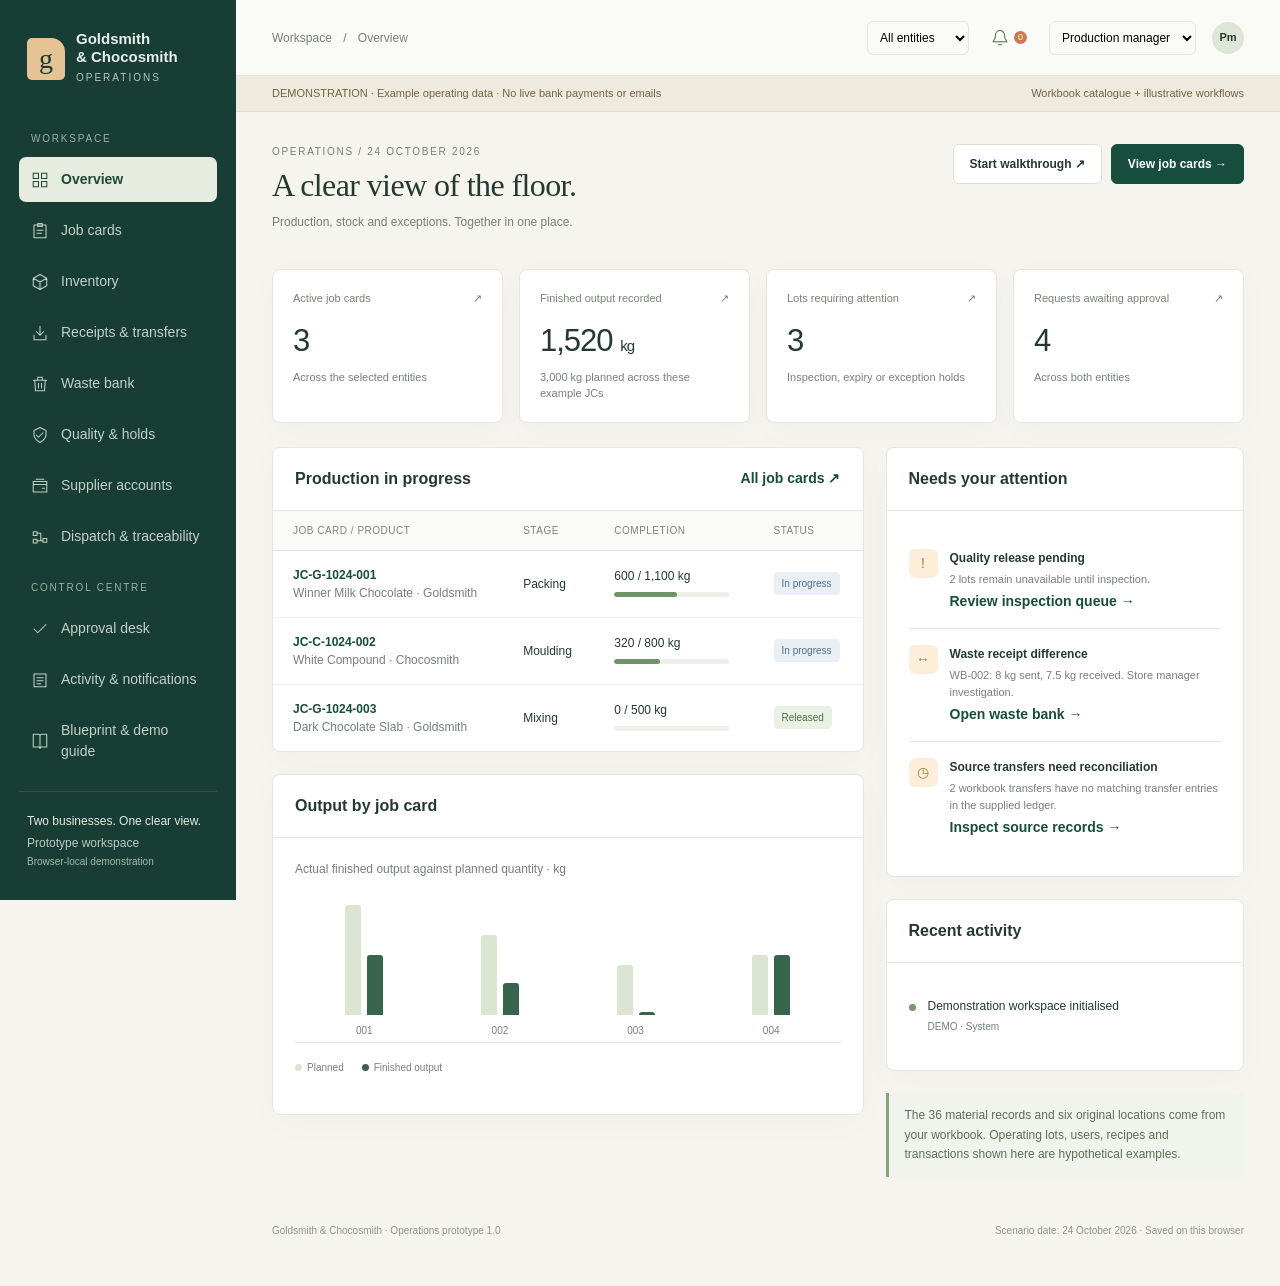
==== Goldsmith_Chocosmith_Prototype.html @ d1af9f98 "Publish Goldsmith and Chocosmith operations prototype Add interactive demonstration, source-derived " ====
<!doctype html>
<html lang="en"><head><meta charset="utf-8"><meta name="viewport" content="width=device-width,initial-scale=1"><meta name="theme-color" content="#163d35"><title>Goldsmith & Chocosmith | Operations</title><style>:root{--bg:#f5f4ef;--paper:#fff;--ink:#253931;--muted:#768078;--line:#e4e7df;--green:#174d3d;--mint:#e7efe6;--amber:#ab6a18;--orange:#db7a42;--red:#ad4943;--shadow:0 8px 35px #20382c06}*{box-sizing:border-box}body{margin:0;background:var(--bg);font:14px/1.5 'Segoe UI',Arial,sans-serif;color:var(--ink)}button,input,select,textarea{font:inherit}button,a,input,select{outline-offset:4px}button{cursor:pointer}a{color:var(--green)}.shell{display:grid;grid-template-columns:236px 1fr;min-height:100vh}.sidebar{background:#173d34;color:#e9efe8;padding:30px 19px;position:fixed;inset:0 auto 0 0;width:236px;display:flex;flex-direction:column;z-index:20}.brand{display:flex;gap:11px;align-items:center;padding:0 8px 26px}.brandmark{background:#e6c394;color:#173d34;width:38px;height:42px;display:grid;place-items:center;font-family:Georgia,serif;font-size:28px;border-radius:5px 14px 5px 5px}.brand strong{font-size:15px;line-height:1.2;display:block}.brand small{font-size:10px;letter-spacing:2px;color:#b9c8b8}.nav-label{font-size:10px;letter-spacing:1.8px;color:#9db1a2;padding:18px 12px 8px}.nav{background:none;color:#c3d1c6;border:0;width:100%;display:flex;gap:12px;text-align:left;align-items:center;padding:12px;border-radius:7px;margin:3px 0}.nav svg{width:18px;height:18px;flex:none}.nav:hover{background:#244b40;color:white}.nav.active{background:#e6ede0;color:#1d4939;font-weight:600}.sidebar-foot{margin-top:auto;border-top:1px solid #ffffff1c;padding:20px 8px 0;color:#bdccbd;font-size:12px}.sidebar-foot b{display:block;color:#e3ecdf;font-weight:500;margin-bottom:4px}.main{grid-column:2;min-width:0}.topbar{height:76px;display:flex;align-items:center;justify-content:space-between;padding:0 36px;border-bottom:1px solid var(--line);background:#fafaf7;gap:15px}.crumb{color:var(--muted);font-size:12px}.top-tools{display:flex;align-items:center;gap:16px}.top-tools select{max-width:250px;background:transparent;border:1px solid var(--line);padding:8px;border-radius:6px;font-size:12px}.avatar{height:32px;width:32px;border-radius:50%;background:#dee6d8;display:grid;place-items:center;font-size:11px;font-weight:700}.notice{padding:9px 36px;background:#eeeadd;color:#736445;font-size:11px;border-bottom:1px solid #e4decf;display:flex;justify-content:space-between;gap:12px}.notice a{color:inherit}.content{padding:32px 36px 48px;max-width:1660px;margin:auto}.eyebrow{text-transform:uppercase;letter-spacing:1.7px;font-size:10px;color:var(--muted);margin-bottom:7px}.page-head{display:flex;justify-content:space-between;align-items:flex-start;gap:20px;margin-bottom:26px}h1{font:normal 32px/1.2 Georgia,'Times New Roman',serif;margin:0 0 9px;letter-spacing:-.6px}h2{font-size:16px;font-weight:600;margin:0}h3{font-size:14px;margin:0 0 12px}p{margin:0 0 12px}.subtle{color:var(--muted);font-size:12px}.actions{display:flex;gap:9px;flex-wrap:wrap}.btn{background:var(--green);border:1px solid var(--green);color:white;border-radius:6px;padding:10px 16px;font-size:12px;font-weight:600;display:inline-flex;gap:7px;align-items:center;text-decoration:none;justify-content:center}.btn:hover{filter:brightness(1.12)}.btn.secondary{background:white;color:var(--ink);border-color:#dbe0d6}.btn.danger{background:#a64f45;border-color:#a64f45}.btn.small{padding:6px 10px;font-size:11px}.btn:disabled{opacity:.38;cursor:not-allowed}.kpis{display:grid;grid-template-columns:repeat(4,1fr);gap:16px;margin-bottom:24px}.kpi{background:white;border:1px solid var(--line);border-radius:8px;padding:20px;box-shadow:var(--shadow)}.kpi-label{font-size:11px;color:#778375;display:flex;justify-content:space-between}.kpi-value{font-size:31px;letter-spacing:-1px;margin:12px 0 4px;font-weight:500}.kpi-note{font-size:11px;color:var(--muted)}.kpi-note.positive{color:#4d7753}.card{background:white;border:1px solid var(--line);border-radius:8px;margin-bottom:22px;box-shadow:var(--shadow);overflow:hidden}.card-head{padding:19px 22px;display:flex;justify-content:space-between;align-items:center;border-bottom:1px solid var(--line);gap:14px}.card-body{padding:22px}.grid-two{display:grid;grid-template-columns:1.65fr 1fr;gap:22px}.grid-equal{display:grid;grid-template-columns:1fr 1fr;gap:22px}.pill{padding:4px 8px;border-radius:4px;font-size:10px;white-space:nowrap;display:inline-block;background:#eff1ec;color:#6b756a}.pill.green{background:#e8f1e4;color:#477143}.pill.amber{background:#fcf1dc;color:#9b6e25}.pill.red{background:#fae9e4;color:#a35345}.pill.blue{background:#e9eff5;color:#4f6f8c}.pill.source{font-size:9px;background:#f4f2e9;color:#948459}.table-wrap{overflow:auto}table{width:100%;border-collapse:collapse;white-space:normal}th{text-align:left;background:#fafbf8;color:#7c8579;font-size:10px;font-weight:500;text-transform:uppercase;letter-spacing:.5px;padding:12px 20px;border-bottom:1px solid var(--line);white-space:nowrap}td{padding:15px 20px;border-bottom:1px solid #eef0ea;font-size:12px;vertical-align:middle}tbody tr:last-child td{border:0}tbody tr:hover{background:#fbfcf8}.number{text-align:right;font-variant-numeric:tabular-nums}.code{font-family:Consolas,monospace;font-size:11px;color:#6b7969}.link{border:0;background:none;color:var(--green);font-weight:600;padding:0;text-align:left;text-decoration:none}.link:hover{text-decoration:underline}.progress{height:5px;background:#edf0e9;border-radius:5px;overflow:hidden;margin:7px 0 3px;width:115px}.progress i{display:block;height:100%;background:#6e9365;border-radius:5px}.progress.orange i{background:#d59a68}.chart{height:165px;display:flex;align-items:flex-end;gap:13px;padding:14px 8px 27px;border-bottom:1px solid var(--line)}.bar-group{flex:1;display:flex;justify-content:center;gap:6px;height:100%;align-items:flex-end;position:relative}.bar{width:16px;background:#37644b;border-radius:3px 3px 0 0}.bar.pale{background:#dce5d4}.bar-group span{position:absolute;bottom:-23px;font-size:10px;color:var(--muted)}.legend{display:flex;gap:18px;font-size:10px;color:var(--muted);margin:17px 0}.dot{height:7px;width:7px;display:inline-block;border-radius:50%;margin-right:5px;background:#37644b}.dot.pale{background:#dce5d4}.alert-row{padding:16px 0;border-bottom:1px solid var(--line);display:flex;gap:12px}.alert-row:last-child{border:0}.alert-icon{width:29px;height:29px;display:grid;place-items:center;flex:none;border-radius:6px;background:#fbefdc;color:#aa793b}.alert-title{font-size:12px;font-weight:600}.alert-desc{font-size:11px;color:var(--muted);margin:4px 0}.tabs{display:flex;gap:20px;margin:0 0 22px;border-bottom:1px solid var(--line);overflow:auto}.tab{border:0;background:none;padding:10px 0;color:var(--muted);font-size:12px;white-space:nowrap}.tab.active{color:var(--green);border-bottom:2px solid var(--green);font-weight:600}.filters{display:flex;align-items:center;justify-content:space-between;gap:12px;margin-bottom:18px}.search{width:300px;max-width:100%;padding:10px 13px;border:1px solid #dce1d6;background:white;border-radius:6px;font-size:12px}.filters select{padding:9px;border:1px solid var(--line);border-radius:6px;background:white}.mini-stat{display:flex;gap:40px;flex-wrap:wrap;padding:20px 22px;background:#fcfcf9;border-bottom:1px solid var(--line)}.mini-stat small{display:block;font-size:10px;color:var(--muted);margin-bottom:4px}.mini-stat b{font-size:18px;font-weight:500}.stage{display:flex;gap:14px;padding:16px 0;border-bottom:1px solid var(--line);align-items:center}.stage:last-child{border:0}.stage-num{width:30px;height:30px;background:#eef2e8;border:1px solid #dce5d4;border-radius:50%;display:grid;place-items:center;flex:none;font-size:11px}.stage-main{flex:1}.stage-main b{font-size:12px}.activity{padding:12px 0;display:flex;gap:12px;border-bottom:1px solid #eff1ea}.activity:last-child{border:0}.activity-dot{height:7px;width:7px;border-radius:50%;background:#77996c;margin-top:7px;flex:none}.activity p{font-size:12px;margin:0}.activity small{font-size:10px;color:var(--muted)}.empty{padding:35px;text-align:center;color:var(--muted);font-size:12px}.info{background:#f1f4ed;border-left:3px solid #8aa079;padding:13px 16px;font-size:12px;line-height:1.6;margin:16px 0;color:#5d6e56}.warning{background:#fcf3e6;border-color:#cda268;color:#89703f}.detail-title{display:flex;gap:10px;align-items:center;flex-wrap:wrap}.back{margin-bottom:17px;display:inline-block}.metric-grid{display:grid;grid-template-columns:repeat(3,1fr);gap:18px}.metric-grid>div{border:1px solid var(--line);border-radius:6px;padding:15px}.metric-grid small{display:block;color:var(--muted);font-size:11px}.metric-grid b{font-size:21px;font-weight:500;display:block;margin-top:5px}.flow{display:flex;gap:10px;align-items:stretch;flex-wrap:wrap;margin:20px 0}.flow-node{flex:1;min-width:150px;padding:17px;border:1px solid var(--line);border-radius:7px}.flow-node b{display:block;font-size:12px}.flow-node small{font-size:11px;color:var(--muted)}.flow-arrow{align-self:center;color:#9aab91}.modal-overlay{position:fixed;inset:0;background:#18332670;z-index:50;display:grid;place-items:center;padding:20px;backdrop-filter:blur(3px)}.modal{background:#fff;border-radius:10px;width:590px;max-width:100%;max-height:90vh;overflow:auto;box-shadow:0 25px 100px #142b3550}.modal header{padding:23px 25px;border-bottom:1px solid var(--line);display:flex;justify-content:space-between;align-items:center}.modal header button{border:0;background:none;font-size:22px;color:var(--muted)}.modal form{padding:24px}.field{margin-bottom:16px}.field label{display:block;font-size:11px;color:#687864;margin-bottom:6px;font-weight:600}.field input,.field select,.field textarea{width:100%;padding:10px 12px;border:1px solid #d8dfd1;border-radius:5px;background:#fff;color:var(--ink)}.field textarea{min-height:75px;resize:vertical}.field-row{display:grid;grid-template-columns:1fr 1fr;gap:16px}.modal footer{display:flex;justify-content:flex-end;gap:10px;margin-top:20px}.error{font-size:12px;color:var(--red);margin:12px 0}#toast{position:fixed;bottom:25px;right:25px;background:#173d34;color:white;padding:13px 20px;border-radius:7px;z-index:100;box-shadow:0 5px 25px #173d3433;max-width:440px;display:none;font-size:12px}.blueprint p,.blueprint li{font-size:13px;line-height:1.8}.blueprint h3{margin-top:22px}.inline-note{font-size:10px;color:var(--muted)}.menu-toggle{display:none;border:0;background:none;color:var(--green);font-size:20px}.mobile-backdrop{display:none}.notification{border-left:3px solid #839f72;padding-left:16px}.count-input{width:100px;padding:7px;border:1px solid var(--line);border-radius:4px}.toolbar-icon{border:0;background:none;color:#56674f;position:relative;display:flex;align-items:center;gap:5px}.toolbar-icon svg{width:18px;height:18px}.count{font-size:9px;background:#cc7950;color:white;border-radius:8px;padding:0 4px}.footer-note{font-size:10px;color:#8e9588;margin-top:30px;display:flex;justify-content:space-between;gap:15px}.badge-row{display:flex;gap:8px;align-items:center;flex-wrap:wrap}input:focus,select:focus,textarea:focus{border-color:#74946b;outline:2px solid #dfe9d8}.mono{font-family:Consolas,monospace}.no-print{}@media(min-width:1600px){.content{padding-top:42px}.grid-two{grid-template-columns:1.8fr 1fr}}@media(max-width:1150px){.sidebar{width:205px;padding:25px 12px}.shell{grid-template-columns:205px 1fr}.content{padding:26px 23px}.topbar{padding:0 23px}.notice{padding:9px 23px}.kpis{gap:10px}.kpi{padding:16px}.grid-two{grid-template-columns:1fr}.grid-equal{grid-template-columns:1fr}.top-tools{gap:8px}.top-tools select{max-width:175px}}@media(max-width:760px){.shell{display:block}.sidebar{transform:translateX(-100%);transition:.2s;width:236px}.sidebar.open{transform:translateX(0)}.main{width:100%}.menu-toggle{display:block}.topbar{height:auto;min-height:70px;padding:12px 16px;flex-wrap:wrap}.crumb{display:none}.notice{padding:8px 16px}.notice span:last-child{display:none}.top-tools{flex:1;justify-content:flex-end}.top-tools select{max-width:170px}.top-tools .avatar{display:none}.content{padding:23px 16px}.kpis{grid-template-columns:1fr 1fr}.kpi-value{font-size:26px}.page-head{flex-wrap:wrap}h1{font-size:28px}.grid-two,.grid-equal{grid-template-columns:1fr}.filters{flex-wrap:wrap}.metric-grid{grid-template-columns:1fr 1fr}td,th{padding:12px}.mobile-backdrop.show{display:block;position:fixed;inset:0;background:#0005;z-index:19}.top-tools .branch{display:none}.footer-note{flex-direction:column}.field-row{grid-template-columns:1fr}.mini-stat{gap:20px}.flow-arrow{display:none}}@media print{.sidebar,.topbar,.notice,.actions,.no-print{display:none!important}.shell{display:block}.content{padding:0}.card{break-inside:avoid}.main{grid-column:auto}body{background:white}}
</style></head><body><div id="app"></div><div id="modal-root"></div><div id="toast" role="status" aria-live="polite"></div><script>const ROLES=['Production operator','Production manager','Stores operator','Store manager','Quality','Accounts operator','Accounts manager','Director'];
const LIMIT=5000000;
const round=n=>Math.round(n*1000)/1000;
function seed(source){return {version:1,role:'Production manager',branch:'All entities',jobs:[
{id:'JC-G-1024-001',product:'Winner Milk Chocolate',item:'FG-WM-01',entity:'Goldsmith',planned:1100,output:600,unit:'kg',stage:'Packing',status:'In progress',due:'2026-10-24',recipe:'RCP-WM-01 · v1.0',issued:1140,consumed:1100,returned:20,waste:15,loss:5,closed:false,entries:[{id:'OUT-001',qty:600,lot:'G-WM-2410-A',stage:'Finished',time:'24 Oct · 10:30',by:'Production operator'}]},
{id:'JC-C-1024-002',product:'White Compound',item:'FG-WC-03',entity:'Chocosmith',planned:800,output:320,unit:'kg',stage:'Moulding',status:'In progress',due:'2026-10-25',recipe:'RCP-WC-02 · v1.0',issued:820,consumed:800,returned:10,waste:8,loss:2,closed:false,entries:[{id:'OUT-002',qty:320,lot:'C-WC-2410-A',stage:'Finished',time:'24 Oct · 09:15',by:'Production operator'}]},
{id:'JC-G-1024-003',product:'Dark Chocolate Slab',item:'FG-DC-02',entity:'Goldsmith',planned:500,output:0,unit:'kg',stage:'Mixing',status:'Released',due:'2026-10-26',recipe:'RCP-DC-03 · v1.0',issued:510,consumed:0,returned:0,waste:0,loss:0,closed:false,entries:[]},
{id:'JC-C-1023-004',product:'White Compound',item:'FG-WC-03',entity:'Chocosmith',planned:600,output:600,unit:'kg',stage:'Complete',status:'Closed',due:'2026-10-23',recipe:'RCP-WC-02 · v1.0',issued:615,consumed:600,returned:5,waste:8,loss:2,closed:true,entries:[{id:'OUT-000',qty:600,lot:'C-WC-2310-A',stage:'Finished',time:'23 Oct · 16:20',by:'Production operator'}]}
],lots:[
{id:'G-WM-2410-A',item:'FG-WM-01',name:'Winner Milk Chocolate',qty:600,unit:'kg',entity:'Goldsmith',location:'G-DFG',job:'JC-G-1024-001',expiry:'2027-04-24',hold:true,quality:'Awaiting inspection',recall:false,inputs:['SUG-2410-A','ALF-2410-A','ZAM-2410-A'],stage:'Finished'},
{id:'C-WC-2410-A',item:'FG-WC-03',name:'White Compound',qty:320,unit:'kg',entity:'Chocosmith',location:'C-DFG',job:'JC-C-1024-002',expiry:'2027-04-24',hold:true,quality:'Awaiting inspection',recall:false,inputs:['SUG-2410-B','FAT-2410-B'],stage:'Finished'},
{id:'C-WC-2310-A',item:'FG-WC-03',name:'White Compound',qty:400,unit:'kg',entity:'Chocosmith',location:'C-DFG',job:'JC-C-1023-004',expiry:'2027-04-23',hold:false,quality:'Released',recall:false,inputs:['SUG-2310-B'],stage:'Finished'},
{id:'G-DC-2210-A',item:'FG-DC-02',name:'Dark Chocolate Slab',qty:260,unit:'kg',entity:'Goldsmith',location:'G-DFG',job:'JC-G-1022-006',expiry:'2026-11-08',hold:false,quality:'Released',recall:false,inputs:['ZAM-2210-A'],stage:'Finished'},
{id:'SUG-2410-A',item:'RM-SUG-01',name:'Sugar M-30',qty:1655.64,unit:'kg',entity:'Goldsmith',location:'G-DRM',job:'',expiry:'2027-10-20',hold:false,quality:'Released',recall:false,inputs:[],stage:'Raw material'},
{id:'ALF-2410-A',item:'RM-ALF-03',name:'Choco Champ Alfa',qty:158.28,unit:'kg',entity:'Goldsmith',location:'G-DRM',job:'',expiry:'2027-03-01',hold:false,quality:'Released',recall:false,inputs:[],stage:'Raw material'},
{id:'ZAM-2410-A',item:'RM-ZAM-06',name:'Zama Alkalized Cocoa 450',qty:98,unit:'kg',entity:'Goldsmith',location:'G-DRM',job:'',expiry:'2026-10-31',hold:false,quality:'Released',recall:false,inputs:[],stage:'Raw material'},
{id:'SMP-2409-A',item:'RM-SMP-08',name:'Skimmed Milk Powder',qty:50,unit:'kg',entity:'Goldsmith',location:'G-DRM',job:'',expiry:'2026-10-20',hold:true,quality:'Expired',recall:false,inputs:[],stage:'Raw material'}
],requests:[{id:'EXTRA-001',type:'Extra material',job:'JC-G-1024-003',item:'RM-SUG-01',qty:5,issued:0,amount:210,reason:'Mixing loss replacement; retain original plan',by:'Production operator',status:'Pending',approver:'Production manager'},
{id:'ADJ-001',type:'Stock adjustment',job:'',item:'RM-ZAM-06',qty:2,amount:620,reason:'Independent recount: 98 kg recorded, 96 kg confirmed. Demonstration only.',by:'Accounts operator',status:'Pending',approver:'Store manager',lot:'ZAM-2410-A'}],
waste:[{id:'WB-001',job:'JC-G-1024-001',material:'Chocolate process residue',declared:15,received:15,remaining:15,unit:'kg',state:'Held for assessment',reason:'Line clean-down',route:'Unassigned',by:'Production operator',receiver:'Stores operator'},
{id:'WB-002',job:'JC-C-1024-002',material:'White compound offcuts',declared:8,received:7.5,remaining:7.5,unit:'kg',state:'Receipt discrepancy',reason:'Mould trimming',route:'Unassigned',by:'Production operator',receiver:'Stores operator'}],
payments:[{id:'PAY-001',supplier:'Meridian Ingredients · example',invoice:'DEMO-INV-101',amount:80000,invoiceTotal:100000,advance:20000,by:'Accounts operator',status:'Pending approval',bank:'Verified beneficiary · ••4821',bankRef:'',evidence:'',approvedBy:'',entity:'Goldsmith'},
{id:'PAY-002',supplier:'Western Packaging · example',invoice:'DEMO-INV-102',amount:5200000,invoiceTotal:5200000,advance:0,by:'Accounts operator',status:'Pending approval',bank:'Verified beneficiary · ••7194',bankRef:'',evidence:'',approvedBy:'',entity:'Chocosmith'}],
receipts:[{id:'GRN-001',supplier:'Meridian Ingredients · example',po:'PO-DEMO-041',material:'Sugar M-30',ordered:500,received:510,excess:10,status:'Excess held',entity:'Goldsmith'}],
dispatches:[{id:'DSP-001',customer:'BakeMasters · demonstration',batch:'G-DC-2210-A',qty:40,date:'23 Oct 2026',incident:'',returned:0,owner:'Sales team'}],
counts:[],notifications:[],audit:[{id:'EVT-000',time:'24 Oct 2026, 08:00',role:'System',action:'Demonstration workspace initialised',ref:'DEMO',detail:'36 source material records; all operating lots and scenarios are hypothetical.'}],sourceSummary:{materials:source.Material_Master.length,locations:source.Location_Master.length,transactions:source.Transaction_Ledger.length,transfers:source.Internal_Transfers.length},seq:100};}
const ensure=(test,msg)=>{if(!test)throw new Error(msg)};
const role=(s,roles)=>ensure(roles.includes(s.role),'Switch to '+roles.join(' or ')+' to perform this action.');
const num=v=>{const n=Number(v);ensure(Number.isFinite(n)&&n>0,'Enter a quantity or amount greater than zero.');return n};
function log(s,action,ref,detail){s.seq++;s.audit.unshift({id:'EVT-'+s.seq,time:new Date().toLocaleString('en-IN'),role:s.role,action,ref,detail});}
function notify(s,title,to,ref){s.notifications.unshift({id:'N-'+s.seq,title,to,ref,time:new Date().toLocaleString('en-IN'),read:false,channels:'In-system + email simulated'});}
function transact(s,action,p={}){
if(action==='output'){role(s,['Production operator']);const j=s.jobs.find(x=>x.id===p.job);ensure(j&&!j.closed,'Select an open job card.');const q=num(p.qty);ensure(['Finished','Semi-finished'].includes(p.stage),'Choose an output stage.');ensure(p.expiry&&p.expiry>'2026-10-24','Enter a future expiry for this example.');const id='B-'+j.entity[0]+'-1024-'+(s.seq+1);j.entries.push({id:'OUT-'+(s.seq+1),qty:q,lot:id,stage:p.stage,time:new Date().toLocaleString('en-IN'),by:s.role});if(p.stage==='Finished')j.output=round(j.output+q);j.status='In progress';j.stage=p.stage==='Finished'?'Packing':'Processing';s.lots.push({id,item:j.item,name:j.product,qty:q,unit:'kg',entity:j.entity,location:j.entity==='Goldsmith'?'G-DFG':'C-DFG',job:j.id,expiry:p.expiry,hold:true,quality:'Awaiting inspection',productionVerified:false,recall:false,inputs:[],stage:p.stage});log(s,'Output recorded; inspection hold applied',j.id,q+' kg '+p.stage+' · '+id);if(j.output>j.planned)notify(s,'Overproduction review required',['Production manager'],j.id);return id;}
if(action==='requestExtra'){role(s,['Production operator']);const j=s.jobs.find(x=>x.id===p.job);ensure(j&&!j.closed,'Choose an open job card.');const q=num(p.qty);ensure(p.reason?.trim(),'Enter a reason.');const id='EXTRA-'+(s.seq+1);s.requests.push({id,type:'Extra material',job:j.id,item:p.item,qty:q,issued:0,amount:q*Number(p.cost||0),reason:p.reason,by:s.role,status:'Pending',approver:'Production manager'});log(s,'Additional material requested',id,q+' kg · '+j.id);return id;}
if(action==='approveRequest'){const r=s.requests.find(x=>x.id===p.id);ensure(r&&r.status==='Pending','This request is no longer pending.');role(s,[r.approver]);ensure(s.role!==r.by,'Self-approval is not permitted.');if(r.type==='Stock adjustment'){const l=s.lots.find(x=>x.id===r.lot);ensure(l&&l.qty>=r.qty,'Insufficient stock for the adjustment.');l.qty=round(l.qty-r.qty);r.status='Posted';log(s,'Approved stock adjustment posted',r.id,'−'+r.qty+' kg · '+l.id);notify(s,'Stock adjustment posted',['Director','Store manager'],r.id);}else{r.status='Approved';log(s,'Additional material approved',r.id,r.qty+' kg authorised; not yet issued');}return;}
if(action==='issueExtra'){role(s,['Stores operator']);const r=s.requests.find(x=>x.id===p.id);ensure(r&&['Approved','Part issued'].includes(r.status),'Request must be approved before issue.');const q=num(p.qty);ensure(q<=round(r.qty-r.issued),'Quantity exceeds the remaining approval.');const lots=s.lots.filter(l=>l.item===r.item&&!l.hold&&!l.countHold&&!l.recall&&l.quality==='Released'&&l.expiry>'2026-10-24'&&l.entity===s.jobs.find(j=>j.id===r.job).entity).sort((a,b)=>a.expiry.localeCompare(b.expiry));ensure(lots.reduce((n,l)=>n+l.qty,0)>=q,'Not enough eligible released stock in this entity.');let rem=q;for(const l of lots){const take=Math.min(l.qty,rem);l.qty=round(l.qty-take);rem=round(rem-take);if(!rem)break;}r.issued=round(r.issued+q);r.status=r.issued===r.qty?'Issued':'Part issued';const j=s.jobs.find(x=>x.id===r.job);j.issued=round(j.issued+q);log(s,'Additional material issued using FEFO',r.id,q+' kg · '+r.job);return;}
if(action==='waste'){role(s,['Production operator']);ensure(s.jobs.some(j=>j.id===p.job&&!j.closed),'Select an open job card.');const q=num(p.qty);ensure(p.reason?.trim(),'Record a waste reason.');const id='WB-'+(s.seq+1);s.waste.push({id,job:p.job,material:p.material||'Collected production residue',declared:q,received:null,remaining:0,unit:'kg',state:'Awaiting receipt',reason:p.reason,route:'Unassigned',by:s.role});log(s,'Collected waste declared',id,q+' kg · custody receipt pending');return id;}
if(action==='receiveWaste'){role(s,['Stores operator']);const w=s.waste.find(x=>x.id===p.id);ensure(w&&w.received===null,'Waste already received.');const q=num(p.qty);w.received=q;w.remaining=q;w.receiver=s.role;w.state=q===w.declared?'Held for assessment':'Receipt discrepancy';log(s,'Waste physically received and held',w.id,q+' kg weighed; '+w.declared+' kg declared');if(q!==w.declared)notify(s,'Waste receipt difference for investigation',['Store manager'],w.id);return;}
if(action==='verifyOutput'){role(s,['Production manager']);const l=s.lots.find(x=>x.id===p.id);ensure(l&&l.productionVerified===false,'Output is not awaiting production verification.');l.productionVerified=true;log(s,'Production output verified',l.id,'Quantity verified; quality hold remains');return;}
if(action==='quality'){role(s,['Quality']);const l=s.lots.find(x=>x.id===p.id);ensure(l&&l.qty>0,'Lot not found or empty.');ensure(p.evidence?.trim(),'Enter the inspection evidence reference.');ensure(['Release','Reject'].includes(p.decision),'Choose a decision.');if(p.decision==='Release'){ensure(l.expiry>'2026-10-24','Expired or missing-expiry stock cannot be released.');ensure(l.productionVerified!==false,'Production manager must verify output first.');ensure(l.quality!=='Receipt exception','Receipt exception must be resolved before release.');ensure(!l.recall,'Resolve the incident hold through its separate process.');ensure(p.checklist==='Passed','Record a passed inspection checklist before release.');l.hold=false;l.quality='Released';}else{l.hold=true;l.quality='Rejected';}log(s,'Quality '+p.decision.toLowerCase(),l.id,p.evidence);return;}
if(action==='paymentApprove'){const pmt=s.payments.find(x=>x.id===p.id);ensure(pmt&&pmt.status==='Pending approval','Payment is not awaiting approval.');role(s,[pmt.amount>LIMIT?'Director':'Accounts manager']);ensure(s.role!==pmt.by,'Self-approval is not permitted.');pmt.status='Approved';pmt.approvedBy=s.role;log(s,'Payment approved',pmt.id,'₹'+pmt.amount+' · '+s.role);return;}
if(action==='paymentExecute'){role(s,['Accounts manager']);const x=s.payments.find(x=>x.id===p.id);ensure(x&&x.status==='Approved','Valid approval is required first.');x.status='Submitted to bank';log(s,'Simulated bank submission',x.id,'No money moved; completion evidence required');return;}
if(action==='paymentProof'){role(s,['Accounts operator']);const x=s.payments.find(x=>x.id===p.id);ensure(x&&x.status==='Submitted to bank','Payment must be submitted first.');ensure(p.ref?.trim()&&p.evidence?.trim(),'Bank reference and evidence reference are required.');ensure(!s.payments.some(y=>y.id!==x.id&&y.bankRef===p.ref),'Bank reference already recorded.');x.bankRef=p.ref;x.evidence=p.evidence;x.status='Proof awaiting verification';log(s,'Bank evidence recorded',x.id,p.ref+' · '+p.evidence);return;}
if(action==='paymentVerify'){role(s,['Accounts manager']);const x=s.payments.find(x=>x.id===p.id);ensure(x&&x.status==='Proof awaiting verification','Bank proof is required first.');x.status='Completed';log(s,'Bank proof verified; payment completed',x.id,x.bankRef);notify(s,'Payment completed',['Director','Accounts manager'],x.id);return;}
if(action==='dispatch'){role(s,['Stores operator']);const l=s.lots.find(x=>x.id===p.lot);ensure(l,'Select an output batch.');const q=num(p.qty);ensure(['Finished'].includes(l.stage),'Only finished output can be dispatched here.');ensure(!l.hold&&!l.countHold&&!l.recall&&l.quality==='Released','Batch is held or not quality released.');ensure(l.expiry>'2026-10-24','Expired stock cannot be dispatched.');ensure(q<=l.qty,'Quantity exceeds available batch stock.');ensure(p.customer?.trim(),'Enter the customer.');l.qty=round(l.qty-q);const id='DSP-'+(s.seq+1);s.dispatches.push({id,customer:p.customer,batch:l.id,qty:q,date:'24 Oct 2026',incident:'',returned:0,owner:'Sales team'});log(s,'Finished goods dispatched',id,q+' kg · '+l.id+' · '+p.customer);return;}
if(action==='hold'){role(s,['Quality']);const l=s.lots.find(x=>x.id===p.id);ensure(l&&!l.recall,'Select a batch without an active incident hold.');ensure(p.reason?.trim(),'Record the quality concern.');l.hold=true;l.recall=true;l.quality='Incident hold';l.incident='INC-'+(s.seq+1);l.incidentReason=p.reason;for(const d of s.dispatches.filter(x=>x.batch===l.id))d.incident=l.incident;log(s,'Immediate post-release quality hold',l.id,p.reason);notify(s,'Quality incident: further use and dispatch blocked',['Director','Production manager','Store manager'],l.incident);return;}
if(action==='count'){role(s,['Stores operator']);const l=s.lots.find(x=>x.id===p.lot);ensure(l,'Choose a stock lot.');ensure(!s.counts.some(c=>c.lot===l.id&&c.status!=='Resolved'),'An open count already exists for this lot.');const q=Number(p.qty);ensure(Number.isFinite(q)&&q>=0,'Enter a non-negative count.');const id='CNT-'+(s.seq+1);s.counts.push({id,lot:l.id,expected:l.qty,actual:q,variance:round(q-l.qty),status:q===l.qty?'Resolved':'Recount required',by:s.role});if(q!==l.qty)l.countHold=true;log(s,'Blind count submitted',id,'Expected revealed after submission; '+(q-l.qty)+' kg difference');return;}
if(action==='receipt'){role(s,['Stores operator']);const q=num(p.qty);const ordered=num(p.ordered);ensure(p.supplier?.trim()&&p.po?.trim(),'Supplier and approved PO reference are required in this path.');const id='GRN-'+(s.seq+1);const item=p.item;ensure(item,'Select a material.');const lot='RCV-'+(s.seq+1);const master=p.master;ensure(master,'Material record required.');s.receipts.push({id,supplier:p.supplier,po:p.po,material:master.Material_Name,ordered,received:q,excess:Math.max(0,q-ordered),status:q>ordered?'Excess held':'Inspection hold',entity:p.entity});s.lots.push({id:lot,item,name:master.Material_Name,qty:q,unit:'kg',entity:p.entity,location:p.entity==='Goldsmith'?'G-DRM':'C-DRM',job:'',expiry:p.expiry||'',hold:true,quality:q>ordered?'Receipt exception':'Awaiting inspection',recall:false,inputs:[],stage:'Raw material'});log(s,'Supplier goods received into hold',id,q+' kg · '+p.po+' · '+lot);return;}
throw new Error('Unsupported action.');}





const source={"Material_Master": [{"Material_ID": "RM-SUG-01", "Material_Name": "Sugar M-30", "Legacy_Name": "SUGAR BAG - 50 KG", "Category": "Raw Material", "State_Type": "Dry", "Base_Unit": "KG", "Pack_Type": "BAG", "Pack_Size_KG": 50.0, "Unit_Cost_INR": 42.0, "Reorder_Level_KG": 1000.0, "Status": "Active"}, {"Material_ID": "RM-CHM-02", "Material_Name": "Champ (Cobust) Compound", "Legacy_Name": "CHAMP ( COBUST )- 15 KG", "Category": "Raw Material", "State_Type": "Dry", "Base_Unit": "KG", "Pack_Type": "BOX", "Pack_Size_KG": 15.0, "Unit_Cost_INR": 185.0, "Reorder_Level_KG": 100.0, "Status": "Active"}, {"Material_ID": "RM-ALF-03", "Material_Name": "Choco Champ Alfa", "Legacy_Name": "CHOCO CHAMP ( alfa )-20 KG", "Category": "Raw Material", "State_Type": "Dry", "Base_Unit": "KG", "Pack_Type": "BOX", "Pack_Size_KG": 20.0, "Unit_Cost_INR": 195.0, "Reorder_Level_KG": 200.0, "Status": "Active"}, {"Material_ID": "RM-WAF-04", "Material_Name": "Waffcoate Plus Slab", "Legacy_Name": "WAFFCOATE PLUS - 15 KG", "Category": "Raw Material", "State_Type": "Dry", "Base_Unit": "KG", "Pack_Type": "BOX", "Pack_Size_KG": 15.0, "Unit_Cost_INR": 210.0, "Reorder_Level_KG": 150.0, "Status": "Active"}, {"Material_ID": "RM-JIN-05", "Material_Name": "Jindal Cocoa 301", "Legacy_Name": "JINDAL COCOA - 301 ( 25 KG )", "Category": "Raw Material", "State_Type": "Dry", "Base_Unit": "KG", "Pack_Type": "BAG", "Pack_Size_KG": 25.0, "Unit_Cost_INR": 280.0, "Reorder_Level_KG": 100.0, "Status": "Active"}, {"Material_ID": "RM-ZAM-06", "Material_Name": "Zama Alkalized Cocoa 450", "Legacy_Name": "ZAMA ALK -450 ( 25 KG )", "Category": "Raw Material", "State_Type": "Dry", "Base_Unit": "KG", "Pack_Type": "BAG", "Pack_Size_KG": 25.0, "Unit_Cost_INR": 310.0, "Reorder_Level_KG": 150.0, "Status": "Active"}, {"Material_ID": "RM-JIN-07", "Material_Name": "Jindal Cocoa 401", "Legacy_Name": "JINDAL ( 401 )( 25 KG )", "Category": "Raw Material", "State_Type": "Dry", "Base_Unit": "KG", "Pack_Type": "BAG", "Pack_Size_KG": 25.0, "Unit_Cost_INR": 290.0, "Reorder_Level_KG": 50.0, "Status": "Active"}, {"Material_ID": "RM-SMP-08", "Material_Name": "Skimmed Milk Powder (SMP)", "Legacy_Name": "SMP BAG( 25 KG )", "Category": "Raw Material", "State_Type": "Dry", "Base_Unit": "KG", "Pack_Type": "BAG", "Pack_Size_KG": 25.0, "Unit_Cost_INR": 340.0, "Reorder_Level_KG": 200.0, "Status": "Active"}, {"Material_ID": "RM-MD-09", "Material_Name": "Maltodextrin (MD)", "Legacy_Name": "MD BAG( 25 KG )", "Category": "Raw Material", "State_Type": "Dry", "Base_Unit": "KG", "Pack_Type": "BAG", "Pack_Size_KG": 25.0, "Unit_Cost_INR": 65.0, "Reorder_Level_KG": 200.0, "Status": "Active"}, {"Material_ID": "RM-WHY-10", "Material_Name": "Whey Powder (Prabhat)", "Legacy_Name": "WHEY POWDER ( PRABHAT )( 25 KG )", "Category": "Raw Material", "State_Type": "Dry", "Base_Unit": "KG", "Pack_Type": "BAG", "Pack_Size_KG": 25.0, "Unit_Cost_INR": 120.0, "Reorder_Level_KG": 150.0, "Status": "Active"}, {"Material_ID": "RM-ANK-11", "Material_Name": "Aneka Cocoa 135", "Legacy_Name": "ANEKA COCOA -135( 25 KG )", "Category": "Raw Material", "State_Type": "Dry", "Base_Unit": "KG", "Pack_Type": "BAG", "Pack_Size_KG": 25.0, "Unit_Cost_INR": 275.0, "Reorder_Level_KG": 100.0, "Status": "Active"}, {"Material_ID": "RM-JUB-12", "Material_Name": "Jubilee Fat", "Legacy_Name": "JUBILEE ( 15 KG )", "Category": "Raw Material", "State_Type": "Liquid/Fat", "Base_Unit": "KG", "Pack_Type": "TIN", "Pack_Size_KG": 15.0, "Unit_Cost_INR": 145.0, "Reorder_Level_KG": 100.0, "Status": "Active"}, {"Material_ID": "RM-JIN-13", "Material_Name": "Jindal Cocoa 101", "Legacy_Name": "JINDAL ( 101 )( 25 KG )", "Category": "Raw Material", "State_Type": "Dry", "Base_Unit": "KG", "Pack_Type": "BAG", "Pack_Size_KG": 25.0, "Unit_Cost_INR": 270.0, "Reorder_Level_KG": 50.0, "Status": "Active"}, {"Material_ID": "RM-LEC-14", "Material_Name": "Soya Lecithin Emulsifier", "Legacy_Name": "LECITHIN", "Category": "Raw Material", "State_Type": "Liquid", "Base_Unit": "KG", "Pack_Type": "DRUM", "Pack_Size_KG": 50.0, "Unit_Cost_INR": 160.0, "Reorder_Level_KG": 50.0, "Status": "Active"}, {"Material_ID": "RM-PGP-15", "Material_Name": "PGPR Emulsifier", "Legacy_Name": "PGPR", "Category": "Raw Material", "State_Type": "Liquid", "Base_Unit": "KG", "Pack_Type": "CAN", "Pack_Size_KG": 25.0, "Unit_Cost_INR": 450.0, "Reorder_Level_KG": 30.0, "Status": "Active"}, {"Material_ID": "RM-EV-16", "Material_Name": "Ethyl Vanillin Flavor", "Legacy_Name": "E.V.", "Category": "Raw Material", "State_Type": "Dry", "Base_Unit": "KG", "Pack_Type": "BOX", "Pack_Size_KG": 25.0, "Unit_Cost_INR": 1200.0, "Reorder_Level_KG": 20.0, "Status": "Active"}, {"Material_ID": "RM-SLT-17", "Material_Name": "Refined Salt", "Legacy_Name": "SALT", "Category": "Raw Material", "State_Type": "Dry", "Base_Unit": "KG", "Pack_Type": "BAG", "Pack_Size_KG": 25.0, "Unit_Cost_INR": 12.0, "Reorder_Level_KG": 100.0, "Status": "Active"}, {"Material_ID": "RM-PKO-18", "Material_Name": "Palm Kernel Oil (PKO)", "Legacy_Name": "PKO OIL", "Category": "Raw Material", "State_Type": "Liquid", "Base_Unit": "KG", "Pack_Type": "DRUM", "Pack_Size_KG": 200.0, "Unit_Cost_INR": 135.0, "Reorder_Level_KG": 100.0, "Status": "Active"}, {"Material_ID": "RM-STS-19", "Material_Name": "Sorbitan Tristearate (STS)", "Legacy_Name": "STS", "Category": "Raw Material", "State_Type": "Dry", "Base_Unit": "KG", "Pack_Type": "BAG", "Pack_Size_KG": 25.0, "Unit_Cost_INR": 240.0, "Reorder_Level_KG": 50.0, "Status": "Active"}, {"Material_ID": "RM-CRG-20", "Material_Name": "Cargill Cocoa Regular", "Legacy_Name": "CARGIL COCOA ( 25 KG )", "Category": "Raw Material", "State_Type": "Dry", "Base_Unit": "KG", "Pack_Type": "BAG", "Pack_Size_KG": 25.0, "Unit_Cost_INR": 320.0, "Reorder_Level_KG": 50.0, "Status": "Active"}, {"Material_ID": "RM-AAK-21", "Material_Name": "AAK Food Light Oil", "Legacy_Name": "AAK FOOD LIGHT ( 15 KG )", "Category": "Raw Material", "State_Type": "Liquid", "Base_Unit": "KG", "Pack_Type": "TIN", "Pack_Size_KG": 15.0, "Unit_Cost_INR": 160.0, "Reorder_Level_KG": 50.0, "Status": "Active"}, {"Material_ID": "RM-TIN-22", "Material_Name": "DFR-IVF Specialty Fat", "Legacy_Name": "TIN - DFR-IVF ( CAN -15 KG )", "Category": "Raw Material", "State_Type": "Liquid/Fat", "Base_Unit": "KG", "Pack_Type": "CAN", "Pack_Size_KG": 15.0, "Unit_Cost_INR": 175.0, "Reorder_Level_KG": 50.0, "Status": "Active"}, {"Material_ID": "RM-JIN-23", "Material_Name": "Jindal Cocoa 800 R", "Legacy_Name": "JINDAL COCOA - 800 R( 25 KG )", "Category": "Raw Material", "State_Type": "Dry", "Base_Unit": "KG", "Pack_Type": "BAG", "Pack_Size_KG": 25.0, "Unit_Cost_INR": 310.0, "Reorder_Level_KG": 50.0, "Status": "Active"}, {"Material_ID": "RM-JIN-24", "Material_Name": "Jindal Cocoa 900 R", "Legacy_Name": "JINDAL COCOA - 900 R( 25 KG )", "Category": "Raw Material", "State_Type": "Dry", "Base_Unit": "KG", "Pack_Type": "BAG", "Pack_Size_KG": 25.0, "Unit_Cost_INR": 330.0, "Reorder_Level_KG": 50.0, "Status": "Active"}, {"Material_ID": "RM-KAM-25", "Material_Name": "H1 D AAK Kamani Fat", "Legacy_Name": "H1 D ( AAK KAMANI FAT )( 20 KG )", "Category": "Raw Material", "State_Type": "Dry/Fat", "Base_Unit": "KG", "Pack_Type": "BOX", "Pack_Size_KG": 20.0, "Unit_Cost_INR": 190.0, "Reorder_Level_KG": 300.0, "Status": "Active"}, {"Material_ID": "RM-FLV-26", "Material_Name": "Liquid Flavor FL-13", "Legacy_Name": "FL - 13", "Category": "Raw Material", "State_Type": "Liquid", "Base_Unit": "KG", "Pack_Type": "CAN", "Pack_Size_KG": 5.0, "Unit_Cost_INR": 850.0, "Reorder_Level_KG": 10.0, "Status": "Active"}, {"Material_ID": "RM-KOA-27", "Material_Name": "Kamani Koatina Specialty Fat", "Legacy_Name": "KAMANI KOATINA ( 20 KG )", "Category": "Raw Material", "State_Type": "Dry/Fat", "Base_Unit": "KG", "Pack_Type": "BOX", "Pack_Size_KG": 20.0, "Unit_Cost_INR": 205.0, "Reorder_Level_KG": 400.0, "Status": "Active"}, {"Material_ID": "RM-FRY-28", "Material_Name": "Alfa Frylite Oil", "Legacy_Name": "ALFA FRYLITE ( 15 KG )", "Category": "Raw Material", "State_Type": "Liquid", "Base_Unit": "KG", "Pack_Type": "BOX", "Pack_Size_KG": 15.0, "Unit_Cost_INR": 150.0, "Reorder_Level_KG": 30.0, "Status": "Active"}, {"Material_ID": "RM-OIL-29", "Material_Name": "Alfa Frying Oil", "Legacy_Name": "ALFA FRYING OIL ( 15 KG )", "Category": "Raw Material", "State_Type": "Liquid", "Base_Unit": "KG", "Pack_Type": "TIN", "Pack_Size_KG": 15.0, "Unit_Cost_INR": 140.0, "Reorder_Level_KG": 50.0, "Status": "Active"}, {"Material_ID": "RM-EQ-30", "Material_Name": "Cocoa EQ 1000", "Legacy_Name": "COCOA - EQ 1000( 25 KG )", "Category": "Raw Material", "State_Type": "Dry", "Base_Unit": "KG", "Pack_Type": "BAG", "Pack_Size_KG": 25.0, "Unit_Cost_INR": 300.0, "Reorder_Level_KG": 100.0, "Status": "Active"}, {"Material_ID": "RM-CRG-31", "Material_Name": "Cargill Cocoa NF", "Legacy_Name": "CARGIL COCOA ( NF )( 25 KG )", "Category": "Raw Material", "State_Type": "Dry", "Base_Unit": "KG", "Pack_Type": "BAG", "Pack_Size_KG": 25.0, "Unit_Cost_INR": 335.0, "Reorder_Level_KG": 50.0, "Status": "Active"}, {"Material_ID": "RM-FAV-32", "Material_Name": "Favorich Cocoa AP390 Dark", "Legacy_Name": "FAVORICH COCOA AP390 ( ONLY DARK )", "Category": "Raw Material", "State_Type": "Dry", "Base_Unit": "KG", "Pack_Type": "BAG", "Pack_Size_KG": 25.0, "Unit_Cost_INR": 345.0, "Reorder_Level_KG": 100.0, "Status": "Active"}, {"Material_ID": "RM-FAV-33", "Material_Name": "Favorich Cocoa AP100", "Legacy_Name": "FAVORICH COCOA AP100", "Category": "Raw Material", "State_Type": "Dry", "Base_Unit": "KG", "Pack_Type": "BAG", "Pack_Size_KG": 25.0, "Unit_Cost_INR": 325.0, "Reorder_Level_KG": 100.0, "Status": "Active"}, {"Material_ID": "FG-WM-01", "Material_Name": "Winner Milk Chocolate 1100kg", "Legacy_Name": "WINNER MILK - 1100 KG", "Category": "Finished Goods", "State_Type": "Dry", "Base_Unit": "KG", "Pack_Type": "BOX", "Pack_Size_KG": 10.0, "Unit_Cost_INR": 240.0, "Reorder_Level_KG": 500.0, "Status": "Active"}, {"Material_ID": "FG-DC-02", "Material_Name": "Goldsmith Dark Chocolate Slab", "Legacy_Name": "GOLD DARK SLAB 500G", "Category": "Finished Goods", "State_Type": "Dry", "Base_Unit": "KG", "Pack_Type": "BOX", "Pack_Size_KG": 10.0, "Unit_Cost_INR": 260.0, "Reorder_Level_KG": 300.0, "Status": "Active"}, {"Material_ID": "FG-WC-03", "Material_Name": "Chocosmith White Compound", "Legacy_Name": "CHOCO WHITE SLAB", "Category": "Finished Goods", "State_Type": "Dry", "Base_Unit": "KG", "Pack_Type": "BOX", "Pack_Size_KG": 10.0, "Unit_Cost_INR": 250.0, "Reorder_Level_KG": 300.0, "Status": "Active"}], "Location_Master": [{"Location_ID": "G-DRM", "Branch_Entity": "Goldsmith Food Products", "Store_Name": "Goldsmith Dry RM Store", "Store_Type": "Raw Material", "State_Type": "Dry Room", "Active": "Yes"}, {"Location_ID": "G-LRM", "Branch_Entity": "Goldsmith Food Products", "Store_Name": "Goldsmith Liquid & Fat Store", "Store_Type": "Raw Material", "State_Type": "Liquid / Ambient", "Active": "Yes"}, {"Location_ID": "G-DFG", "Branch_Entity": "Goldsmith Food Products", "Store_Name": "Goldsmith Finished Goods Store", "Store_Type": "Finished Goods", "State_Type": "Air Conditioned", "Active": "Yes"}, {"Location_ID": "C-DRM", "Branch_Entity": "Chocosmith Food Products", "Store_Name": "Chocosmith Dry RM Store", "Store_Type": "Raw Material", "State_Type": "Dry Room", "Active": "Yes"}, {"Location_ID": "C-LRM", "Branch_Entity": "Chocosmith Food Products", "Store_Name": "Chocosmith Liquid RM Store", "Store_Type": "Raw Material", "State_Type": "Liquid / Ambient", "Active": "Yes"}, {"Location_ID": "C-DFG", "Branch_Entity": "Chocosmith Food Products", "Store_Name": "Chocosmith Finished Goods Store", "Store_Type": "Finished Goods", "State_Type": "Air Conditioned", "Active": "Yes"}], "Transaction_Ledger": [{"Tx_ID": "TX-001", "Date": "2026-09-24 00:00:00", "Tx_Type": "OPENING_STOCK", "Location_ID": "G-DRM", "Material_ID": "RM-SUG-01", "Qty_Base": 2172.64, "Multiplier": 1.0, "Net_Qty": 2172.64, "Transfer_ID": null, "Ref_Doc_No": "OP-2026-09-24", "Batch_Recipe": null, "Logged_By": "System", "Remarks": "Initial Opening Stock"}, {"Tx_ID": "TX-002", "Date": "2026-09-24 00:00:00", "Tx_Type": "OUT_PRODUCTION", "Location_ID": "G-DRM", "Material_ID": "RM-SUG-01", "Qty_Base": 517.0, "Multiplier": -1.0, "Net_Qty": -517.0, "Transfer_ID": null, "Ref_Doc_No": "BATCH-WM-01", "Batch_Recipe": "WINNER MILK - 1100 KG", "Logged_By": "Ramesh", "Remarks": "Batch Mixing"}, {"Tx_ID": "TX-003", "Date": "2026-09-24 00:00:00", "Tx_Type": "OPENING_STOCK", "Location_ID": "G-DRM", "Material_ID": "RM-ALF-03", "Qty_Base": 381.14, "Multiplier": 1.0, "Net_Qty": 381.14, "Transfer_ID": null, "Ref_Doc_No": "OP-2026-09-24", "Batch_Recipe": null, "Logged_By": "System", "Remarks": "Initial Opening Stock"}, {"Tx_ID": "TX-004", "Date": "2026-09-24 00:00:00", "Tx_Type": "OUT_PRODUCTION", "Location_ID": "G-DRM", "Material_ID": "RM-ALF-03", "Qty_Base": 222.86, "Multiplier": -1.0, "Net_Qty": -222.86, "Transfer_ID": null, "Ref_Doc_No": "BATCH-WM-01", "Batch_Recipe": "WINNER MILK - 1100 KG", "Logged_By": "Ramesh", "Remarks": "Batch Mixing"}, {"Tx_ID": "TX-005", "Date": "2026-09-24 00:00:00", "Tx_Type": "OPENING_STOCK", "Location_ID": "G-DRM", "Material_ID": "RM-WAF-04", "Qty_Base": 315.0, "Multiplier": 1.0, "Net_Qty": 315.0, "Transfer_ID": null, "Ref_Doc_No": "OP-2026-09-24", "Batch_Recipe": null, "Logged_By": "System", "Remarks": "Initial Opening Stock"}, {"Tx_ID": "TX-006", "Date": "2026-09-24 00:00:00", "Tx_Type": "OPENING_STOCK", "Location_ID": "G-DRM", "Material_ID": "RM-ZAM-06", "Qty_Base": 114.5, "Multiplier": 1.0, "Net_Qty": 114.5, "Transfer_ID": null, "Ref_Doc_No": "OP-2026-09-24", "Batch_Recipe": null, "Logged_By": "System", "Remarks": "Initial Opening Stock"}, {"Tx_ID": "TX-007", "Date": "2026-09-24 00:00:00", "Tx_Type": "OUT_PRODUCTION", "Location_ID": "G-DRM", "Material_ID": "RM-ZAM-06", "Qty_Base": 16.5, "Multiplier": -1.0, "Net_Qty": -16.5, "Transfer_ID": null, "Ref_Doc_No": "BATCH-WM-01", "Batch_Recipe": "WINNER MILK - 1100 KG", "Logged_By": "Ramesh", "Remarks": "Batch Mixing"}, {"Tx_ID": "TX-008", "Date": "2026-09-24 00:00:00", "Tx_Type": "OPENING_STOCK", "Location_ID": "G-DRM", "Material_ID": "RM-SMP-08", "Qty_Base": 253.48, "Multiplier": 1.0, "Net_Qty": 253.48, "Transfer_ID": null, "Ref_Doc_No": "OP-2026-09-24", "Batch_Recipe": null, "Logged_By": "System", "Remarks": "Initial Opening Stock"}, {"Tx_ID": "TX-009", "Date": "2026-09-24 00:00:00", "Tx_Type": "OUT_PRODUCTION", "Location_ID": "G-DRM", "Material_ID": "RM-SMP-08", "Qty_Base": 18.26, "Multiplier": -1.0, "Net_Qty": -18.26, "Transfer_ID": null, "Ref_Doc_No": "BATCH-WM-01", "Batch_Recipe": "WINNER MILK - 1100 KG", "Logged_By": "Ramesh", "Remarks": "Batch Mixing"}, {"Tx_ID": "TX-582727", "Date": "2026-09-24 00:00:00", "Tx_Type": "OUT_PRODUCTION", "Location_ID": "G-DRM", "Material_ID": "RM-SLT-17", "Qty_Base": 30.0, "Multiplier": -1.0, "Net_Qty": -30.0, "Transfer_ID": null, "Ref_Doc_No": null, "Batch_Recipe": "CADBURY", "Logged_By": "Pats", "Remarks": "Test 2"}], "Internal_Transfers": [{"Transfer_ID": "TR-2026-001", "Date": "2026-09-24 00:00:00", "Material_ID": "RM-ZAM-06", "Material_Name": "Zama Alkalized Cocoa 450", "From_Location": "C-DRM", "To_Location": "G-DRM", "Quantity_KG": 50.0, "Requested_By": "Ramesh", "Status": "Completed", "Dispatched_Date": "2026-09-24 00:00:00", "Received_Date": "2026-09-24 00:00:00", "Remarks": "Emergency stock for chocolate batch"}, {"Transfer_ID": "TR-2026-002", "Date": "2026-09-23 00:00:00", "Material_ID": "RM-SUG-01", "Material_Name": "Sugar M-30", "From_Location": "G-DRM", "To_Location": "C-DRM", "Quantity_KG": 300.0, "Requested_By": "Suresh", "Status": "Completed", "Dispatched_Date": "2026-09-23 00:00:00", "Received_Date": "2026-09-23 00:00:00", "Remarks": "Routine weekly balancing"}], "Sales_Orders": [{"SO_Number": "SO-2026-101", "Date": "2026-09-24 00:00:00", "Customer_Name": "BakeMasters India Pvt Ltd", "Item_ID": "FG-WM-01", "Target_Branch": "Goldsmith Food Products", "Ordered_Qty": 500.0, "Due_Date": "2026-09-28 00:00:00", "Status": "Reserved", "Reserved_Qty": 500.0, "Shortage_Flag": "Available", "Remarks": "High priority festive order"}]};
const KEY='gc-operations-prototype-v1';
let state;try{state=JSON.parse(localStorage.getItem(KEY));if(state?.version!==1)state=null;}catch{}state=state||seed(source);
let page='overview',jobId='',inventoryTab='stock',query='',filter='All',menu=false;
const $=s=>document.querySelector(s);
const esc=v=>String(v??'').replace(/[&<>"']/g,c=>({'&':'&amp;','<':'&lt;','>':'&gt;','"':'&quot;',"'":'&#39;'}[c]));
const n=v=>Number(v||0).toLocaleString('en-IN',{maximumFractionDigits:3});
const money=v=>'₹'+Number(v||0).toLocaleString('en-IN',{maximumFractionDigits:0});
const icon=(name)=>{const d={overview:'M3 3h7v7H3z M14 3h7v7h-7z M3 14h7v7H3z M14 14h7v7h-7z',jobs:'M8 4h12v17H4V4h4 M9 2h6v4H9z M8 11h8 M8 15h6',stock:'m3 7 9-5 9 5v10l-9 5-9-5z M3 7l9 5 9-5 M12 12v10',receiving:'M12 3v12 m-5-5 5 5 5-5 M4 15v6h16v-6',waste:'M5 7h14l-1 14H6z M3 7h18 M9 7V3h6v4 M10 11v6 M14 11v6',quality:'m12 2 8 4v6c0 5-8 10-8 10S4 17 4 12V6z m-5 10 3 3 6-6',finance:'M3 6h18v14H3z M3 10h18 M15 15h3 M7 3h10',trace:'M3 5h5v5H3z M16 14h5v5h-5z M3 15h5v5H3z M8 7h5v10h3 M8 17h5',approvals:'m4 12 5 5L20 6',audit:'M4 4h16v17H4z M8 9h8 M8 13h8 M8 17h5',blueprint:'M3 3h7c2 0 2 2 2 2s0-2 2-2h7v17h-7c-2 0-2 2-2 2s0-2-2-2H3z M12 5v17',bell:'M18 8a6 6 0 0 0-12 0c0 7-3 7-3 9h18c0-2-3-2-3-9 M10 21h4'};return `<svg viewBox="0 0 24 24" fill="none" stroke="currentColor" stroke-width="1.4" stroke-linecap="round" stroke-linejoin="round" aria-hidden="true"><path d="${d[name]||d.stock}"/></svg>`};
const pill=(t,c)=>`<span class="pill ${c||(/Released|Completed|Closed|Posted|Approved|Resolved/.test(t)?'green':/Rejected|Expired|discrepancy|Incident/.test(t)?'red':/hold|Hold|Pending|Awaiting|Recount/.test(t)?'amber':'blue')}">${esc(t)}</span>`;
const btn=(label,action,id='',secondary=false)=>`<button class="btn ${secondary?'secondary ':''}small" data-action="${action}" data-id="${esc(id)}">${label}</button>`;
const heading=(eyebrow,title,desc,actions='')=>`<div class="page-head"><div><div class="eyebrow">${eyebrow}</div><h1>${title}</h1><p class="subtle">${desc}</p></div><div class="actions">${actions}</div></div>`;
const card=(title,body,right='')=>`<section class="card"><div class="card-head"><h2>${title}</h2>${right}</div>${body}</section>`;
const table=(heads,rows)=>`<div class="table-wrap"><table><thead><tr>${heads.map(h=>`<th>${h}</th>`).join('')}</tr></thead><tbody>${rows.join('')||`<tr><td colspan="${heads.length}" class="empty">No records in this view.</td></tr>`}</tbody></table></div>`;
const kpi=(label,value,note)=>`<div class="kpi"><div class="kpi-label">${label}<span>↗</span></div><div class="kpi-value">${value}</div><div class="kpi-note">${note}</div></div>`;
const byEntity=xs=>state.branch==='All entities'?xs:xs.filter(x=>x.entity===state.branch);
const material=id=>source.Material_Master.find(x=>x.Material_ID===id);
const stockStatus=l=>l.countHold?'Count discrepancy hold':l.recall?'Incident hold':l.expiry&&l.expiry<='2026-10-24'?'Expired':!l.expiry?'Missing expiry':l.hold?l.quality:'Released';
function save(){try{localStorage.setItem(KEY,JSON.stringify(state));}catch{toast('Browser storage unavailable; export your review before closing.');}}
function toast(message){$('#toast').textContent=message;$('#toast').style.display='block';clearTimeout(window.toastTimer);window.toastTimer=setTimeout(()=>$('#toast').style.display='none',4500);}
function navigate(p,id=''){page=p;jobId=id;query='';filter='All';menu=false;render();window.scrollTo(0,0);}
function run(action,p={}){try{const next=structuredClone(state);transact(next,action,p);state=next;save();closeModal();render();toast('Saved in this demonstration workspace.');return true;}catch(e){const err=$('#form-error');if(err)err.textContent=e.message;else toast(e.message);return false;}}
function shell(body){const items=[['overview','Overview'],['jobs','Job cards'],['stock','Inventory'],['receiving','Receipts & transfers'],['waste','Waste bank'],['quality','Quality & holds'],['finance','Supplier accounts'],['trace','Dispatch & traceability'],['approvals','Approval desk'],['audit','Activity & notifications'],['blueprint','Blueprint & demo guide']];return `<div class="shell"><div class="mobile-backdrop ${menu?'show':''}" data-action="menu"></div><aside class="sidebar ${menu?'open':''}"><div class="brand"><div class="brandmark">g</div><div><strong>Goldsmith<br>& Chocosmith</strong><small>OPERATIONS</small></div></div><div class="nav-label">WORKSPACE</div>${items.slice(0,8).map(([p,t])=>`<button class="nav ${page===p?'active':''}" data-page="${p}">${icon(p)}${t}</button>`).join('')}<div class="nav-label">CONTROL CENTRE</div>${items.slice(8).map(([p,t])=>`<button class="nav ${page===p?'active':''}" data-page="${p}">${icon(p)}${t}</button>`).join('')}<div class="sidebar-foot"><b>Two businesses. One clear view.</b>Prototype workspace<br><span class="inline-note" style="color:#a8bba8">Browser-local demonstration</span></div></aside><main class="main"><header class="topbar"><button class="menu-toggle" data-action="menu" aria-label="Toggle navigation">☰</button><div class="crumb">Workspace <span style="padding:0 8px">/</span> ${items.find(x=>x[0]===page)?.[1]||'Overview'}</div><div class="top-tools"><select id="branch" class="branch" aria-label="Entity filter">${['All entities','Goldsmith','Chocosmith'].map(r=>`<option ${state.branch===r?'selected':''}>${r}</option>`).join('')}</select><button class="toolbar-icon" data-page="audit" aria-label="Open notifications">${icon('bell')}<span class="count">${state.notifications.length}</span></button><select id="role" aria-label="Demonstration role">${ROLES.map(r=>`<option ${state.role===r?'selected':''}>${r}</option>`).join('')}</select><div class="avatar">${state.role.split(' ').map(x=>x[0]).join('')}</div></div></header><div class="notice"><span>DEMONSTRATION · Example operating data · No live bank payments or emails</span><span>Workbook catalogue + illustrative workflows</span></div><div class="content">${body}<div class="footer-note"><span>Goldsmith & Chocosmith · Operations prototype 1.0</span><span>Scenario date: 24 October 2026 · Saved on this browser</span></div></div></main></div>`;}
function overview(){const jobs=byEntity(state.jobs),lots=byEntity(state.lots),open=jobs.filter(x=>!x.closed);const out=jobs.reduce((a,j)=>a+j.output,0),plan=jobs.reduce((a,j)=>a+j.planned,0);return heading('OPERATIONS / 24 OCTOBER 2026','A clear view of the floor.','Production, stock and exceptions. Together in one place.',`<button class="btn secondary" data-action="walkthrough">Start walkthrough ↗</button><button class="btn" data-page="jobs">View job cards →</button>`)+`<div class="kpis">${kpi('Active job cards',open.length,'Across the selected entities')}${kpi('Finished output recorded',n(out)+' <span style="font-size:15px">kg</span>',n(plan)+' kg planned across these example JCs')}${kpi('Lots requiring attention',lots.filter(l=>stockStatus(l)!=='Released').length,'Inspection, expiry or exception holds')}${kpi('Requests awaiting approval',state.requests.filter(r=>r.status==='Pending').length+state.payments.filter(p=>p.status==='Pending approval').length,'Across both entities')}</div><div class="grid-two"><div>${card('Production in progress',table(['Job card / product','Stage','Completion','Status'],open.map(j=>`<tr><td><button class="link" data-job="${j.id}">${j.id}</button><br><span class="subtle">${j.product} · ${j.entity}</span></td><td>${j.stage}</td><td>${n(j.output)} / ${n(j.planned)} kg<div class="progress"><i style="width:${Math.min(100,j.output/j.planned*100)}%"></i></div></td><td>${pill(j.status)}</td></tr>`)),`<button class="link" data-page="jobs">All job cards ↗</button>`)}${card('Output by job card',`<div class="card-body"><div class="subtle">Actual finished output against planned quantity · kg</div><div class="chart">${jobs.map(j=>`<div class="bar-group" title="${j.id}: ${j.output} of ${j.planned} kg"><div class="bar pale" style="height:${Math.max(4,j.planned/1200*120)}px"></div><div class="bar" style="height:${Math.max(3,j.output/1200*120)}px"></div><span>${j.id.slice(-3)}</span></div>`).join('')}</div><div class="legend"><span><i class="dot pale"></i>Planned</span><span><i class="dot"></i>Finished output</span></div></div>`)}</div><div>${card('Needs your attention',`<div class="card-body"><div class="alert-row"><div class="alert-icon">!</div><div><div class="alert-title">Quality release pending</div><p class="alert-desc">${lots.filter(l=>l.quality==='Awaiting inspection').length} lots remain unavailable until inspection.</p><button class="link" data-page="quality">Review inspection queue →</button></div></div><div class="alert-row"><div class="alert-icon">↔</div><div><div class="alert-title">Waste receipt difference</div><p class="alert-desc">WB-002: 8 kg sent, 7.5 kg received. Store manager investigation.</p><button class="link" data-page="waste">Open waste bank →</button></div></div><div class="alert-row"><div class="alert-icon">◷</div><div><div class="alert-title">Source transfers need reconciliation</div><p class="alert-desc">2 workbook transfers have no matching transfer entries in the supplied ledger.</p><button class="link" data-action="sourceTransfers">Inspect source records →</button></div></div></div>`)}${card('Recent activity',`<div class="card-body">${state.audit.slice(0,4).map(a=>`<div class="activity"><div class="activity-dot"></div><div><p>${esc(a.action)}</p><small>${esc(a.ref)} · ${esc(a.role)}</small></div></div>`).join('')}</div>`)}<div class="info">The 36 material records and six original locations come from your workbook. Operating lots, users, recipes and transactions shown here are hypothetical examples.</div></div></div>`;}
function jobsPage(){if(jobId)return jobDetail(state.jobs.find(j=>j.id===jobId));const jobs=byEntity(state.jobs).filter(j=>(filter==='All'||j.status===filter)&&(!query||(j.id+' '+j.product).toLowerCase().includes(query.toLowerCase())));return heading('PRODUCTION','Every job. Every stage.','Partial output, material movement and exceptions stay with the respective job card.',`<button class="btn" data-action="output">+ Record output</button>`)+`<div class="filters"><input class="search" id="query" placeholder="Search job card or product" value="${esc(query)}" aria-label="Search job cards"><select id="filter" aria-label="Filter job status">${['All','In progress','Released','Closed'].map(x=>`<option ${x===filter?'selected':''}>${x}</option>`).join('')}</select></div>`+card('Job card register',table(['Job card','Product / entity','Planned','Actual finished','Remaining','Stage','Status'],jobs.map(j=>`<tr><td><button class="link" data-job="${j.id}">${j.id}</button><div class="inline-note">Due ${j.due}</div></td><td>${j.product}<div class="subtle">${j.entity}</div></td><td>${n(j.planned)} kg</td><td>${n(j.output)} kg</td><td>${n(Math.max(0,j.planned-j.output))} kg${j.output>j.planned?'<div class="pill amber">Overproduction</div>':''}</td><td>${j.stage}</td><td>${pill(j.status)}</td></tr>`)));}
function jobDetail(j){if(!j)return '<p>Job card not found.</p>';const extra=state.requests.filter(r=>r.job===j.id);const accounted=j.consumed+j.returned+j.waste+j.loss;return `<button class="link back" data-page="jobs">← All job cards</button>`+heading('JOB CARD / '+j.entity.toUpperCase(),j.id,j.product+' · '+j.recipe,`${pill(j.status)}<button class="btn secondary" data-action="extra" data-id="${j.id}">Request extra material</button><button class="btn" data-action="output" data-id="${j.id}">+ Record output</button>`)+`<div class="kpis">${kpi('Planned finished output',n(j.planned)+' kg','Original approved target')}${kpi('Actual finished output',n(j.output)+' kg',n(Math.max(0,j.planned-j.output))+' kg remaining')}${kpi('Total material issued',n(j.issued)+' kg','Issues are not the same as consumption')}${kpi('Input quantity explained',n(accounted)+' kg',n(round(j.issued-accounted))+' kg still in production / unresolved')}</div><div class="grid-two"><div>${card('Stage-wise production',`<div class="card-body">${['Weighing & issue','Mixing / processing','Moulding','Packing','Quality release'].map((s,i)=>`<div class="stage"><div class="stage-num">${i+1}</div><div class="stage-main"><b>${s}</b><div class="subtle">${i===0?n(j.issued)+' kg issued':i===3?n(j.output)+' kg finished output recorded':i===4?'Quality decision remains separate from JC closure':'Actual stage transactions retained on this JC'}</div></div>${pill(i<2&&j.output?'Recorded':i===3&&j.output?'Partial':'Stage review',i<2&&j.output?'green':'')}</div>`).join('')}</div>`)}${card('Output entries',table(['Reference','Stage / batch','Quantity','Stock state'],j.entries.map(e=>{const l=state.lots.find(x=>x.id===e.lot);return `<tr><td>${e.id}<div class="inline-note">${e.time}</div></td><td>${e.stage}<br><span class="code">${e.lot}</span></td><td>${n(e.qty)} kg</td><td>${l?pill(stockStatus(l)):pill('Historical')}</td></tr>`})),`<button class="link" data-page="quality">Quality queue ↗</button>`)}${card('Additional material requests',table(['Request / material','Requested','Issued','Status','Action'],extra.map(r=>`<tr><td>${r.id}<div class="inline-note">${r.item}</div></td><td>${n(r.qty)} kg</td><td>${n(r.issued)} kg</td><td>${pill(r.status)}</td><td>${['Approved','Part issued'].includes(r.status)?btn('Issue','issueExtra',r.id):r.status==='Pending'?'<span class="subtle">Production manager approval</span>':'—'}</td></tr>`)))}</div><div>${card('Material accountability',`<div class="card-body">${[['Actual consumption',j.consumed],['Unused returns',j.returned],['Collected waste',j.waste],['Unrecoverable loss',j.loss],['Still in production / unresolved',round(j.issued-accounted)]].map(([l,v])=>`<div class="stage"><div class="stage-main">${l}</div><b>${n(v)} kg</b></div>`).join('')}<div class="info">Physical input accounting is separate from finished output. Do not add consumed material to output as another stock balance.</div></div>`)}${card('Recipe & version',`<div class="card-body"><b>${esc(j.recipe)}</b><p class="subtle" style="margin-top:8px">Illustrative production specification. Not an approved manufacturing recipe.</p><button class="link" data-action="recipe" data-id="${j.id}">View example recipe →</button></div>`)}${card('Closure checklist',`<div class="card-body"><p class="subtle">Production manager reviews output, consumption, returns, waste and authorised exceptions. Quantity completion alone cannot close a JC.</p><div class="info warning">Closure and reopening are specified in the blueprint; this prototype focuses on partial outputs and approvals.</div></div>`)}</div></div>`;}
function stockPage(){const tabs=`<div class="tabs">${[['stock','Demo stock & lots'],['catalogue','Workbook material master'],['counts','Blind count demonstration']].map(([id,t])=>`<button class="tab ${inventoryTab===id?'active':''}" data-tab="${id}">${t}</button>`).join('')}</div>`;let body='';if(inventoryTab==='catalogue'){const mats=source.Material_Master.filter(m=>(m.Material_ID+' '+m.Material_Name).toLowerCase().includes(query.toLowerCase()));body=`<div class="filters"><input id="query" class="search" aria-label="Search materials" placeholder="Search code or material" value="${esc(query)}"><span class="pill source">Workbook source · ${mats.length} records</span></div>`+card('Material master',table(['Material / code','Category','Stock unit','Pack','Cost / kg','Reorder level'],mats.map(m=>`<tr><td>${esc(m.Material_Name)}<div class="code">${m.Material_ID}</div></td><td>${m.Category}</td><td>${m.Base_Unit}</td><td>${m.Pack_Type} · ${n(m.Pack_Size_KG)} kg</td><td>${money(m.Unit_Cost_INR)}</td><td>${n(m.Reorder_Level_KG)} kg</td></tr>`)))+`<div class="info">Source master values are retained for review. Prices, reorder levels and pack conversions are not certified live settings.</div>`;}else if(inventoryTab==='counts'){body=`<div class="info">Switch to Stores operator to submit a blind count. The expected balance is hidden in the count form and revealed after submission. Recount and adjustment controls are described in the blueprint.</div>`+card('Submitted counts',table(['Reference','Batch','Physical count','System at count','Variance','Status'],state.counts.map(c=>`<tr><td>${c.id}</td><td>${c.lot}</td><td>${n(c.actual)} kg</td><td>${n(c.expected)} kg</td><td>${n(c.variance)} kg</td><td>${pill(c.status)}</td></tr>`)),`<button class="btn small" data-action="count">+ Blind count</button>`);}else{const lots=byEntity(state.lots).filter(l=>(l.id+' '+l.name).toLowerCase().includes(query.toLowerCase()));body=`<div class="filters"><input id="query" class="search" aria-label="Search stock" placeholder="Search batch or material" value="${esc(query)}"><span class="subtle">Demonstration quantities · not reconciled opening stock</span></div>`+card('Stock by batch and location',table(['Material / batch','Entity / location','Physical qty','Expiry','Status'],lots.map(l=>`<tr><td>${esc(l.name)}<div class="code">${l.id}</div></td><td>${l.entity}<div class="inline-note">${l.location}</div></td><td>${n(l.qty)} kg</td><td>${l.expiry||'Missing'}</td><td>${pill(stockStatus(l))}</td></tr>`)));}return heading('INVENTORY','Stock with a clear identity.','Material codes, lot custody and restrictions remain visible.')+tabs+body;}
function receivingPage(){return heading('INBOUND','Receive what actually arrived.','Capture custody separately from acceptance, over-delivery and release.',`<button class="btn" data-action="receipt">+ Receive goods</button>`)+card('Example supplier receipts',table(['GRN / PO','Supplier / material','Ordered','Received','Excess','Status'],state.receipts.map(r=>`<tr><td>${r.id}<div class="code">${r.po}</div></td><td>${esc(r.supplier)}<div class="subtle">${esc(r.material)}</div></td><td>${n(r.ordered)} kg</td><td>${n(r.received)} kg</td><td>${n(r.excess)} kg</td><td>${pill(r.status)}</td></tr>`)))+card('Original locations',table(['Code','Entity','Store','Storage condition'],source.Location_Master.map(l=>`<tr><td class="code">${l.Location_ID}</td><td>${l.Branch_Entity}</td><td>${l.Store_Name}</td><td>${l.State_Type}</td></tr>`)),pill('Workbook source','source'))+card('Original internal transfers',table(['Transfer','Material','Route','Quantity','Source status'],source.Internal_Transfers.map(t=>`<tr><td>${t.Transfer_ID}</td><td>${t.Material_Name}</td><td>${t.From_Location} → ${t.To_Location}</td><td>${n(t.Quantity_KG)} kg</td><td>${pill('Unreconciled','amber')}<div class="inline-note">Workbook says ${t.Status}</div></td></tr>`)))+`<div class="info warning">The supplied ledger has no transfer events matching these records. The prototype preserves this gap; it does not invent balancing postings.</div>`;}
function wastePage(){const w=state.waste;return heading('WASTE BANK','Collect. Weigh. Account for it.','Operators handle routine receipts. Managers investigate exceptions.',`<button class="btn" data-action="waste">+ Declare collected waste</button>`)+`<div class="kpis">${kpi('Collected waste on hand',n(w.reduce((a,x)=>a+x.remaining,0))+' kg','Physically received, held for assessment')}${kpi('Awaiting stores receipt',w.filter(x=>x.received===null).length,'Declared waste is not yet bank stock')}${kpi('Receipt differences',w.filter(x=>x.state==='Receipt discrepancy').length,'Store manager investigation')}${kpi('Route capabilities','4','Rework · recycle sale · return · disposal')}</div>`+card('Waste bank register',table(['Receipt / JC','Material / reason','Declared','Received','On hand','State','Action'],w.map(x=>`<tr><td>${x.id}<div class="code">${x.job}</div></td><td>${esc(x.material)}<div class="subtle">${esc(x.reason)}</div></td><td>${n(x.declared)} kg</td><td>${x.received===null?'Pending':n(x.received)+' kg'}</td><td>${n(x.remaining)} kg</td><td>${pill(x.state)}</td><td>${x.received===null?btn('Weigh & receive','receiveWaste',x.id):btn('Route provisions','routes',x.id,true)}</td></tr>`)))+card('Routes stay controlled',`<div class="card-body"><div class="flow">${[['Rework / reuse','Suitability + linked rework JC'],['Recycler sale','Approved buyer + actual dispatch'],['Supplier return','Agreement + dispatch reference'],['Disposal','Evidence + accounts verification']].map(([a,b])=>`<div class="flow-node"><b>${a}</b><small>${b}</small><p style="margin:10px 0 0">${pill('Eligibility not configured','amber')}</p></div>`).join('')}</div><p class="subtle">All four routes are included in the blueprint. None grants permission to reuse or dispose of a material. Unrecoverable spillage is a loss record, not fictitious waste stock.</p></div>`);}
function qualityPage(){const lots=byEntity(state.lots).filter(l=>l.qty>0);return heading('QUALITY','Release is a quality decision.','Inspection, expiry and incident holds stay separate from production progress.')+card('Inspection & hold register',table(['Batch / material','Quantity','Current status','Origin','Action'],lots.map(l=>`<tr><td><span class="code">${l.id}</span><br>${esc(l.name)}</td><td>${n(l.qty)} kg</td><td>${pill(stockStatus(l))}${l.productionVerified===false?'<div class="inline-note">Production verification pending</div>':''}</td><td>${l.job||'Supplier receipt / opening example'}</td><td><div class="actions">${l.productionVerified===false?btn('Verify output','verifyOutput',l.id):''}${!l.recall?btn('Inspect','quality',l.id,true):btn('Incident details','incidentInfo',l.id,true)}${!l.recall&&l.quality==='Released'?btn('Place hold','hold',l.id,true):''}</div></td></tr>`)))+`<div class="info">Only the Quality role can release or reject output. A missing or expired date blocks release. Incident holds cannot be cleared through the normal inspection form.</div>`;}
function financePage(){return heading('SUPPLIER ACCOUNTS','From invoice to confirmed payment.','Illustrative invoices and suppliers · Actual workbook costs stay in the material master.')+`<div class="kpis">${kpi('Example invoices',state.payments.length,'One consolidated invoice view each')}${kpi('Pending approval',state.payments.filter(p=>p.status==='Pending approval').length,'Independent manager / Director review')}${kpi('Confirmed payments',money(state.payments.filter(p=>p.status==='Completed').reduce((a,p)=>a+p.amount,0)),'Only after proof verification')}${kpi('Manager approval limit','₹50 lakh','Per transaction; Director above limit')}</div>`+card('Supplier payment register',table(['Payment / invoice','Supplier','Request amount','Approval route','Status','Next action'],state.payments.map(p=>`<tr><td><button class="link" data-action="invoice" data-id="${p.id}">${p.id}</button><div class="code">${p.invoice}</div></td><td>${esc(p.supplier)}<div class="inline-note">${p.bank}</div></td><td>${money(p.amount)}</td><td>${p.amount>LIMIT?'Director':'Accounts manager'}</td><td>${pill(p.status)}</td><td>${p.status==='Pending approval'?btn('Review approval','paymentApprove',p.id):p.status==='Approved'?btn('Submit to bank','paymentExecute',p.id):p.status==='Submitted to bank'?btn('Record proof','paymentProof',p.id):p.status==='Proof awaiting verification'?btn('Verify & complete','paymentVerify',p.id):pill('Bank confirmed','green')}</td></tr>`)))+`<div class="grid-equal">${card('Advance & invoice reconciliation',`<div class="card-body"><h3>DEMO-INV-101</h3><div class="metric-grid"><div><small>Invoice total</small><b>₹1,00,000</b></div><div><small>Verified advance</small><b>₹20,000</b></div><div><small>Remaining payable</small><b>${money(state.payments[0].status==='Completed'?0:80000)}</b></div></div><p class="subtle" style="margin-top:14px">Pending payment: ${money(state.payments[0].status==='Completed'?0:80000)}. Pending amounts are shown separately, not treated as confirmed payments.</p>${btn('View invoice history','invoice','PAY-001',true)}</div>`)}${card('Payment controls',`<div class="card-body"><div class="activity"><div class="activity-dot"></div><p>Operator prepares; authorised independent role approves.</p></div><div class="activity"><div class="activity-dot"></div><p>Accounts manager executes. Operator enters bank proof.</p></div><div class="activity"><div class="activity-dot"></div><p>Accounts manager verifies completion. Director and accounts manager are notified.</p></div><div class="info warning">Bank submission and email delivery are simulated. No external connection or money movement.</div></div>`)}</div>`;}
function tracePage(){return heading('DISPATCH & TRACEABILITY','Know where every batch went.','Trace inputs to output, then output to customers.',`<button class="btn" data-action="dispatch">+ Record dispatch</button>`)+card('Batch genealogy',`<div class="card-body"><div class="subtle">Demonstration chain · Source inputs → job card → output → dispatch</div><div class="flow"><div class="flow-node"><b>ZAM-2210-A</b><small>Cocoa input lot</small></div><span class="flow-arrow">→</span><div class="flow-node"><b>JC-G-1022-006</b><small>Historical example production</small></div><span class="flow-arrow">→</span><div class="flow-node"><b>G-DC-2210-A</b><small>Dark Chocolate Slab</small></div><span class="flow-arrow">→</span><div class="flow-node"><b>BakeMasters</b><small>40 kg dispatched · DSP-001</small></div></div><p class="inline-note">Genealogy links are illustrative, not inferred from the historical workbook. Historical JC-006 is not part of the active job-card register.</p></div>`)+card('Customer dispatch register',table(['Dispatch','Customer','Output batch','Quantity','Incident'],state.dispatches.map(d=>`<tr><td>${d.id}<div class="inline-note">${d.date}</div></td><td>${esc(d.customer)}</td><td>${d.batch}</td><td>${n(d.qty)} kg</td><td>${d.incident?pill(d.incident,'red'):pill('No active incident','green')}</td></tr>`)))+card('Recall monitoring',table(['Incident / batch','Affected customer','Dispatched','Returned','Unresolved','Owner'],state.dispatches.filter(d=>d.incident).map(d=>`<tr><td>${d.incident}<div class="code">${d.batch}</div></td><td>${esc(d.customer)}</td><td>${n(d.qty)} kg</td><td>${n(d.returned)} kg</td><td>${n(d.qty-d.returned)} kg</td><td>${d.owner}</td></tr>`)),`<button class="link" data-page="quality">Place a quality hold ↗</button>`)+`<div class="info">Quality may contain immediately. Director authorises customer communication or recall; sales contacts customers. This prototype does not send customer messages.</div>`;}
function approvalsPage(){return heading('CONTROL CENTRE','The right decision, by the right role.','Role switching is a demonstration tool, not secure authentication.')+card('Inventory & production requests',table(['Request','Detail','Prepared by','Approver','Status','Action'],state.requests.map(r=>`<tr><td>${r.id}</td><td>${r.type}<div class="subtle">${esc(r.reason)}</div><div class="code">${r.job||r.item} · ${money(r.amount)}</div></td><td>${r.by}</td><td>${r.approver}</td><td>${pill(r.status)}</td><td>${r.status==='Pending'?btn('Approve','approveRequest',r.id):['Approved','Part issued'].includes(r.status)?btn('Issue approved extra','issueExtra',r.id,true):'—'}</td></tr>`)))+card('Current approval matrix',table(['Domain','Manager authority','Director authority'],[['Inventory adjustments','Store manager ≤ ₹50 lakh','Above ₹50 lakh'],['Supplier payments','Accounts manager ≤ ₹50 lakh','Above ₹50 lakh'],['Customer credits','Accounts manager ≤ ₹50 lakh','Above ₹50 lakh'],['Production JC / recipe','Production manager · operational approval','Exceptions as separately defined'],['Quality hold / release','Quality · no monetary bypass','Cannot substitute for quality release']].map(r=>`<tr>${r.map(x=>`<td>${x}</td>`).join('')}</tr>`)))+`<div class="info">No self-approval or artificial splitting. Requests remain pending if an independent authorised approver is unavailable. Waste routes, non-monetary configuration and some purchasing exceptions still need a validated approval mapping.</div>`;}
function auditPage(){return heading('ACTIVITY','A record of what changed.','Every prototype action retains its role, reference and effect.',`<button class="btn secondary" data-action="export">Export review data</button>`)+`<div class="grid-two"><div>${card('Audit trail',table(['Time / actor','Event','Reference / detail'],state.audit.map(a=>`<tr><td>${esc(a.time)}<div class="inline-note">${esc(a.role)}</div></td><td>${esc(a.action)}</td><td><span class="code">${esc(a.ref)}</span><div class="subtle">${esc(a.detail)}</div></td></tr>`)))}</div><div>${card('Notification centre',`<div class="card-body">${state.notifications.length?state.notifications.map(x=>`<div class="activity notification"><div><p><b>${esc(x.title)}</b></p><small>${esc(x.ref)} · ${esc(x.time)}</small><p class="subtle" style="margin-top:6px">To: ${esc(x.to.join(', '))}</p>${pill(x.channels,'blue')}</div></div>`).join(''):'<div class="empty">Workflow actions will create simulated notifications here.</div>'}</div>`)}</div></div>`;}
function blueprintPage(){return heading('BUILD BLUEPRINT','A real workflow. A clear next build.','The prototype makes the decisions tangible. The blueprint defines the production system.',`<a class="btn secondary" href="#" data-action="downloadBlueprint">Download blueprint ↓</a><button class="btn" data-action="walkthrough">Guided walkthrough</button>`)+`<div class="grid-two"><div>${card('What works in this prototype',`<div class="card-body blueprint"><p>Search the imported material catalogue, follow partial job-card output, request and issue extra material, independently receive waste, inspect and hold batches, approve and complete example payments, dispatch eligible batches and trace affected customers.</p><h3>Source data</h3><p>36 materials, six locations, ten ledger transactions, two transfers and one sales order from your workbook. Source stock is not certified or silently merged into the operating demonstration.</p><h3>Illustrative operating scenario</h3><p>Four job cards, controlled operating lots, two payment requests, example receipts and a waste bank. All names, recipes, test evidence and operating transactions beyond the workbook are hypothetical.</p><h3>Before real production</h3><p>Implement secure sign-in, server-enforced roles and separation, a transactional database, durable audit and evidence storage, notification delivery, concurrent posting controls, financial mappings and tested migration.</p><h3>Not a manufacturing instruction</h3><p>Example recipes and inspection forms illustrate record structure. They must be replaced by validated recipes, test methods, acceptance criteria and appropriate technical review.</p></div>`)}${card('Build stages',table(['Stage','Scope','Completion evidence'],[['01 · Foundation','Identity, entities, material master, units, lots, ledger','Role and balanced posting checks'],['02 · Factory flow','PO/GRN/GIN/MRN, JC, waste, quality, traceability','End-to-end and exception scenarios'],['03 · Finance & control','Matching, advances, credits, bank evidence, recall','Balances, reversals and authority checks'],['04 · Pilot','Verified data, training, reconciliation, backups','Process-owner sign-off and recovery test']].map(r=>`<tr>${r.map(c=>`<td>${c}</td>`).join('')}</tr>`)))}</div><div>${card('Demonstration roles',`<div class="card-body">${ROLES.map(r=>`<div class="stage"><div class="stage-main"><b>${r}</b></div><button class="link" data-role="${r}">Try role →</button></div>`).join('')}</div>`)}${card('Workspace tools',`<div class="card-body"><p class="subtle">Changes remain in this browser. Export review data to retain your walkthrough results.</p><div class="actions"><button class="btn secondary" data-action="export">Export JSON</button><button class="btn secondary" data-action="reset">Reset examples</button></div></div>`)}</div></div>`;}
function render(){const pages={overview,jobs:jobsPage,stock:stockPage,receiving:receivingPage,waste:wastePage,quality:qualityPage,finance:financePage,trace:tracePage,approvals:approvalsPage,audit:auditPage,blueprint:blueprintPage};$('#app').innerHTML=shell((pages[page]||overview)());}
function closeModal(){$('#modal-root').innerHTML='';document.body.style.overflow='';}
const input=(name,label,type='text',value='',extra='')=>`<div class="field"><label for="f-${name}">${label}</label><input id="f-${name}" name="${name}" type="${type}" value="${esc(value)}" ${extra}></div>`;
const select=(name,label,items,value='')=>`<div class="field"><label for="f-${name}">${label}</label><select name="${name}" id="f-${name}">${items.map(x=>{const [v,t]=Array.isArray(x)?x:[x,x];return `<option value="${esc(v)}" ${v===value?'selected':''}>${esc(t)}</option>`}).join('')}</select></div>`;
const reason=(label='Reason')=>`<div class="field"><label for="f-reason">${label}</label><textarea id="f-reason" name="reason" required></textarea></div>`;
const openJobs=()=>state.jobs.filter(j=>!j.closed).map(j=>[j.id,j.id+' · '+j.product]);
function formModal(title,body,submit,onSubmit){$('#modal-root').innerHTML=`<div class="modal-overlay"><section class="modal" role="dialog" aria-modal="true" aria-label="${esc(title)}"><header><h2>${title}</h2><button data-action="close" aria-label="Close dialog">×</button></header><form id="dialog-form">${body}<div id="form-error" class="error" role="alert"></div><footer><button type="button" class="btn secondary" data-action="close">Cancel</button>${submit?`<button class="btn" type="submit">${submit}</button>`:''}</footer></form></section></div>`;document.body.style.overflow='hidden';$('#dialog-form').onsubmit=e=>{e.preventDefault();onSubmit(Object.fromEntries(new FormData(e.target)));};const el=$('#dialog-form input, #dialog-form select, #dialog-form textarea');if(el)el.focus();}
function infoModal(title,body){formModal(title,body,'',()=>{});}
function action(a,id){if(a==='downloadBlueprint'){const b=new Blob(["# Goldsmith and Chocosmith system build blueprint\n\nVersion 1.0 | 24 October 2026 | Prototype and implementation specification\n\n## Purpose and current delivery\n\nBuild one operations system for Goldsmith and Chocosmith covering inventory, production job cards, waste custody, quality, supplier finance, dispatch and traceability. This release is a working browser-local prototype with realistic hypothetical transactions and a source-derived material catalogue. It is suitable for walkthroughs and workflow review, not live stock control or banking.\n\nThe user-confirmed project design decisions and subsequent revisions govern this blueprint. They are not evidence of formal client policy sign-off. Later revisions supersede historical selections: notably the current manager limit is 50 lakh per transaction, not the earlier 10 lakh or blanket Director-only rule. The complete v0.9 baseline remains unavailable; original decision ID completeness cannot be certified.\n\n## Data provenance and migration readiness\n\nThe supplied Goldsmith & Chocosmith Inventory Master.xlsx has 36 material records, six locations across two entities, ten stock ledger events, two internal transfers, one sales order and five settings. Currency INR is present in the source workbook; adopt INR for this prototype. Do not infer that prices, quantities or customers are validated live operational facts merely because they appear in the workbook.\n\nSource material IDs, names, categories, units, pack sizes, costs and reorder levels are preserved for inspection. Location IDs and names are retained. The workbook settings email is deliberately excluded from the hosted data; it is not authority to send messages. Dates in source transactions are 24 September 2026. Two transfers marked Completed have no transfer events in the supplied ten-event ledger, which contains only opening stock and production issues. Do not infer missing entries or treat source balances as certified opening stock.\n\nThe prototype uses a separate hypothetical operating scenario dated 24 October 2026. All lot expiries, job cards, quality evidence, recipe quantities, suppliers, bank references, payments and users beyond the source catalogue are demonstration data. Source prices are displayed as source values, not approved accounting costs. Before migration, reconcile opening quantities by entity, location, material, lot and status; verify dates, units, ownership and transfer pairs; identify source corrections explicitly; obtain process-owner sign-off.\n\n## Main operating example\n\nJC-G-1024-001 plans 1,100 kg of Winner Milk Chocolate. Its sample input accounting is 1,140 kg issued: 1,100 kg consumed, 20 kg unused returns, 15 kg collected waste and 5 kg unrecoverable loss. The first finished-output entry is 600 kg, with further partial output permitted. Input consumption is not another stock balance to add to the output. This is illustrative mass accounting, not a manufacturing formulation or validated yield model.\n\nA recipe example uses catalogue material names and a 1,100 kg input basis. It must never be used as a food production instruction. Real recipes, process losses, shelf life, sample plans, test methods and acceptance criteria require technical validation. Two more active job cards and a closed historical job card show stage and entity differences. Actual inputs, stock movements and stage transformations must be linked explicitly in the production system rather than inferred from recipe proportions.\n\n## Roles and approval matrix\n\n| Role | Intended responsibilities |\n|---|---|\n| Production operator | Prepare recipes and JCs where authorised; record output, waste and extra-material requests |\n| Production manager | Approve recipes after specialist review where needed; release and revise JCs; verify output; approve substitutions and extra material; investigate excessive waste; close and reopen JCs |\n| Stores operator | Record actual custody, issues, receipts, waste-bank weighing, dispatch and returns |\n| Store manager | Inventory oversight, investigation, count pause, approved operational hold clearance and manager-tier inventory approvals subject to independence |\n| Quality | Output inspection and release, rework suitability, immediate post-release hold, evidence-based quality hold removal and recall assessment |\n| Accounts operator | Invoice and bank-detail entry, payment proof, advance allocation, refunds and reversal requests |\n| Accounts manager | Verification, payment execution, manager-tier financial approvals subject to independence and monthly balance review |\n| Director | Above-limit decisions, limit changes, recall response authorisation and incident closure |\n| Sales or customer service | Credit requests, authorised customer communication and recall follow-up |\n\nInventory: store manager up to and including INR 5,000,000 per transaction; supplier payments and customer credits: accounts manager up to and including INR 5,000,000. Above these amounts requires Director approval. No artificial splitting or manager self-approval. Requests stay pending if the required independent approver is unavailable. Changes to limits require Director approval; preserve the version and effective date. Aggregate the full transaction, not each line. Define gross versus net inventory adjustment values, taxes, charges, related-request scope and foreign currency rules before live routing.\n\nProduction operational and quality decisions are not overridden by monetary limits. Purchasing exceptions, waste-route authorities and non-monetary configuration changes still need an explicit approval mapping; do not give managers assumed rights in unmapped domains. An investigator preparing a request must not self-approve it. Secure named identities and alternate roles are required in production; the prototype role selector is only a simulator.\n\n## Receiving issues and material returns\n\nNormal supplier receipt links an approved PO and records actual quantity. Without a PO, record controlled custody and hold pending the authorised exception decision; original Director selections are subject to the later tiered model and its unresolved domain mapping. Separate over-delivered quantity and hold it. Leave undelivered PO balance outstanding until receipt or authorised short closure; closure does not create stock. Invoice payment eligibility follows accepted receipt, not merely physical custody.\n\nMaterial issue uses eligible lots, FEFO where expiry applies and FIFO otherwise. Hold and expiry checks apply at transaction time, across every channel. An approved extra-material request does not issue stock. Stores posts actual GIN quantity, including partial issues, against the respective JC; preserve original requirement and show extra requests, approvals, issues and variance.\n\nUnused production material uses a separate MRN linked to original GIN line and lot. Store manager checks and approves under the selected return workflow. States distinguish expected return, physical receipt into quarantine, inspection, acceptance pending release, rejection pending disposition and completed action. Split quantities where outcomes differ. Never treat a submitted or missing return as received stock. Partial returns leave balances outstanding; unknown lots and unsupported quantities remain identifiable on hold. Preserve original lot and expiry; no shelf-life reset.\n\n## Ledger invariants and holds\n\nThe production ledger is append-only. Each event records entity, location, material, lot, status, quantity, unit, custody source and destination, source document and line, actor, timestamp, reason and reversal link. Transfers and status changes balance quantities; true losses and gains use separately authorised events. Decide whether issued material remains WIP inventory or is expensed with accounts before financial postings are implemented.\n\nPosting must be atomic and idempotent. Use unique business-event keys, database constraints and locked balance checks. Never allow negative available quantities or double stock creation from retries. Preserve original entered units and conversion versions. Maintain holds as separate records rather than one overwritable status: missing expiry, quality, discrepancy, count pause and incident holds may coexist. Removing one hold cannot remove another. Reserved or picked stock is still checked before issue or dispatch.\n\nMissing required expiry: hold and segregate. Store manager verifies documented supplier or manufacturer evidence and may clear only that hold after valid date and required checks. Expired stock is automatically blocked even after prior release. Store manager receives expiry alerts 30, 15 and 7 days in advance, adjustable by material, through system and email. Exact date boundary, shelf-life criteria and configuration authority need validation.\n\n## Counting and reconciliation\n\nFull monthly count plus weekly counts for high-value or frequently discrepant materials. Store manager proposes list, accounts verifies values and list approval follows the applicable agreed authority. Store manager starts and ends a scoped movement pause. Initial counts are blind; another store team member performs a blind recount. If results differ, a store team member performs a verification count supervised by store manager and both sign. Preserve every result.\n\nStore manager investigates; accounts verifies value and prepares a correction; the independent authorised tier approves; system posts once and notifies Director and store team through system and email. Affected stock stays held while unresolved. Store manager clears the discrepancy hold only after successful posting and resolved investigation. Counter shortages must not be disguised as MRNs, consumption or waste. A corrected source transaction and a separate loss adjustment must not both deduct the same difference.\n\n## Production and job cards\n\nOperator or planner prepares the JC, production manager approves release and all revisions preserve prior versions and actuals. Each JC links an approved recipe version: operator prepares, specialist reviews where required, production manager gives final approval. Substitution requires production manager approval and required specialist review before use. Actual used material and lot remain recorded.\n\nEvery JC supports multiple dated partial finished and semi-finished outputs by stage, unit and batch. Never sum kilograms of semi-finished material with finished boxes or double-count a stage transfer. Production manager verifies output, stores records physical receipt and quality controls inspection release. In-process transfer without stores custody requires its own explicit design rather than fictitious receipt. Batch boundaries, consumption allocation and variable conversions require real process data.\n\nOverproduction preserves original plan and actual quantities and requires manager review. Underproduction may close with manager approval, documented shortfall and reconciled materials, returns and waste. Output completion alone does not close a JC. Production manager closes after reconciliation and appropriately authorised exceptions, or reopens with approval, reason and history. Closure is separate from quality release and financial correction.\n\n## Waste bank\n\nProduction declares collected waste; stores independently weighs and receives. Store manager monitors and investigates dispatch-versus-receipt differences. Production manager investigates excessive process waste. Product or process-specific limits derive from actual data; while undefined show quantities and trends. Threshold breaches notify production manager through system and email. Routine receipts do not require manager approval every time.\n\nWaste bank opening plus actual receipts minus executed authorised outflows equals closing stock. Declared but unreceived waste is not bank stock. Unrecoverable loss creates no fictitious stock. Preserve waste class, original JC, source traceability, actual weight, location, reason and hold status. Financial value requires an accounting decision rather than an assumed zero.\n\nProvide all four routes: rework or reuse, recycler sale, supplier return and disposal. Initially keep them unavailable by waste type until eligibility, technical checks, approvers and evidence requirements are configured. Route capability is not permission. Rework uses quality suitability and a linked manager-approved JC, followed by fresh quality release. Disposal approval alone does not reduce stock: stores executes under manager supervision with dual signatures, accounts verifies completion evidence and actual disposed quantity posts once. Partial completion leaves a held remainder. Notify Director and store team after disposal posting through both channels.\n\n## Quality traceability and recalls\n\nSystem-generated finished and semi-finished batches link JC, stage and actual input genealogy. Quality release is required before use or dispatch. Failed output remains physically segregated and digitally held. Post-release quality can immediately hold affected batches, blocking further use and dispatch without waiting for acknowledgement or monetary approval. Alert Director, production manager and store manager immediately through system and email.\n\nDispatch retains actual batch and quantity by customer. Trace remaining stock and affected customer deliveries. Quality assesses and recommends response, Director authorises customer communication or recall, sales contacts customers, quality provides instructions and stores receives returns into quarantine. Dashboard tracks dispatched, returned and unresolved amounts with a customer follow-up owner. Quality reviews outcome and Director approves incident closure. Only quality clears the post-release quality hold after checks; incident closure does not release stock. Product-specific urgent response and external requirements need validation before live use.\n\n## Supplier and customer finance\n\nOperator enters supplier invoices and documents; accounts manager verifies. Accounts matches approved PO and actual accepted receipt, holding mismatch for investigation. Exception approval follows the applicable defined authority; payment approval remains separate. Detect duplicate invoice entry by supplier and entity, while allowing repeated invoice references in reconciliation, advance applications and partial payments. Pending payments alone do not create a hard block: show pending exposure separately and control actual confirmed settlement.\n\nSupplier advance stays unallocated under supplier until linked to an invoice number. Operator allocates; accounts manager verifies. Retain unused balance, prevent double allocation, review monthly, and record refunds with bank proof and manager verification before reducing the balance. Correct wrong allocations through linked verified reversal, not deletion. Supplier credits settle outstanding invoice amounts; excess stays separately available or is refunded where future purchases are unlikely. Preserve invoice histories and confirmed versus pending amounts.\n\nOperator enters supplier bank details, accounts manager independently verifies with trusted contact before use. Director receives system and email information only, not an approval request. Accounts manager executes approved payments. Operator enters bank reference and proof; accounts manager verifies before completion. Notify Director and accounts manager through both channels. Bank submission is not successful payment. Bank mandates and evidence validation need confirmation.\n\nOrdinary customer returns link original invoice or dispatch, batch, quantity and reason and remain quarantined for quality assessment. Sales requests customer credit, accounts verifies, accounts manager approves up to 50 lakh and Director above. Credit stays available against invoices; cash refund is separate. Suggested extension of operator entry and manager verification to customer-credit allocations and refunds is a consulting default, not a separately confirmed monetary authority for cash refunds.\n\n## Production architecture proposal\n\nUse a browser application with a server API and a relational transactional database. Select the actual hosting provider in implementation; none is required to review the current static prototype. Separate identity, permission evaluation, workflow transitions, quantity posting, evidence storage and notification delivery. Server validates every transition and authority; hiding a button is insufficient. Use durable object storage for signed evidence, an outbox for email delivery after commit, and job processing for expiry review and report refresh. No payment API is enabled by default.\n\nCore records: entity, site, location, user, role assignment, approval policy version, material, unit conversion version, recipe version, JC version, stage, issue, return, batch and genealogy edge, stock event, hold, inspection, count session and result, discrepancy, waste receipt and route action, PO and receipt, supplier invoice, advance, credit, allocation, payment, bank evidence, dispatch, customer return, recall incident, audit event and notification outbox. Use stable internal IDs alongside source business numbers and source provenance.\n\nEvents commit stock, workflow and audit together, then delivery workers send notifications. Retry notifications independently from stock or payment posting. Store monetary amounts as exact decimal or minor currency units and quantities as approved precision decimals. Preserve financial and stock status separately. Implement entity-scoped access, secure sessions, evidence access logs, backup recovery and named-user separation before live pilot.\n\n## Implemented prototype boundary\n\nInteractive: source catalogue search; entity views; JC drill-down; partial output; production verification; extra requests, approval and FEFO issue; waste declaration and independent receipt; quality decisions and incident holds; supplier receipts into hold; payment threshold approval, simulated submission, proof and completion; invoice history; dispatch and recall trace; blind initial count; activity and simulated notifications; browser persistence, reset and JSON export.\n\nSpecified but not fully implemented: authenticated multi-user access, durable shared database, full double-entry stock and finance ledger, actual email, attachments, automated reconciliation, complete PO/MRN and transfer workflows, count pause and independent recount sessions, JC preparation/revision/closure execution, technical waste-route activation, customer-credit/refund execution and full recall closure. The prototype is intentionally explicit about these boundaries. Do not use local browser state as the accounting or stock system of record.\n\n## Demonstration acceptance scenarios\n\n1. Production operator records partial output; production manager verifies; Quality releases; Stores dispatches only available eligible quantity.\n2. Try dispatch before release, after expiry or after a quality incident: block without changing quantity.\n3. Place a quality hold after dispatch and show affected customer plus remaining stock and simulated alerts.\n4. Declare 5 kg collected waste and receive 4.8 kg: preserve both numbers, hold actual 4.8 kg and flag investigation.\n5. Approve extra 5 kg, issue 3 kg and show 2 kg remaining; block issue above remaining allowance and held lots.\n6. Accounts manager approves PAY-001 of 80,000; cannot approve PAY-002 of 52 lakh. Director can approve PAY-002.\n7. Payment cannot complete before submission, operator evidence and accounts manager verification; repeated completion cannot post again.\n8. A blind count mismatch must not directly change stock and must block subsequent affected issue or dispatch.\n9. Receipt with missing expiry or excess remains held and cannot use normal release to bypass the exception.\n10. Reload and retain browser walkthrough state; reset restores only examples, leaving source workbook unchanged.\n\n## Remaining validation and next build\n\nReview this prototype with actual users by running the walkthrough, not another long questionnaire. Record differences as one consolidated change list. Recover v0.9 if available; reconcile IDs and source records. Replace examples with actual recipe and quality specifications, named permissions, batch boundaries and approved opening balances. Validate all authority gaps, amount basis, accounting mappings and external requirements. Build server-backed workflows, execute acceptance scenarios with independent users, test concurrent posting and recovery, then pilot in one store and production line before wider rollout.\n"],{type:'text/markdown'});const u=URL.createObjectURL(b);const link=document.createElement('a');link.href=u;link.download='Goldsmith_Chocosmith_Build_Blueprint_v1.0.md';link.click();URL.revokeObjectURL(u);return;}if(a==='close')return closeModal();if(a==='menu'){menu=!menu;return render();}if(a==='sourceTransfers'){page='receiving';return render();}if(a==='output')return formModal('Record job-card output',`<p class="subtle">Production operator records; production manager verifies; quality releases. Example expiry, not a shelf-life specification.</p>${select('job','Job card',openJobs(),id)}<div class="field-row">${select('stage','Output stage',['Finished','Semi-finished'])}${input('qty','Actual output · kg','number','', 'min="0.001" step="0.001" required')}</div>${input('expiry','Expiry date · example only','date','2027-04-24','required')}<div class="info">A new batch is created and placed on hold. No automatic quality release.</div>`,'Record output',p=>run('output',p));
if(a==='extra')return formModal('Request additional material',select('job','Job card',openJobs(),id)+select('item','Material',source.Material_Master.filter(m=>m.Category==='Raw Material').map(m=>[m.Material_ID,m.Material_ID+' · '+m.Material_Name]))+input('qty','Extra quantity · kg','number','','min="0.001" step="0.001" required')+reason()+'<div class="info">Production manager approval is required before stores issue.</div>','Submit request',p=>run('requestExtra',{...p,cost:material(p.item)?.Unit_Cost_INR}));
if(a==='issueExtra'){const r=state.requests.find(x=>x.id===id);return formModal('Issue approved extra material',`<p>${esc(r.job)} · ${esc(r.item)}</p><p class="subtle">${n(r.qty-r.issued)} kg remaining under this approval. Eligible lots are allocated by FEFO.</p>`+input('qty','Actual issue · kg','number',r.qty-r.issued,'min="0.001" step="0.001" required'),'Issue material',p=>run('issueExtra',{...p,id}));}
if(a==='approveRequest')return formModal('Review request',(()=>{const r=state.requests.find(x=>x.id===id);return `<p><b>${r.id} · ${r.type}</b></p><p>${esc(r.reason)}</p><p class="subtle">Prepared by ${r.by} · Required approver: ${r.approver}</p><div class="info">${r.type==='Stock adjustment'?'Approval immediately posts the demonstrated correction once.':'Approval does not issue stock. Stores records actual issue separately.'}</div>`;})(),'Approve',()=>run('approveRequest',{id}));
if(a==='waste')return formModal('Declare collected waste',select('job','Source job card',openJobs())+input('material','Waste description','text','Chocolate process residue','required')+input('qty','Physically collected · kg','number','','min="0.001" step="0.001" required')+reason()+'<div class="info">Unrecoverable spillage belongs in a loss record. Only collected material goes to the waste bank.</div>','Declare waste',p=>run('waste',p));
if(a==='receiveWaste'){const w=state.waste.find(x=>x.id===id);return formModal('Weigh and receive waste',`<p>${w.id} · ${esc(w.material)}</p><p class="subtle">Production declared ${n(w.declared)} kg. Retain actual receiving weight separately.</p>`+input('qty','Actual measured receipt · kg','number','','min="0.001" step="0.001" required'),'Receive into hold',p=>run('receiveWaste',{...p,id}));}
if(a==='routes')return infoModal('Waste route provisions',`<p>Rework or reuse, recycler sale, supplier return and disposal are supported in the design.</p><div class="info warning">The eligible waste classes, technical checks and route authorities are not configured. This receipt stays held; no action is silently approved.</div><p class="subtle">The blueprint describes each route and its ledger and evidence requirements.</p><a href="#" data-action="downloadBlueprint">Download blueprint</a>`);
if(a==='verifyOutput')return run('verifyOutput',{id});
if(a==='quality')return formModal('Record quality decision',`<p><b>${esc(id)}</b></p><p class="subtle">Use a hypothetical evidence reference such as DEMO-QC-024. This form does not define a real food-quality test.</p>`+'<div class="info">Example checklist: batch and job-card identity match; packaging and visual condition checked; expiry and label checked; required specialist tests reviewed. These are illustrative record prompts, not validated acceptance criteria.</div>'+select('checklist','Recorded inspection checklist result',['Passed','Failed'])+select('decision','Decision',['Release','Reject'])+input('evidence','Inspection / evidence reference','text','','required')+'<div class="info">Only Quality can decide. Production verification, expiry and active incident restrictions are checked.</div>','Save quality decision',p=>run('quality',{...p,id}));
if(a==='hold')return formModal('Place immediate quality hold',`<p><b>${esc(id)}</b></p>`+reason('Quality concern / hold reason')+'<div class="info warning">Further dispatch stops immediately. Director, production manager and store manager receive simulated system and email alerts.</div>','Apply hold',p=>run('hold',{...p,id}));
if(a==='incidentInfo'){const l=state.lots.find(x=>x.id===id);return infoModal('Active quality incident',`<p><b>${esc(l.incident)}</b> · ${esc(l.id)}</p><p>${esc(l.incidentReason)}</p><div class="info warning">Release requires a separate quality investigation and evidence. Recall closure is not stock release. This prototype does not provide a shortcut to clear the incident.</div><button type="button" class="btn secondary" data-action="closeTrace">Open dispatch trace →</button>`);}
if(a==='closeTrace'){closeModal();return navigate('trace');}
if(a==='paymentApprove'){const p=state.payments.find(x=>x.id===id);return formModal('Approve supplier payment',`<p><b>${p.id} · ${esc(p.supplier)}</b></p><p>${money(p.amount)} · ${p.invoice}</p><p class="subtle">Prepared by ${p.by}. Required role: ${p.amount>LIMIT?'Director':'Accounts manager'}.</p><div class="info">This records business approval only. No bank transfer occurs.</div>`,'Approve payment',()=>run('paymentApprove',{id}));}
if(a==='paymentExecute')return formModal('Simulate bank submission','<p>The accounts manager submits the approved payment in this demonstration.</p><div class="info warning">No bank connection or money movement. Operator proof entry and manager verification are required next.</div>','Simulate submission',()=>run('paymentExecute',{id}));
if(a==='paymentProof')return formModal('Record bank confirmation proof',input('ref','Example bank reference','text','DEMO-UTR-'+id,'required')+input('evidence','Evidence document reference','text','DEMO-BANK-CONFIRMATION.pdf','required')+'<p class="subtle">Reference-only demonstration. No document is uploaded or bank status verified externally.</p>','Submit proof reference',p=>run('paymentProof',{...p,id}));
if(a==='paymentVerify')return formModal('Verify bank proof',(()=>{const p=state.payments.find(x=>x.id===id);return `<p><b>${esc(p.bankRef)}</b></p><p>${esc(p.evidence)}</p><p class="subtle">Confirm the illustrated proof matches the approved amount and supplier before marking complete.</p>`;})(),'Verify and complete',()=>run('paymentVerify',{id}));
if(a==='invoice'){const p=state.payments.find(x=>x.id===id);return infoModal('Invoice reconciliation · '+p.invoice,table(['Entry','Reference','Amount','Status'],[`<tr><td>Invoice</td><td>${p.invoice}</td><td>${money(p.invoiceTotal)}</td><td>Example verified invoice</td></tr>`,...(p.advance?[`<tr><td>Advance allocation</td><td>ADV-DEMO-001</td><td>${money(p.advance)}</td><td>Verified allocation</td></tr>`]:[]),`<tr><td>Payment</td><td>${p.id}</td><td>${money(p.amount)}</td><td>${p.status}</td></tr>`,`<tr><td><b>Remaining payable</b></td><td>Excludes pending payments</td><td><b>${money(p.invoiceTotal-p.advance-(p.status==='Completed'?p.amount:0))}</b></td><td>Confirmed balance</td></tr>`])+`<div class="info">One invoice record, multiple linked entries. A pending payment alone does not prevent a further legitimate request.</div>`);}
if(a==='dispatch')return formModal('Record finished-goods dispatch',select('lot','Output batch',state.lots.filter(l=>l.stage==='Finished').map(l=>[l.id,l.id+' · '+stockStatus(l)]))+input('customer','Customer','text','BakeMasters · demonstration','required')+input('qty','Actual dispatch · kg','number','','min="0.001" step="0.001" required')+'<div class="info">Held, unreleased, expired and count-discrepant batches cannot be dispatched.</div>','Record dispatch',p=>run('dispatch',p));
if(a==='count')return formModal('Blind stock count',select('lot','Material / batch',state.lots.filter(l=>l.qty>0).map(l=>[l.id,l.id+' · '+l.name]))+input('qty','Physical quantity · kg','number','','min="0" step="0.001" required')+'<div class="info">Expected quantity is not displayed in this form. A difference applies a discrepancy issue block; this form does not post an adjustment. In live use, the manager-controlled count pause precedes counting.</div>','Submit blind count',p=>run('count',p));
if(a==='receipt')return formModal('Receive supplier goods',input('supplier','Supplier · example','text','Meridian Ingredients · example','required')+input('po','Approved PO reference','text','PO-DEMO-042','required')+select('item','Material',source.Material_Master.filter(m=>m.Category==='Raw Material').map(m=>[m.Material_ID,m.Material_Name]))+select('entity','Receiving entity',['Goldsmith','Chocosmith'])+`<div class="field-row">${input('ordered','Outstanding PO quantity · kg','number','100','min="0.001" step="0.001" required')}${input('qty','Actual received · kg','number','100','min="0.001" step="0.001" required')}</div>`+input('expiry','Recorded expiry · leave blank if missing','date','')+'<div class="info">All new receipts are held. Over-delivery creates a receipt exception and cannot use normal release as a bypass.</div>','Record actual receipt',p=>run('receipt',{...p,master:material(p.item)}));
if(a==='recipe')return infoModal('Illustrative recipe · not for manufacturing',`<div class="info warning">Hypothetical example to demonstrate structure. Not a verified formulation or product instruction.</div>`+table(['Material','Example requirement'],[['Sugar M-30','517 kg'],['Choco Champ Alfa','222.86 kg'],['Zama Alkalized Cocoa 450','16.5 kg'],['Skimmed milk powder','110 kg'],['Specialty fat','233.64 kg']].map(r=>`<tr><td>${r[0]}</td><td>${r[1]}</td></tr>`))+'<p class="subtle" style="margin-top:15px">Illustrative 1,100 kg input basis. Operator prepares; specialist reviews when needed; production manager approves. Replace with validated process data.</p>');
if(a==='walkthrough')return infoModal('A 10-minute factory walkthrough',`<ol style="padding-left:20px;line-height:1.9;font-size:13px"><li><b>Production operator:</b> open JC-001 and record 100 kg finished output.</li><li><b>Production manager:</b> verify that new output in Quality & holds.</li><li><b>Quality:</b> release the batch with an example evidence reference.</li><li><b>Stores operator:</b> dispatch a small quantity from the released batch.</li><li><b>Quality:</b> place a hold on that batch. Open Dispatch & traceability to see the affected customer.</li><li><b>Production operator:</b> declare collected waste. Switch to Stores operator to weigh and receive it.</li><li><b>Accounts manager:</b> approve PAY-001 and simulate bank submission.</li><li><b>Accounts operator:</b> record proof. Switch back to Accounts manager to verify completion.</li><li>Try PAY-002: its ₹52 lakh value requires <b>Director</b> approval.</li><li>Review Activity & notifications and export the review data.</li></ol><div class="info">Use the role selector at the top. This is a workflow simulator, not actual sign-in.</div>`);
if(a==='export'){const blob=new Blob([JSON.stringify({label:'Hypothetical prototype review export',exportedAt:new Date().toISOString(),state},null,2)],{type:'application/json'});const u=URL.createObjectURL(blob);const link=document.createElement('a');link.href=u;link.download='goldsmith-prototype-review.json';link.click();URL.revokeObjectURL(u);return toast('Review data exported.');}
if(a==='reset')return formModal('Reset demonstration workspace','<p>This clears your browser-local walkthrough changes and restores the original examples. Your source workbook is untouched.</p>','Reset examples',()=>{state=seed(source);save();closeModal();render();toast('Demonstration examples restored.');});
}
document.addEventListener('click',e=>{const el=e.target.closest('[data-page],[data-job],[data-action],[data-tab],[data-role]');if(!el)return;if(el.dataset.page)return navigate(el.dataset.page);if(el.dataset.job)return navigate('jobs',el.dataset.job);if(el.dataset.role){state.role=el.dataset.role;save();render();return;}if(el.dataset.tab){inventoryTab=el.dataset.tab;query='';return render();}if(el.dataset.action)action(el.dataset.action,el.dataset.id||'');});
document.addEventListener('change',e=>{if(e.target.id==='role'){state.role=e.target.value;save();render();}if(e.target.id==='branch'){state.branch=e.target.value;save();render();}if(e.target.id==='filter'){filter=e.target.value;render();}});
document.addEventListener('input',e=>{if(e.target.id==='query'){const pos=e.target.selectionStart;query=e.target.value;render();$('#query')?.focus();$('#query')?.setSelectionRange(pos,pos);}});
document.addEventListener('keydown',e=>{if(e.key==='Escape')closeModal();if(e.key==='Tab'&&$('#modal-root .modal')){const nodes=[...$('#modal-root .modal').querySelectorAll('button,input,select,textarea,a[href]')].filter(x=>!x.disabled);const first=nodes[0],last=nodes.at(-1);if(e.shiftKey&&document.activeElement===first){e.preventDefault();last?.focus();}else if(!e.shiftKey&&document.activeElement===last){e.preventDefault();first?.focus();}}});
render();


</script></body></html>
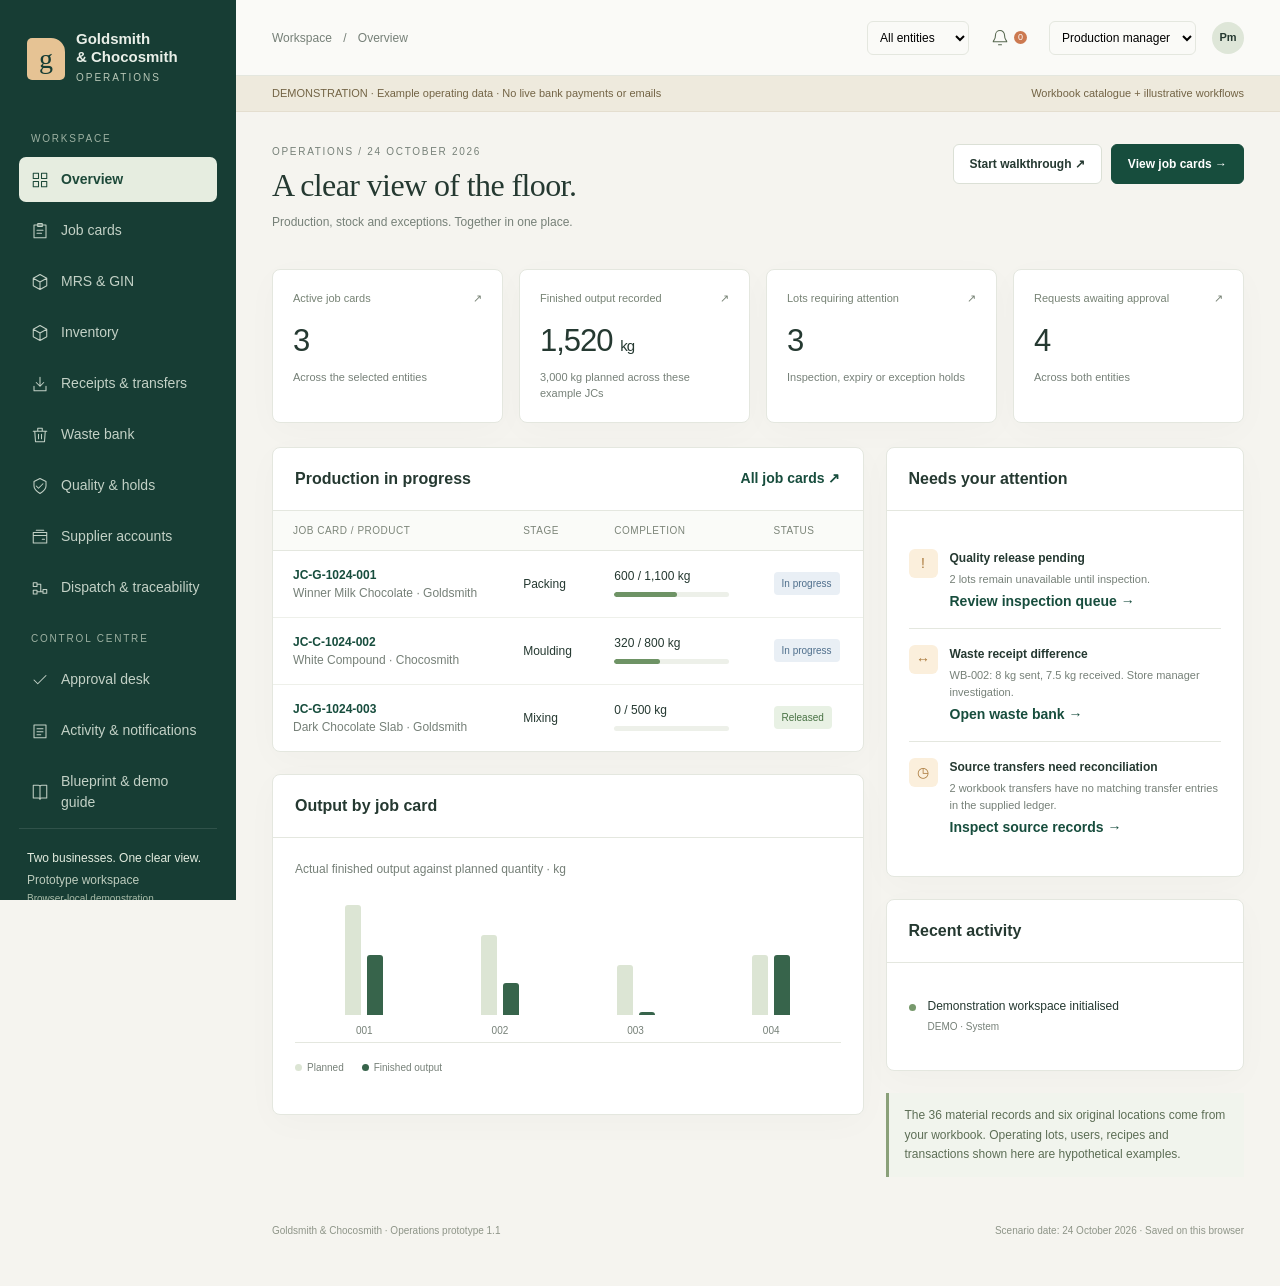
==== commit 8b8c5c25: "Add job-linked MRS and numbered production GIN Add material requisition approval, partial goods issu" ====
--- a/Goldsmith_Chocosmith_Prototype.html
+++ b/Goldsmith_Chocosmith_Prototype.html
@@ -1,9 +1,75 @@
 <!doctype html>
 <html lang="en"><head><meta charset="utf-8"><meta name="viewport" content="width=device-width,initial-scale=1"><meta name="theme-color" content="#163d35"><title>Goldsmith & Chocosmith | Operations</title><style>:root{--bg:#f5f4ef;--paper:#fff;--ink:#253931;--muted:#768078;--line:#e4e7df;--green:#174d3d;--mint:#e7efe6;--amber:#ab6a18;--orange:#db7a42;--red:#ad4943;--shadow:0 8px 35px #20382c06}*{box-sizing:border-box}body{margin:0;background:var(--bg);font:14px/1.5 'Segoe UI',Arial,sans-serif;color:var(--ink)}button,input,select,textarea{font:inherit}button,a,input,select{outline-offset:4px}button{cursor:pointer}a{color:var(--green)}.shell{display:grid;grid-template-columns:236px 1fr;min-height:100vh}.sidebar{background:#173d34;color:#e9efe8;padding:30px 19px;position:fixed;inset:0 auto 0 0;width:236px;display:flex;flex-direction:column;z-index:20}.brand{display:flex;gap:11px;align-items:center;padding:0 8px 26px}.brandmark{background:#e6c394;color:#173d34;width:38px;height:42px;display:grid;place-items:center;font-family:Georgia,serif;font-size:28px;border-radius:5px 14px 5px 5px}.brand strong{font-size:15px;line-height:1.2;display:block}.brand small{font-size:10px;letter-spacing:2px;color:#b9c8b8}.nav-label{font-size:10px;letter-spacing:1.8px;color:#9db1a2;padding:18px 12px 8px}.nav{background:none;color:#c3d1c6;border:0;width:100%;display:flex;gap:12px;text-align:left;align-items:center;padding:12px;border-radius:7px;margin:3px 0}.nav svg{width:18px;height:18px;flex:none}.nav:hover{background:#244b40;color:white}.nav.active{background:#e6ede0;color:#1d4939;font-weight:600}.sidebar-foot{margin-top:auto;border-top:1px solid #ffffff1c;padding:20px 8px 0;color:#bdccbd;font-size:12px}.sidebar-foot b{display:block;color:#e3ecdf;font-weight:500;margin-bottom:4px}.main{grid-column:2;min-width:0}.topbar{height:76px;display:flex;align-items:center;justify-content:space-between;padding:0 36px;border-bottom:1px solid var(--line);background:#fafaf7;gap:15px}.crumb{color:var(--muted);font-size:12px}.top-tools{display:flex;align-items:center;gap:16px}.top-tools select{max-width:250px;background:transparent;border:1px solid var(--line);padding:8px;border-radius:6px;font-size:12px}.avatar{height:32px;width:32px;border-radius:50%;background:#dee6d8;display:grid;place-items:center;font-size:11px;font-weight:700}.notice{padding:9px 36px;background:#eeeadd;color:#736445;font-size:11px;border-bottom:1px solid #e4decf;display:flex;justify-content:space-between;gap:12px}.notice a{color:inherit}.content{padding:32px 36px 48px;max-width:1660px;margin:auto}.eyebrow{text-transform:uppercase;letter-spacing:1.7px;font-size:10px;color:var(--muted);margin-bottom:7px}.page-head{display:flex;justify-content:space-between;align-items:flex-start;gap:20px;margin-bottom:26px}h1{font:normal 32px/1.2 Georgia,'Times New Roman',serif;margin:0 0 9px;letter-spacing:-.6px}h2{font-size:16px;font-weight:600;margin:0}h3{font-size:14px;margin:0 0 12px}p{margin:0 0 12px}.subtle{color:var(--muted);font-size:12px}.actions{display:flex;gap:9px;flex-wrap:wrap}.btn{background:var(--green);border:1px solid var(--green);color:white;border-radius:6px;padding:10px 16px;font-size:12px;font-weight:600;display:inline-flex;gap:7px;align-items:center;text-decoration:none;justify-content:center}.btn:hover{filter:brightness(1.12)}.btn.secondary{background:white;color:var(--ink);border-color:#dbe0d6}.btn.danger{background:#a64f45;border-color:#a64f45}.btn.small{padding:6px 10px;font-size:11px}.btn:disabled{opacity:.38;cursor:not-allowed}.kpis{display:grid;grid-template-columns:repeat(4,1fr);gap:16px;margin-bottom:24px}.kpi{background:white;border:1px solid var(--line);border-radius:8px;padding:20px;box-shadow:var(--shadow)}.kpi-label{font-size:11px;color:#778375;display:flex;justify-content:space-between}.kpi-value{font-size:31px;letter-spacing:-1px;margin:12px 0 4px;font-weight:500}.kpi-note{font-size:11px;color:var(--muted)}.kpi-note.positive{color:#4d7753}.card{background:white;border:1px solid var(--line);border-radius:8px;margin-bottom:22px;box-shadow:var(--shadow);overflow:hidden}.card-head{padding:19px 22px;display:flex;justify-content:space-between;align-items:center;border-bottom:1px solid var(--line);gap:14px}.card-body{padding:22px}.grid-two{display:grid;grid-template-columns:1.65fr 1fr;gap:22px}.grid-equal{display:grid;grid-template-columns:1fr 1fr;gap:22px}.pill{padding:4px 8px;border-radius:4px;font-size:10px;white-space:nowrap;display:inline-block;background:#eff1ec;color:#6b756a}.pill.green{background:#e8f1e4;color:#477143}.pill.amber{background:#fcf1dc;color:#9b6e25}.pill.red{background:#fae9e4;color:#a35345}.pill.blue{background:#e9eff5;color:#4f6f8c}.pill.source{font-size:9px;background:#f4f2e9;color:#948459}.table-wrap{overflow:auto}table{width:100%;border-collapse:collapse;white-space:normal}th{text-align:left;background:#fafbf8;color:#7c8579;font-size:10px;font-weight:500;text-transform:uppercase;letter-spacing:.5px;padding:12px 20px;border-bottom:1px solid var(--line);white-space:nowrap}td{padding:15px 20px;border-bottom:1px solid #eef0ea;font-size:12px;vertical-align:middle}tbody tr:last-child td{border:0}tbody tr:hover{background:#fbfcf8}.number{text-align:right;font-variant-numeric:tabular-nums}.code{font-family:Consolas,monospace;font-size:11px;color:#6b7969}.link{border:0;background:none;color:var(--green);font-weight:600;padding:0;text-align:left;text-decoration:none}.link:hover{text-decoration:underline}.progress{height:5px;background:#edf0e9;border-radius:5px;overflow:hidden;margin:7px 0 3px;width:115px}.progress i{display:block;height:100%;background:#6e9365;border-radius:5px}.progress.orange i{background:#d59a68}.chart{height:165px;display:flex;align-items:flex-end;gap:13px;padding:14px 8px 27px;border-bottom:1px solid var(--line)}.bar-group{flex:1;display:flex;justify-content:center;gap:6px;height:100%;align-items:flex-end;position:relative}.bar{width:16px;background:#37644b;border-radius:3px 3px 0 0}.bar.pale{background:#dce5d4}.bar-group span{position:absolute;bottom:-23px;font-size:10px;color:var(--muted)}.legend{display:flex;gap:18px;font-size:10px;color:var(--muted);margin:17px 0}.dot{height:7px;width:7px;display:inline-block;border-radius:50%;margin-right:5px;background:#37644b}.dot.pale{background:#dce5d4}.alert-row{padding:16px 0;border-bottom:1px solid var(--line);display:flex;gap:12px}.alert-row:last-child{border:0}.alert-icon{width:29px;height:29px;display:grid;place-items:center;flex:none;border-radius:6px;background:#fbefdc;color:#aa793b}.alert-title{font-size:12px;font-weight:600}.alert-desc{font-size:11px;color:var(--muted);margin:4px 0}.tabs{display:flex;gap:20px;margin:0 0 22px;border-bottom:1px solid var(--line);overflow:auto}.tab{border:0;background:none;padding:10px 0;color:var(--muted);font-size:12px;white-space:nowrap}.tab.active{color:var(--green);border-bottom:2px solid var(--green);font-weight:600}.filters{display:flex;align-items:center;justify-content:space-between;gap:12px;margin-bottom:18px}.search{width:300px;max-width:100%;padding:10px 13px;border:1px solid #dce1d6;background:white;border-radius:6px;font-size:12px}.filters select{padding:9px;border:1px solid var(--line);border-radius:6px;background:white}.mini-stat{display:flex;gap:40px;flex-wrap:wrap;padding:20px 22px;background:#fcfcf9;border-bottom:1px solid var(--line)}.mini-stat small{display:block;font-size:10px;color:var(--muted);margin-bottom:4px}.mini-stat b{font-size:18px;font-weight:500}.stage{display:flex;gap:14px;padding:16px 0;border-bottom:1px solid var(--line);align-items:center}.stage:last-child{border:0}.stage-num{width:30px;height:30px;background:#eef2e8;border:1px solid #dce5d4;border-radius:50%;display:grid;place-items:center;flex:none;font-size:11px}.stage-main{flex:1}.stage-main b{font-size:12px}.activity{padding:12px 0;display:flex;gap:12px;border-bottom:1px solid #eff1ea}.activity:last-child{border:0}.activity-dot{height:7px;width:7px;border-radius:50%;background:#77996c;margin-top:7px;flex:none}.activity p{font-size:12px;margin:0}.activity small{font-size:10px;color:var(--muted)}.empty{padding:35px;text-align:center;color:var(--muted);font-size:12px}.info{background:#f1f4ed;border-left:3px solid #8aa079;padding:13px 16px;font-size:12px;line-height:1.6;margin:16px 0;color:#5d6e56}.warning{background:#fcf3e6;border-color:#cda268;color:#89703f}.detail-title{display:flex;gap:10px;align-items:center;flex-wrap:wrap}.back{margin-bottom:17px;display:inline-block}.metric-grid{display:grid;grid-template-columns:repeat(3,1fr);gap:18px}.metric-grid>div{border:1px solid var(--line);border-radius:6px;padding:15px}.metric-grid small{display:block;color:var(--muted);font-size:11px}.metric-grid b{font-size:21px;font-weight:500;display:block;margin-top:5px}.flow{display:flex;gap:10px;align-items:stretch;flex-wrap:wrap;margin:20px 0}.flow-node{flex:1;min-width:150px;padding:17px;border:1px solid var(--line);border-radius:7px}.flow-node b{display:block;font-size:12px}.flow-node small{font-size:11px;color:var(--muted)}.flow-arrow{align-self:center;color:#9aab91}.modal-overlay{position:fixed;inset:0;background:#18332670;z-index:50;display:grid;place-items:center;padding:20px;backdrop-filter:blur(3px)}.modal{background:#fff;border-radius:10px;width:590px;max-width:100%;max-height:90vh;overflow:auto;box-shadow:0 25px 100px #142b3550}.modal header{padding:23px 25px;border-bottom:1px solid var(--line);display:flex;justify-content:space-between;align-items:center}.modal header button{border:0;background:none;font-size:22px;color:var(--muted)}.modal form{padding:24px}.field{margin-bottom:16px}.field label{display:block;font-size:11px;color:#687864;margin-bottom:6px;font-weight:600}.field input,.field select,.field textarea{width:100%;padding:10px 12px;border:1px solid #d8dfd1;border-radius:5px;background:#fff;color:var(--ink)}.field textarea{min-height:75px;resize:vertical}.field-row{display:grid;grid-template-columns:1fr 1fr;gap:16px}.modal footer{display:flex;justify-content:flex-end;gap:10px;margin-top:20px}.error{font-size:12px;color:var(--red);margin:12px 0}#toast{position:fixed;bottom:25px;right:25px;background:#173d34;color:white;padding:13px 20px;border-radius:7px;z-index:100;box-shadow:0 5px 25px #173d3433;max-width:440px;display:none;font-size:12px}.blueprint p,.blueprint li{font-size:13px;line-height:1.8}.blueprint h3{margin-top:22px}.inline-note{font-size:10px;color:var(--muted)}.menu-toggle{display:none;border:0;background:none;color:var(--green);font-size:20px}.mobile-backdrop{display:none}.notification{border-left:3px solid #839f72;padding-left:16px}.count-input{width:100px;padding:7px;border:1px solid var(--line);border-radius:4px}.toolbar-icon{border:0;background:none;color:#56674f;position:relative;display:flex;align-items:center;gap:5px}.toolbar-icon svg{width:18px;height:18px}.count{font-size:9px;background:#cc7950;color:white;border-radius:8px;padding:0 4px}.footer-note{font-size:10px;color:#8e9588;margin-top:30px;display:flex;justify-content:space-between;gap:15px}.badge-row{display:flex;gap:8px;align-items:center;flex-wrap:wrap}input:focus,select:focus,textarea:focus{border-color:#74946b;outline:2px solid #dfe9d8}.mono{font-family:Consolas,monospace}.no-print{}@media(min-width:1600px){.content{padding-top:42px}.grid-two{grid-template-columns:1.8fr 1fr}}@media(max-width:1150px){.sidebar{width:205px;padding:25px 12px}.shell{grid-template-columns:205px 1fr}.content{padding:26px 23px}.topbar{padding:0 23px}.notice{padding:9px 23px}.kpis{gap:10px}.kpi{padding:16px}.grid-two{grid-template-columns:1fr}.grid-equal{grid-template-columns:1fr}.top-tools{gap:8px}.top-tools select{max-width:175px}}@media(max-width:760px){.shell{display:block}.sidebar{transform:translateX(-100%);transition:.2s;width:236px}.sidebar.open{transform:translateX(0)}.main{width:100%}.menu-toggle{display:block}.topbar{height:auto;min-height:70px;padding:12px 16px;flex-wrap:wrap}.crumb{display:none}.notice{padding:8px 16px}.notice span:last-child{display:none}.top-tools{flex:1;justify-content:flex-end}.top-tools select{max-width:170px}.top-tools .avatar{display:none}.content{padding:23px 16px}.kpis{grid-template-columns:1fr 1fr}.kpi-value{font-size:26px}.page-head{flex-wrap:wrap}h1{font-size:28px}.grid-two,.grid-equal{grid-template-columns:1fr}.filters{flex-wrap:wrap}.metric-grid{grid-template-columns:1fr 1fr}td,th{padding:12px}.mobile-backdrop.show{display:block;position:fixed;inset:0;background:#0005;z-index:19}.top-tools .branch{display:none}.footer-note{flex-direction:column}.field-row{grid-template-columns:1fr}.mini-stat{gap:20px}.flow-arrow{display:none}}@media print{.sidebar,.topbar,.notice,.actions,.no-print{display:none!important}.shell{display:block}.content{padding:0}.card{break-inside:avoid}.main{grid-column:auto}body{background:white}}
-</style></head><body><div id="app"></div><div id="modal-root"></div><div id="toast" role="status" aria-live="polite"></div><script>const ROLES=['Production operator','Production manager','Stores operator','Store manager','Quality','Accounts operator','Accounts manager','Director'];
+
+.sidebar{overflow-y:auto}.mrs-line{border-bottom:1px solid var(--line);padding:8px 0}.gin-document p{line-height:1.8}@media print{body.printing-gin #app{display:none!important}body.printing-gin .modal-overlay{position:static;display:block;background:white;padding:0;backdrop-filter:none}body.printing-gin .modal{box-shadow:none;max-height:none;width:100%;overflow:visible}body.printing-gin .modal header,body.printing-gin .modal footer,body.printing-gin .no-print{display:none!important}body.printing-gin .modal form{padding:0}}
+</style></head><body><div id="app"></div><div id="modal-root"></div><div id="toast" role="status" aria-live="polite"></div><script>// Production requisitions and numbered goods issues. All operations are browser-local demo transactions.
+const qty=v=>Math.round(Number(v)*1000)/1000;
+const must=(yes,msg)=>{if(!yes)throw new Error(msg)};
+const now=()=>new Date().toISOString();
+function initialiseIssues(s){
+  if(!Array.isArray(s.requisitions))s.requisitions=[{id:'MRS-DEMO-001',job:'JC-G-1024-003',entity:'Goldsmith',stage:'Mixing',purpose:'Planned production',reason:'Example initial sugar requirement for the linked job',needed:'2026-10-26',requestedBy:'Production operator',status:'Pending approval',created:'2026-10-26T08:00:00.000Z',lines:[{id:'M1',item:'RM-SUG-01',name:'Sugar M-30',unit:'kg',requested:25,approved:0,issued:0}]}];
+  s.gins??=[];s.productionCustody??=[];s.issueLedger??=[];s.issueTokens??=[];s.issueSchema=1;return s;
+}
+function positive(v){const n=Number(v);must(Number.isFinite(n)&&n>0,'Enter a positive material quantity.');must(Math.abs(n-qty(n))<1e-8,'Use no more than three decimals for this kg demonstration.');return qty(n);}
+function actor(s,allowed){must(allowed.includes(s.role),'Switch to '+allowed.join(' or ')+' to perform this action.');}
+function eligible(l,date,entity,location,item){return l.entity===entity&&l.location===location&&l.item===item&&l.stage==='Raw material'&&l.qty>0&&!l.hold&&!l.countHold&&!l.recall&&!l.discrepancyHold&&!l.countPaused&&l.quality==='Released'&&(l.expiry?l.expiry>date:l.expiryRequired===false);}
+function allocate(s,rows,entity,location,date){
+  const used=new Map(),allocations=[];
+  for(const row of rows){let remaining=row.quantity;const lots=s.lots.filter(l=>eligible(l,date,entity,location,row.item)).sort((a,b)=>{if(a.expiry&&b.expiry)return a.expiry.localeCompare(b.expiry)||String(a.receivedAt||a.id).localeCompare(String(b.receivedAt||b.id));if(a.expiry)return -1;if(b.expiry)return 1;return String(a.receivedAt||a.id).localeCompare(String(b.receivedAt||b.id));});
+    for(const lot of lots){const available=qty(lot.qty-(used.get(lot.id)||0));if(available<=0)continue;const take=qty(Math.min(remaining,available));allocations.push({line:row.line,item:row.item,name:row.name,unit:row.unit,lot:lot.id,expiry:lot.expiry||'',from:location,quantity:take});used.set(lot.id,qty((used.get(lot.id)||0)+take));remaining=qty(remaining-take);if(!remaining)break;}
+    must(remaining===0,'Insufficient eligible stock for '+row.item+' at '+location+'. Held, expired or other-entity stock cannot be issued.');
+  }return allocations;
+}
+function nextNumber(s,prefix){let i=s.seq+1;while(s.gins.some(g=>g.id===prefix+i)||s.requisitions.some(r=>r.id===prefix+i))i++;return prefix+i;}
+function docStatus(r){return r.lines.every(l=>l.issued===l.approved)?'Fulfilled':r.lines.some(l=>l.issued>0)?'Part issued':'Approved';}
+function postGin(s,p,tools){
+  actor(s,['Stores operator']);must(p.token&&typeof p.token==='string','A unique posting reference is required.');must(!s.issueTokens.includes(p.token),'This posting reference was already used. No duplicate GIN was posted.');
+  const mrs=p.mrs?s.requisitions.find(r=>r.id===p.mrs):null;
+  const extra=p.extra?s.requests.find(r=>r.id===p.extra):null;
+  must(Boolean(mrs)!==Boolean(extra),'Select one approved MRS or extra-material request.');
+  const request=mrs||extra;const job=s.jobs.find(j=>j.id===request.job);must(job&&!job.closed,'Cannot issue against a closed or missing job card.');
+  must(mrs?['Approved','Part issued'].includes(mrs.status):['Approved','Part issued'].includes(extra.status),'The material request must be approved and outstanding before GIN posting.');
+  const entity=job.entity;const floors={Goldsmith:'G-PROD',Chocosmith:'C-PROD'};must(p.destination===floors[entity],'Choose the production floor belonging to the job entity.');
+  const locations=p.locations||[{Location_ID:'G-DRM',Branch_Entity:'Goldsmith Food Products',Store_Type:'Raw Material'},{Location_ID:'G-LRM',Branch_Entity:'Goldsmith Food Products',Store_Type:'Raw Material'},{Location_ID:'C-DRM',Branch_Entity:'Chocosmith Food Products',Store_Type:'Raw Material'},{Location_ID:'C-LRM',Branch_Entity:'Chocosmith Food Products',Store_Type:'Raw Material'}];
+  must(locations.some(l=>l.Location_ID===p.location&&l.Branch_Entity===entity+' Food Products'&&l.Store_Type==='Raw Material'),'Source store must be a raw-material store of the job entity.');
+  must(p.handedTo?.trim(),'Record the production person receiving the material.');must(p.date&&/^\d{4}-\d{2}-\d{2}$/.test(p.date),'Enter a valid issue date.');
+  const today=new Date().toLocaleDateString('en-CA',{timeZone:'Asia/Kolkata'});must(p.date<=today,'A posted issue cannot be future dated.');
+  const availableLines=mrs?mrs.lines:[{id:extra.id,item:extra.item,name:extra.item,unit:'kg',approved:extra.qty,issued:extra.issued}];
+  must(Array.isArray(p.lines)&&p.lines.length,'Enter at least one issue quantity.');const seen=new Set(),rows=[];
+  for(const row of p.lines){must(!seen.has(row.line),'Duplicate request line in the GIN.');seen.add(row.line);const l=availableLines.find(x=>x.id===row.line);must(l,'Issue line does not belong to the request.');const q=positive(row.quantity);must(q<=qty(l.approved-l.issued),'Issue quantity exceeds the remaining approved quantity for '+l.item+'.');rows.push({line:l.id,item:l.item,name:l.name,unit:l.unit,quantity:q});}
+  // All lines and all stock are checked before any mutation. The caller commits a cloned state.
+  const allocations=allocate(s,rows,entity,p.location,today>p.date?today:p.date);
+  const id=nextNumber(s,'GIN-'+p.date.replaceAll('-','')+'-');const ref=mrs?mrs.id:extra.id;
+  const gin={id,job:job.id,entity,mrs:mrs?.id||'',extra:extra?.id||'',request:ref,stage:mrs?.stage||job.stage,from:p.location,to:p.destination,date:p.date,handedTo:p.handedTo.trim(),issuedBy:s.role,approvedBy:request.approvedBy||request.approver||'Production manager',status:'Posted',reason:p.remarks?.trim()||'',lines:allocations,created:now(),token:p.token,total:qty(rows.reduce((a,r)=>a+r.quantity,0))};
+  for(const a of allocations){const l=s.lots.find(x=>x.id===a.lot);l.qty=qty(l.qty-a.quantity);const c=s.productionCustody.find(c=>c.job===job.id&&c.item===a.item&&c.lot===a.lot&&c.location===p.destination);if(c)c.qty=qty(c.qty+a.quantity);else s.productionCustody.push({job:job.id,item:a.item,name:a.name,lot:a.lot,location:p.destination,entity,qty:a.quantity,unit:a.unit});
+    const eventBase={gin:id,request:ref,job:job.id,entity,item:a.item,lot:a.lot,unit:a.unit,date:p.date,actor:s.role};const eventId='IE-'+id+'-'+(s.issueLedger.length+1);s.issueLedger.push({...eventBase,id:eventId+'-OUT',location:p.location,quantity:-a.quantity,kind:'GIN_STORE_OUT'},{...eventBase,id:eventId+'-IN',location:p.destination,quantity:a.quantity,kind:'GIN_PRODUCTION_IN'});}
+  for(const row of rows){if(mrs){const l=mrs.lines.find(l=>l.id===row.line);l.issued=qty(l.issued+row.quantity);}else extra.issued=qty(extra.issued+row.quantity);}
+  request.status=mrs?docStatus(mrs):extra.issued===extra.qty?'Issued':'Part issued';job.issued=qty(job.issued+gin.total);s.gins.unshift(gin);s.issueTokens.push(p.token);tools.log(s,'GIN posted: stores to production',id,gin.total+' kg · '+job.id+' · '+ref+' · '+p.location+' → '+p.destination);return id;
+}
+function issueAction(s,action,p,tools){
+  initialiseIssues(s);
+  if(action==='initialiseIssues')return;
+  if(action==='createMrs'){
+    actor(s,['Production operator']);const j=s.jobs.find(j=>j.id===p.job);must(j&&!j.closed,'Select an open job card.');must(p.reason?.trim(),'Record why the materials are required.');must(p.stage?.trim(),'Enter the job stage.');must(['Planned production','Additional material'].includes(p.purpose),'Choose a request purpose.');must(Array.isArray(p.lines)&&p.lines.length&&p.lines.length<=20,'Enter between 1 and 20 material lines.');const seen=new Set();
+    const lines=p.lines.map((l,i)=>{const m=p.materials?.find(m=>m.Material_ID===l.item);must(m&&m.Category==='Raw Material'&&m.Status==='Active','Select an active raw material from the master.');must(m.Base_Unit==='KG','This prototype issues kg materials only.');must(!seen.has(l.item),'Use one request line per material.');seen.add(l.item);return{id:'L'+(i+1),item:m.Material_ID,name:m.Material_Name,unit:'kg',requested:positive(l.quantity),approved:0,issued:0};});
+    const id=nextNumber(s,'MRS-');s.requisitions.unshift({id,job:j.id,entity:j.entity,stage:p.stage.trim(),purpose:p.purpose,reason:p.reason.trim(),needed:p.needed||'',requestedBy:s.role,created:now(),status:'Pending approval',lines});tools.log(s,'MRS submitted for job',id,j.id+' · '+lines.length+' materials · no stock movement');return id;
+  }
+  if(action==='reviewMrs'){
+    actor(s,['Production manager']);const r=s.requisitions.find(r=>r.id===p.id);must(r&&r.status==='Pending approval','MRS is not pending approval.');must(r.requestedBy!==s.role,'Self-approval is not allowed.');must(s.jobs.some(j=>j.id===r.job&&!j.closed),'The linked job is closed or missing.');must(['Approve','Reject'].includes(p.decision),'Choose approve or reject.');must(p.note?.trim(),'Record the approval or rejection note.');r.status=p.decision==='Approve'?'Approved':'Rejected';r.approvedBy=s.role;r.reviewedAt=now();r.reviewNote=p.note.trim();if(p.decision==='Approve')for(const l of r.lines)l.approved=l.requested;tools.log(s,'MRS '+r.status.toLowerCase(),r.id,p.note.trim()+' · no stock movement');return;
+  }
+  if(action==='postGin')return postGin(s,p,tools);
+  if(action==='issueExtra'){
+    const request=s.requests.find(r=>r.id===p.id);must(request,'Additional request not found.');const j=s.jobs.find(j=>j.id===request.job);must(j,'Job not found.');const loc=p.location||s.lots.find(l=>l.entity===j.entity&&l.item===request.item&&l.stage==='Raw material')?.location;
+    return postGin(s,{...p,extra:request.id,lines:[{line:request.id,quantity:p.qty}],location:loc,destination:j.entity==='Goldsmith'?'G-PROD':'C-PROD',date:p.date||'2026-10-24',handedTo:p.handedTo||'Production operator · demo',token:p.token||'legacy-extra-'+request.id+'-'+request.issued+'-'+s.seq},tools);
+  }
+  throw new Error('Unknown production issue action.');
+}
+
+
+const ROLES=['Production operator','Production manager','Stores operator','Store manager','Quality','Accounts operator','Accounts manager','Director'];
 const LIMIT=5000000;
 const round=n=>Math.round(n*1000)/1000;
-function seed(source){return {version:1,role:'Production manager',branch:'All entities',jobs:[
+function seed(source){return initialiseIssues({version:1,role:'Production manager',branch:'All entities',jobs:[
 {id:'JC-G-1024-001',product:'Winner Milk Chocolate',item:'FG-WM-01',entity:'Goldsmith',planned:1100,output:600,unit:'kg',stage:'Packing',status:'In progress',due:'2026-10-24',recipe:'RCP-WM-01 · v1.0',issued:1140,consumed:1100,returned:20,waste:15,loss:5,closed:false,entries:[{id:'OUT-001',qty:600,lot:'G-WM-2410-A',stage:'Finished',time:'24 Oct · 10:30',by:'Production operator'}]},
 {id:'JC-C-1024-002',product:'White Compound',item:'FG-WC-03',entity:'Chocosmith',planned:800,output:320,unit:'kg',stage:'Moulding',status:'In progress',due:'2026-10-25',recipe:'RCP-WC-02 · v1.0',issued:820,consumed:800,returned:10,waste:8,loss:2,closed:false,entries:[{id:'OUT-002',qty:320,lot:'C-WC-2410-A',stage:'Finished',time:'24 Oct · 09:15',by:'Production operator'}]},
 {id:'JC-G-1024-003',product:'Dark Chocolate Slab',item:'FG-DC-02',entity:'Goldsmith',planned:500,output:0,unit:'kg',stage:'Mixing',status:'Released',due:'2026-10-26',recipe:'RCP-DC-03 · v1.0',issued:510,consumed:0,returned:0,waste:0,loss:0,closed:false,entries:[]},
@@ -25,17 +91,17 @@
 {id:'PAY-002',supplier:'Western Packaging · example',invoice:'DEMO-INV-102',amount:5200000,invoiceTotal:5200000,advance:0,by:'Accounts operator',status:'Pending approval',bank:'Verified beneficiary · ••7194',bankRef:'',evidence:'',approvedBy:'',entity:'Chocosmith'}],
 receipts:[{id:'GRN-001',supplier:'Meridian Ingredients · example',po:'PO-DEMO-041',material:'Sugar M-30',ordered:500,received:510,excess:10,status:'Excess held',entity:'Goldsmith'}],
 dispatches:[{id:'DSP-001',customer:'BakeMasters · demonstration',batch:'G-DC-2210-A',qty:40,date:'23 Oct 2026',incident:'',returned:0,owner:'Sales team'}],
-counts:[],notifications:[],audit:[{id:'EVT-000',time:'24 Oct 2026, 08:00',role:'System',action:'Demonstration workspace initialised',ref:'DEMO',detail:'36 source material records; all operating lots and scenarios are hypothetical.'}],sourceSummary:{materials:source.Material_Master.length,locations:source.Location_Master.length,transactions:source.Transaction_Ledger.length,transfers:source.Internal_Transfers.length},seq:100};}
+counts:[],notifications:[],audit:[{id:'EVT-000',time:'24 Oct 2026, 08:00',role:'System',action:'Demonstration workspace initialised',ref:'DEMO',detail:'36 source material records; all operating lots and scenarios are hypothetical.'}],sourceSummary:{materials:source.Material_Master.length,locations:source.Location_Master.length,transactions:source.Transaction_Ledger.length,transfers:source.Internal_Transfers.length},seq:100});}
 const ensure=(test,msg)=>{if(!test)throw new Error(msg)};
 const role=(s,roles)=>ensure(roles.includes(s.role),'Switch to '+roles.join(' or ')+' to perform this action.');
 const num=v=>{const n=Number(v);ensure(Number.isFinite(n)&&n>0,'Enter a quantity or amount greater than zero.');return n};
 function log(s,action,ref,detail){s.seq++;s.audit.unshift({id:'EVT-'+s.seq,time:new Date().toLocaleString('en-IN'),role:s.role,action,ref,detail});}
 function notify(s,title,to,ref){s.notifications.unshift({id:'N-'+s.seq,title,to,ref,time:new Date().toLocaleString('en-IN'),read:false,channels:'In-system + email simulated'});}
 function transact(s,action,p={}){
+if(['initialiseIssues','createMrs','reviewMrs','postGin','issueExtra'].includes(action))return issueAction(s,action,p,{log,notify});
 if(action==='output'){role(s,['Production operator']);const j=s.jobs.find(x=>x.id===p.job);ensure(j&&!j.closed,'Select an open job card.');const q=num(p.qty);ensure(['Finished','Semi-finished'].includes(p.stage),'Choose an output stage.');ensure(p.expiry&&p.expiry>'2026-10-24','Enter a future expiry for this example.');const id='B-'+j.entity[0]+'-1024-'+(s.seq+1);j.entries.push({id:'OUT-'+(s.seq+1),qty:q,lot:id,stage:p.stage,time:new Date().toLocaleString('en-IN'),by:s.role});if(p.stage==='Finished')j.output=round(j.output+q);j.status='In progress';j.stage=p.stage==='Finished'?'Packing':'Processing';s.lots.push({id,item:j.item,name:j.product,qty:q,unit:'kg',entity:j.entity,location:j.entity==='Goldsmith'?'G-DFG':'C-DFG',job:j.id,expiry:p.expiry,hold:true,quality:'Awaiting inspection',productionVerified:false,recall:false,inputs:[],stage:p.stage});log(s,'Output recorded; inspection hold applied',j.id,q+' kg '+p.stage+' · '+id);if(j.output>j.planned)notify(s,'Overproduction review required',['Production manager'],j.id);return id;}
 if(action==='requestExtra'){role(s,['Production operator']);const j=s.jobs.find(x=>x.id===p.job);ensure(j&&!j.closed,'Choose an open job card.');const q=num(p.qty);ensure(p.reason?.trim(),'Enter a reason.');const id='EXTRA-'+(s.seq+1);s.requests.push({id,type:'Extra material',job:j.id,item:p.item,qty:q,issued:0,amount:q*Number(p.cost||0),reason:p.reason,by:s.role,status:'Pending',approver:'Production manager'});log(s,'Additional material requested',id,q+' kg · '+j.id);return id;}
 if(action==='approveRequest'){const r=s.requests.find(x=>x.id===p.id);ensure(r&&r.status==='Pending','This request is no longer pending.');role(s,[r.approver]);ensure(s.role!==r.by,'Self-approval is not permitted.');if(r.type==='Stock adjustment'){const l=s.lots.find(x=>x.id===r.lot);ensure(l&&l.qty>=r.qty,'Insufficient stock for the adjustment.');l.qty=round(l.qty-r.qty);r.status='Posted';log(s,'Approved stock adjustment posted',r.id,'−'+r.qty+' kg · '+l.id);notify(s,'Stock adjustment posted',['Director','Store manager'],r.id);}else{r.status='Approved';log(s,'Additional material approved',r.id,r.qty+' kg authorised; not yet issued');}return;}
-if(action==='issueExtra'){role(s,['Stores operator']);const r=s.requests.find(x=>x.id===p.id);ensure(r&&['Approved','Part issued'].includes(r.status),'Request must be approved before issue.');const q=num(p.qty);ensure(q<=round(r.qty-r.issued),'Quantity exceeds the remaining approval.');const lots=s.lots.filter(l=>l.item===r.item&&!l.hold&&!l.countHold&&!l.recall&&l.quality==='Released'&&l.expiry>'2026-10-24'&&l.entity===s.jobs.find(j=>j.id===r.job).entity).sort((a,b)=>a.expiry.localeCompare(b.expiry));ensure(lots.reduce((n,l)=>n+l.qty,0)>=q,'Not enough eligible released stock in this entity.');let rem=q;for(const l of lots){const take=Math.min(l.qty,rem);l.qty=round(l.qty-take);rem=round(rem-take);if(!rem)break;}r.issued=round(r.issued+q);r.status=r.issued===r.qty?'Issued':'Part issued';const j=s.jobs.find(x=>x.id===r.job);j.issued=round(j.issued+q);log(s,'Additional material issued using FEFO',r.id,q+' kg · '+r.job);return;}
 if(action==='waste'){role(s,['Production operator']);ensure(s.jobs.some(j=>j.id===p.job&&!j.closed),'Select an open job card.');const q=num(p.qty);ensure(p.reason?.trim(),'Record a waste reason.');const id='WB-'+(s.seq+1);s.waste.push({id,job:p.job,material:p.material||'Collected production residue',declared:q,received:null,remaining:0,unit:'kg',state:'Awaiting receipt',reason:p.reason,route:'Unassigned',by:s.role});log(s,'Collected waste declared',id,q+' kg · custody receipt pending');return id;}
 if(action==='receiveWaste'){role(s,['Stores operator']);const w=s.waste.find(x=>x.id===p.id);ensure(w&&w.received===null,'Waste already received.');const q=num(p.qty);w.received=q;w.remaining=q;w.receiver=s.role;w.state=q===w.declared?'Held for assessment':'Receipt discrepancy';log(s,'Waste physically received and held',w.id,q+' kg weighed; '+w.declared+' kg declared');if(q!==w.declared)notify(s,'Waste receipt difference for investigation',['Store manager'],w.id);return;}
 if(action==='verifyOutput'){role(s,['Production manager']);const l=s.lots.find(x=>x.id===p.id);ensure(l&&l.productionVerified===false,'Output is not awaiting production verification.');l.productionVerified=true;log(s,'Production output verified',l.id,'Quantity verified; quality hold remains');return;}
@@ -57,6 +123,7 @@
 const source={"Material_Master": [{"Material_ID": "RM-SUG-01", "Material_Name": "Sugar M-30", "Legacy_Name": "SUGAR BAG - 50 KG", "Category": "Raw Material", "State_Type": "Dry", "Base_Unit": "KG", "Pack_Type": "BAG", "Pack_Size_KG": 50.0, "Unit_Cost_INR": 42.0, "Reorder_Level_KG": 1000.0, "Status": "Active"}, {"Material_ID": "RM-CHM-02", "Material_Name": "Champ (Cobust) Compound", "Legacy_Name": "CHAMP ( COBUST )- 15 KG", "Category": "Raw Material", "State_Type": "Dry", "Base_Unit": "KG", "Pack_Type": "BOX", "Pack_Size_KG": 15.0, "Unit_Cost_INR": 185.0, "Reorder_Level_KG": 100.0, "Status": "Active"}, {"Material_ID": "RM-ALF-03", "Material_Name": "Choco Champ Alfa", "Legacy_Name": "CHOCO CHAMP ( alfa )-20 KG", "Category": "Raw Material", "State_Type": "Dry", "Base_Unit": "KG", "Pack_Type": "BOX", "Pack_Size_KG": 20.0, "Unit_Cost_INR": 195.0, "Reorder_Level_KG": 200.0, "Status": "Active"}, {"Material_ID": "RM-WAF-04", "Material_Name": "Waffcoate Plus Slab", "Legacy_Name": "WAFFCOATE PLUS - 15 KG", "Category": "Raw Material", "State_Type": "Dry", "Base_Unit": "KG", "Pack_Type": "BOX", "Pack_Size_KG": 15.0, "Unit_Cost_INR": 210.0, "Reorder_Level_KG": 150.0, "Status": "Active"}, {"Material_ID": "RM-JIN-05", "Material_Name": "Jindal Cocoa 301", "Legacy_Name": "JINDAL COCOA - 301 ( 25 KG )", "Category": "Raw Material", "State_Type": "Dry", "Base_Unit": "KG", "Pack_Type": "BAG", "Pack_Size_KG": 25.0, "Unit_Cost_INR": 280.0, "Reorder_Level_KG": 100.0, "Status": "Active"}, {"Material_ID": "RM-ZAM-06", "Material_Name": "Zama Alkalized Cocoa 450", "Legacy_Name": "ZAMA ALK -450 ( 25 KG )", "Category": "Raw Material", "State_Type": "Dry", "Base_Unit": "KG", "Pack_Type": "BAG", "Pack_Size_KG": 25.0, "Unit_Cost_INR": 310.0, "Reorder_Level_KG": 150.0, "Status": "Active"}, {"Material_ID": "RM-JIN-07", "Material_Name": "Jindal Cocoa 401", "Legacy_Name": "JINDAL ( 401 )( 25 KG )", "Category": "Raw Material", "State_Type": "Dry", "Base_Unit": "KG", "Pack_Type": "BAG", "Pack_Size_KG": 25.0, "Unit_Cost_INR": 290.0, "Reorder_Level_KG": 50.0, "Status": "Active"}, {"Material_ID": "RM-SMP-08", "Material_Name": "Skimmed Milk Powder (SMP)", "Legacy_Name": "SMP BAG( 25 KG )", "Category": "Raw Material", "State_Type": "Dry", "Base_Unit": "KG", "Pack_Type": "BAG", "Pack_Size_KG": 25.0, "Unit_Cost_INR": 340.0, "Reorder_Level_KG": 200.0, "Status": "Active"}, {"Material_ID": "RM-MD-09", "Material_Name": "Maltodextrin (MD)", "Legacy_Name": "MD BAG( 25 KG )", "Category": "Raw Material", "State_Type": "Dry", "Base_Unit": "KG", "Pack_Type": "BAG", "Pack_Size_KG": 25.0, "Unit_Cost_INR": 65.0, "Reorder_Level_KG": 200.0, "Status": "Active"}, {"Material_ID": "RM-WHY-10", "Material_Name": "Whey Powder (Prabhat)", "Legacy_Name": "WHEY POWDER ( PRABHAT )( 25 KG )", "Category": "Raw Material", "State_Type": "Dry", "Base_Unit": "KG", "Pack_Type": "BAG", "Pack_Size_KG": 25.0, "Unit_Cost_INR": 120.0, "Reorder_Level_KG": 150.0, "Status": "Active"}, {"Material_ID": "RM-ANK-11", "Material_Name": "Aneka Cocoa 135", "Legacy_Name": "ANEKA COCOA -135( 25 KG )", "Category": "Raw Material", "State_Type": "Dry", "Base_Unit": "KG", "Pack_Type": "BAG", "Pack_Size_KG": 25.0, "Unit_Cost_INR": 275.0, "Reorder_Level_KG": 100.0, "Status": "Active"}, {"Material_ID": "RM-JUB-12", "Material_Name": "Jubilee Fat", "Legacy_Name": "JUBILEE ( 15 KG )", "Category": "Raw Material", "State_Type": "Liquid/Fat", "Base_Unit": "KG", "Pack_Type": "TIN", "Pack_Size_KG": 15.0, "Unit_Cost_INR": 145.0, "Reorder_Level_KG": 100.0, "Status": "Active"}, {"Material_ID": "RM-JIN-13", "Material_Name": "Jindal Cocoa 101", "Legacy_Name": "JINDAL ( 101 )( 25 KG )", "Category": "Raw Material", "State_Type": "Dry", "Base_Unit": "KG", "Pack_Type": "BAG", "Pack_Size_KG": 25.0, "Unit_Cost_INR": 270.0, "Reorder_Level_KG": 50.0, "Status": "Active"}, {"Material_ID": "RM-LEC-14", "Material_Name": "Soya Lecithin Emulsifier", "Legacy_Name": "LECITHIN", "Category": "Raw Material", "State_Type": "Liquid", "Base_Unit": "KG", "Pack_Type": "DRUM", "Pack_Size_KG": 50.0, "Unit_Cost_INR": 160.0, "Reorder_Level_KG": 50.0, "Status": "Active"}, {"Material_ID": "RM-PGP-15", "Material_Name": "PGPR Emulsifier", "Legacy_Name": "PGPR", "Category": "Raw Material", "State_Type": "Liquid", "Base_Unit": "KG", "Pack_Type": "CAN", "Pack_Size_KG": 25.0, "Unit_Cost_INR": 450.0, "Reorder_Level_KG": 30.0, "Status": "Active"}, {"Material_ID": "RM-EV-16", "Material_Name": "Ethyl Vanillin Flavor", "Legacy_Name": "E.V.", "Category": "Raw Material", "State_Type": "Dry", "Base_Unit": "KG", "Pack_Type": "BOX", "Pack_Size_KG": 25.0, "Unit_Cost_INR": 1200.0, "Reorder_Level_KG": 20.0, "Status": "Active"}, {"Material_ID": "RM-SLT-17", "Material_Name": "Refined Salt", "Legacy_Name": "SALT", "Category": "Raw Material", "State_Type": "Dry", "Base_Unit": "KG", "Pack_Type": "BAG", "Pack_Size_KG": 25.0, "Unit_Cost_INR": 12.0, "Reorder_Level_KG": 100.0, "Status": "Active"}, {"Material_ID": "RM-PKO-18", "Material_Name": "Palm Kernel Oil (PKO)", "Legacy_Name": "PKO OIL", "Category": "Raw Material", "State_Type": "Liquid", "Base_Unit": "KG", "Pack_Type": "DRUM", "Pack_Size_KG": 200.0, "Unit_Cost_INR": 135.0, "Reorder_Level_KG": 100.0, "Status": "Active"}, {"Material_ID": "RM-STS-19", "Material_Name": "Sorbitan Tristearate (STS)", "Legacy_Name": "STS", "Category": "Raw Material", "State_Type": "Dry", "Base_Unit": "KG", "Pack_Type": "BAG", "Pack_Size_KG": 25.0, "Unit_Cost_INR": 240.0, "Reorder_Level_KG": 50.0, "Status": "Active"}, {"Material_ID": "RM-CRG-20", "Material_Name": "Cargill Cocoa Regular", "Legacy_Name": "CARGIL COCOA ( 25 KG )", "Category": "Raw Material", "State_Type": "Dry", "Base_Unit": "KG", "Pack_Type": "BAG", "Pack_Size_KG": 25.0, "Unit_Cost_INR": 320.0, "Reorder_Level_KG": 50.0, "Status": "Active"}, {"Material_ID": "RM-AAK-21", "Material_Name": "AAK Food Light Oil", "Legacy_Name": "AAK FOOD LIGHT ( 15 KG )", "Category": "Raw Material", "State_Type": "Liquid", "Base_Unit": "KG", "Pack_Type": "TIN", "Pack_Size_KG": 15.0, "Unit_Cost_INR": 160.0, "Reorder_Level_KG": 50.0, "Status": "Active"}, {"Material_ID": "RM-TIN-22", "Material_Name": "DFR-IVF Specialty Fat", "Legacy_Name": "TIN - DFR-IVF ( CAN -15 KG )", "Category": "Raw Material", "State_Type": "Liquid/Fat", "Base_Unit": "KG", "Pack_Type": "CAN", "Pack_Size_KG": 15.0, "Unit_Cost_INR": 175.0, "Reorder_Level_KG": 50.0, "Status": "Active"}, {"Material_ID": "RM-JIN-23", "Material_Name": "Jindal Cocoa 800 R", "Legacy_Name": "JINDAL COCOA - 800 R( 25 KG )", "Category": "Raw Material", "State_Type": "Dry", "Base_Unit": "KG", "Pack_Type": "BAG", "Pack_Size_KG": 25.0, "Unit_Cost_INR": 310.0, "Reorder_Level_KG": 50.0, "Status": "Active"}, {"Material_ID": "RM-JIN-24", "Material_Name": "Jindal Cocoa 900 R", "Legacy_Name": "JINDAL COCOA - 900 R( 25 KG )", "Category": "Raw Material", "State_Type": "Dry", "Base_Unit": "KG", "Pack_Type": "BAG", "Pack_Size_KG": 25.0, "Unit_Cost_INR": 330.0, "Reorder_Level_KG": 50.0, "Status": "Active"}, {"Material_ID": "RM-KAM-25", "Material_Name": "H1 D AAK Kamani Fat", "Legacy_Name": "H1 D ( AAK KAMANI FAT )( 20 KG )", "Category": "Raw Material", "State_Type": "Dry/Fat", "Base_Unit": "KG", "Pack_Type": "BOX", "Pack_Size_KG": 20.0, "Unit_Cost_INR": 190.0, "Reorder_Level_KG": 300.0, "Status": "Active"}, {"Material_ID": "RM-FLV-26", "Material_Name": "Liquid Flavor FL-13", "Legacy_Name": "FL - 13", "Category": "Raw Material", "State_Type": "Liquid", "Base_Unit": "KG", "Pack_Type": "CAN", "Pack_Size_KG": 5.0, "Unit_Cost_INR": 850.0, "Reorder_Level_KG": 10.0, "Status": "Active"}, {"Material_ID": "RM-KOA-27", "Material_Name": "Kamani Koatina Specialty Fat", "Legacy_Name": "KAMANI KOATINA ( 20 KG )", "Category": "Raw Material", "State_Type": "Dry/Fat", "Base_Unit": "KG", "Pack_Type": "BOX", "Pack_Size_KG": 20.0, "Unit_Cost_INR": 205.0, "Reorder_Level_KG": 400.0, "Status": "Active"}, {"Material_ID": "RM-FRY-28", "Material_Name": "Alfa Frylite Oil", "Legacy_Name": "ALFA FRYLITE ( 15 KG )", "Category": "Raw Material", "State_Type": "Liquid", "Base_Unit": "KG", "Pack_Type": "BOX", "Pack_Size_KG": 15.0, "Unit_Cost_INR": 150.0, "Reorder_Level_KG": 30.0, "Status": "Active"}, {"Material_ID": "RM-OIL-29", "Material_Name": "Alfa Frying Oil", "Legacy_Name": "ALFA FRYING OIL ( 15 KG )", "Category": "Raw Material", "State_Type": "Liquid", "Base_Unit": "KG", "Pack_Type": "TIN", "Pack_Size_KG": 15.0, "Unit_Cost_INR": 140.0, "Reorder_Level_KG": 50.0, "Status": "Active"}, {"Material_ID": "RM-EQ-30", "Material_Name": "Cocoa EQ 1000", "Legacy_Name": "COCOA - EQ 1000( 25 KG )", "Category": "Raw Material", "State_Type": "Dry", "Base_Unit": "KG", "Pack_Type": "BAG", "Pack_Size_KG": 25.0, "Unit_Cost_INR": 300.0, "Reorder_Level_KG": 100.0, "Status": "Active"}, {"Material_ID": "RM-CRG-31", "Material_Name": "Cargill Cocoa NF", "Legacy_Name": "CARGIL COCOA ( NF )( 25 KG )", "Category": "Raw Material", "State_Type": "Dry", "Base_Unit": "KG", "Pack_Type": "BAG", "Pack_Size_KG": 25.0, "Unit_Cost_INR": 335.0, "Reorder_Level_KG": 50.0, "Status": "Active"}, {"Material_ID": "RM-FAV-32", "Material_Name": "Favorich Cocoa AP390 Dark", "Legacy_Name": "FAVORICH COCOA AP390 ( ONLY DARK )", "Category": "Raw Material", "State_Type": "Dry", "Base_Unit": "KG", "Pack_Type": "BAG", "Pack_Size_KG": 25.0, "Unit_Cost_INR": 345.0, "Reorder_Level_KG": 100.0, "Status": "Active"}, {"Material_ID": "RM-FAV-33", "Material_Name": "Favorich Cocoa AP100", "Legacy_Name": "FAVORICH COCOA AP100", "Category": "Raw Material", "State_Type": "Dry", "Base_Unit": "KG", "Pack_Type": "BAG", "Pack_Size_KG": 25.0, "Unit_Cost_INR": 325.0, "Reorder_Level_KG": 100.0, "Status": "Active"}, {"Material_ID": "FG-WM-01", "Material_Name": "Winner Milk Chocolate 1100kg", "Legacy_Name": "WINNER MILK - 1100 KG", "Category": "Finished Goods", "State_Type": "Dry", "Base_Unit": "KG", "Pack_Type": "BOX", "Pack_Size_KG": 10.0, "Unit_Cost_INR": 240.0, "Reorder_Level_KG": 500.0, "Status": "Active"}, {"Material_ID": "FG-DC-02", "Material_Name": "Goldsmith Dark Chocolate Slab", "Legacy_Name": "GOLD DARK SLAB 500G", "Category": "Finished Goods", "State_Type": "Dry", "Base_Unit": "KG", "Pack_Type": "BOX", "Pack_Size_KG": 10.0, "Unit_Cost_INR": 260.0, "Reorder_Level_KG": 300.0, "Status": "Active"}, {"Material_ID": "FG-WC-03", "Material_Name": "Chocosmith White Compound", "Legacy_Name": "CHOCO WHITE SLAB", "Category": "Finished Goods", "State_Type": "Dry", "Base_Unit": "KG", "Pack_Type": "BOX", "Pack_Size_KG": 10.0, "Unit_Cost_INR": 250.0, "Reorder_Level_KG": 300.0, "Status": "Active"}], "Location_Master": [{"Location_ID": "G-DRM", "Branch_Entity": "Goldsmith Food Products", "Store_Name": "Goldsmith Dry RM Store", "Store_Type": "Raw Material", "State_Type": "Dry Room", "Active": "Yes"}, {"Location_ID": "G-LRM", "Branch_Entity": "Goldsmith Food Products", "Store_Name": "Goldsmith Liquid & Fat Store", "Store_Type": "Raw Material", "State_Type": "Liquid / Ambient", "Active": "Yes"}, {"Location_ID": "G-DFG", "Branch_Entity": "Goldsmith Food Products", "Store_Name": "Goldsmith Finished Goods Store", "Store_Type": "Finished Goods", "State_Type": "Air Conditioned", "Active": "Yes"}, {"Location_ID": "C-DRM", "Branch_Entity": "Chocosmith Food Products", "Store_Name": "Chocosmith Dry RM Store", "Store_Type": "Raw Material", "State_Type": "Dry Room", "Active": "Yes"}, {"Location_ID": "C-LRM", "Branch_Entity": "Chocosmith Food Products", "Store_Name": "Chocosmith Liquid RM Store", "Store_Type": "Raw Material", "State_Type": "Liquid / Ambient", "Active": "Yes"}, {"Location_ID": "C-DFG", "Branch_Entity": "Chocosmith Food Products", "Store_Name": "Chocosmith Finished Goods Store", "Store_Type": "Finished Goods", "State_Type": "Air Conditioned", "Active": "Yes"}], "Transaction_Ledger": [{"Tx_ID": "TX-001", "Date": "2026-09-24 00:00:00", "Tx_Type": "OPENING_STOCK", "Location_ID": "G-DRM", "Material_ID": "RM-SUG-01", "Qty_Base": 2172.64, "Multiplier": 1.0, "Net_Qty": 2172.64, "Transfer_ID": null, "Ref_Doc_No": "OP-2026-09-24", "Batch_Recipe": null, "Logged_By": "System", "Remarks": "Initial Opening Stock"}, {"Tx_ID": "TX-002", "Date": "2026-09-24 00:00:00", "Tx_Type": "OUT_PRODUCTION", "Location_ID": "G-DRM", "Material_ID": "RM-SUG-01", "Qty_Base": 517.0, "Multiplier": -1.0, "Net_Qty": -517.0, "Transfer_ID": null, "Ref_Doc_No": "BATCH-WM-01", "Batch_Recipe": "WINNER MILK - 1100 KG", "Logged_By": "Ramesh", "Remarks": "Batch Mixing"}, {"Tx_ID": "TX-003", "Date": "2026-09-24 00:00:00", "Tx_Type": "OPENING_STOCK", "Location_ID": "G-DRM", "Material_ID": "RM-ALF-03", "Qty_Base": 381.14, "Multiplier": 1.0, "Net_Qty": 381.14, "Transfer_ID": null, "Ref_Doc_No": "OP-2026-09-24", "Batch_Recipe": null, "Logged_By": "System", "Remarks": "Initial Opening Stock"}, {"Tx_ID": "TX-004", "Date": "2026-09-24 00:00:00", "Tx_Type": "OUT_PRODUCTION", "Location_ID": "G-DRM", "Material_ID": "RM-ALF-03", "Qty_Base": 222.86, "Multiplier": -1.0, "Net_Qty": -222.86, "Transfer_ID": null, "Ref_Doc_No": "BATCH-WM-01", "Batch_Recipe": "WINNER MILK - 1100 KG", "Logged_By": "Ramesh", "Remarks": "Batch Mixing"}, {"Tx_ID": "TX-005", "Date": "2026-09-24 00:00:00", "Tx_Type": "OPENING_STOCK", "Location_ID": "G-DRM", "Material_ID": "RM-WAF-04", "Qty_Base": 315.0, "Multiplier": 1.0, "Net_Qty": 315.0, "Transfer_ID": null, "Ref_Doc_No": "OP-2026-09-24", "Batch_Recipe": null, "Logged_By": "System", "Remarks": "Initial Opening Stock"}, {"Tx_ID": "TX-006", "Date": "2026-09-24 00:00:00", "Tx_Type": "OPENING_STOCK", "Location_ID": "G-DRM", "Material_ID": "RM-ZAM-06", "Qty_Base": 114.5, "Multiplier": 1.0, "Net_Qty": 114.5, "Transfer_ID": null, "Ref_Doc_No": "OP-2026-09-24", "Batch_Recipe": null, "Logged_By": "System", "Remarks": "Initial Opening Stock"}, {"Tx_ID": "TX-007", "Date": "2026-09-24 00:00:00", "Tx_Type": "OUT_PRODUCTION", "Location_ID": "G-DRM", "Material_ID": "RM-ZAM-06", "Qty_Base": 16.5, "Multiplier": -1.0, "Net_Qty": -16.5, "Transfer_ID": null, "Ref_Doc_No": "BATCH-WM-01", "Batch_Recipe": "WINNER MILK - 1100 KG", "Logged_By": "Ramesh", "Remarks": "Batch Mixing"}, {"Tx_ID": "TX-008", "Date": "2026-09-24 00:00:00", "Tx_Type": "OPENING_STOCK", "Location_ID": "G-DRM", "Material_ID": "RM-SMP-08", "Qty_Base": 253.48, "Multiplier": 1.0, "Net_Qty": 253.48, "Transfer_ID": null, "Ref_Doc_No": "OP-2026-09-24", "Batch_Recipe": null, "Logged_By": "System", "Remarks": "Initial Opening Stock"}, {"Tx_ID": "TX-009", "Date": "2026-09-24 00:00:00", "Tx_Type": "OUT_PRODUCTION", "Location_ID": "G-DRM", "Material_ID": "RM-SMP-08", "Qty_Base": 18.26, "Multiplier": -1.0, "Net_Qty": -18.26, "Transfer_ID": null, "Ref_Doc_No": "BATCH-WM-01", "Batch_Recipe": "WINNER MILK - 1100 KG", "Logged_By": "Ramesh", "Remarks": "Batch Mixing"}, {"Tx_ID": "TX-582727", "Date": "2026-09-24 00:00:00", "Tx_Type": "OUT_PRODUCTION", "Location_ID": "G-DRM", "Material_ID": "RM-SLT-17", "Qty_Base": 30.0, "Multiplier": -1.0, "Net_Qty": -30.0, "Transfer_ID": null, "Ref_Doc_No": null, "Batch_Recipe": "CADBURY", "Logged_By": "Pats", "Remarks": "Test 2"}], "Internal_Transfers": [{"Transfer_ID": "TR-2026-001", "Date": "2026-09-24 00:00:00", "Material_ID": "RM-ZAM-06", "Material_Name": "Zama Alkalized Cocoa 450", "From_Location": "C-DRM", "To_Location": "G-DRM", "Quantity_KG": 50.0, "Requested_By": "Ramesh", "Status": "Completed", "Dispatched_Date": "2026-09-24 00:00:00", "Received_Date": "2026-09-24 00:00:00", "Remarks": "Emergency stock for chocolate batch"}, {"Transfer_ID": "TR-2026-002", "Date": "2026-09-23 00:00:00", "Material_ID": "RM-SUG-01", "Material_Name": "Sugar M-30", "From_Location": "G-DRM", "To_Location": "C-DRM", "Quantity_KG": 300.0, "Requested_By": "Suresh", "Status": "Completed", "Dispatched_Date": "2026-09-23 00:00:00", "Received_Date": "2026-09-23 00:00:00", "Remarks": "Routine weekly balancing"}], "Sales_Orders": [{"SO_Number": "SO-2026-101", "Date": "2026-09-24 00:00:00", "Customer_Name": "BakeMasters India Pvt Ltd", "Item_ID": "FG-WM-01", "Target_Branch": "Goldsmith Food Products", "Ordered_Qty": 500.0, "Due_Date": "2026-09-28 00:00:00", "Status": "Reserved", "Reserved_Qty": 500.0, "Shortage_Flag": "Available", "Remarks": "High priority festive order"}]};
 const KEY='gc-operations-prototype-v1';
 let state;try{state=JSON.parse(localStorage.getItem(KEY));if(state?.version!==1)state=null;}catch{}state=state||seed(source);
+transact(state,'initialiseIssues');
 let page='overview',jobId='',inventoryTab='stock',query='',filter='All',menu=false;
 const $=s=>document.querySelector(s);
 const esc=v=>String(v??'').replace(/[&<>"']/g,c=>({'&':'&amp;','<':'&lt;','>':'&gt;','"':'&quot;',"'":'&#39;'}[c]));
@@ -76,12 +143,12 @@
 function toast(message){$('#toast').textContent=message;$('#toast').style.display='block';clearTimeout(window.toastTimer);window.toastTimer=setTimeout(()=>$('#toast').style.display='none',4500);}
 function navigate(p,id=''){page=p;jobId=id;query='';filter='All';menu=false;render();window.scrollTo(0,0);}
 function run(action,p={}){try{const next=structuredClone(state);transact(next,action,p);state=next;save();closeModal();render();toast('Saved in this demonstration workspace.');return true;}catch(e){const err=$('#form-error');if(err)err.textContent=e.message;else toast(e.message);return false;}}
-function shell(body){const items=[['overview','Overview'],['jobs','Job cards'],['stock','Inventory'],['receiving','Receipts & transfers'],['waste','Waste bank'],['quality','Quality & holds'],['finance','Supplier accounts'],['trace','Dispatch & traceability'],['approvals','Approval desk'],['audit','Activity & notifications'],['blueprint','Blueprint & demo guide']];return `<div class="shell"><div class="mobile-backdrop ${menu?'show':''}" data-action="menu"></div><aside class="sidebar ${menu?'open':''}"><div class="brand"><div class="brandmark">g</div><div><strong>Goldsmith<br>& Chocosmith</strong><small>OPERATIONS</small></div></div><div class="nav-label">WORKSPACE</div>${items.slice(0,8).map(([p,t])=>`<button class="nav ${page===p?'active':''}" data-page="${p}">${icon(p)}${t}</button>`).join('')}<div class="nav-label">CONTROL CENTRE</div>${items.slice(8).map(([p,t])=>`<button class="nav ${page===p?'active':''}" data-page="${p}">${icon(p)}${t}</button>`).join('')}<div class="sidebar-foot"><b>Two businesses. One clear view.</b>Prototype workspace<br><span class="inline-note" style="color:#a8bba8">Browser-local demonstration</span></div></aside><main class="main"><header class="topbar"><button class="menu-toggle" data-action="menu" aria-label="Toggle navigation">☰</button><div class="crumb">Workspace <span style="padding:0 8px">/</span> ${items.find(x=>x[0]===page)?.[1]||'Overview'}</div><div class="top-tools"><select id="branch" class="branch" aria-label="Entity filter">${['All entities','Goldsmith','Chocosmith'].map(r=>`<option ${state.branch===r?'selected':''}>${r}</option>`).join('')}</select><button class="toolbar-icon" data-page="audit" aria-label="Open notifications">${icon('bell')}<span class="count">${state.notifications.length}</span></button><select id="role" aria-label="Demonstration role">${ROLES.map(r=>`<option ${state.role===r?'selected':''}>${r}</option>`).join('')}</select><div class="avatar">${state.role.split(' ').map(x=>x[0]).join('')}</div></div></header><div class="notice"><span>DEMONSTRATION · Example operating data · No live bank payments or emails</span><span>Workbook catalogue + illustrative workflows</span></div><div class="content">${body}<div class="footer-note"><span>Goldsmith & Chocosmith · Operations prototype 1.0</span><span>Scenario date: 24 October 2026 · Saved on this browser</span></div></div></main></div>`;}
+function shell(body){const items=[['overview','Overview'],['jobs','Job cards'],['issues','MRS & GIN'],['stock','Inventory'],['receiving','Receipts & transfers'],['waste','Waste bank'],['quality','Quality & holds'],['finance','Supplier accounts'],['trace','Dispatch & traceability'],['approvals','Approval desk'],['audit','Activity & notifications'],['blueprint','Blueprint & demo guide']];return `<div class="shell"><div class="mobile-backdrop ${menu?'show':''}" data-action="menu"></div><aside class="sidebar ${menu?'open':''}"><div class="brand"><div class="brandmark">g</div><div><strong>Goldsmith<br>& Chocosmith</strong><small>OPERATIONS</small></div></div><div class="nav-label">WORKSPACE</div>${items.slice(0,9).map(([p,t])=>`<button class="nav ${page===p?'active':''}" data-page="${p}">${icon(p)}${t}</button>`).join('')}<div class="nav-label">CONTROL CENTRE</div>${items.slice(9).map(([p,t])=>`<button class="nav ${page===p?'active':''}" data-page="${p}">${icon(p)}${t}</button>`).join('')}<div class="sidebar-foot"><b>Two businesses. One clear view.</b>Prototype workspace<br><span class="inline-note" style="color:#a8bba8">Browser-local demonstration</span></div></aside><main class="main"><header class="topbar"><button class="menu-toggle" data-action="menu" aria-label="Toggle navigation">☰</button><div class="crumb">Workspace <span style="padding:0 8px">/</span> ${items.find(x=>x[0]===page)?.[1]||'Overview'}</div><div class="top-tools"><select id="branch" class="branch" aria-label="Entity filter">${['All entities','Goldsmith','Chocosmith'].map(r=>`<option ${state.branch===r?'selected':''}>${r}</option>`).join('')}</select><button class="toolbar-icon" data-page="audit" aria-label="Open notifications">${icon('bell')}<span class="count">${state.notifications.length}</span></button><select id="role" aria-label="Demonstration role">${ROLES.map(r=>`<option ${state.role===r?'selected':''}>${r}</option>`).join('')}</select><div class="avatar">${state.role.split(' ').map(x=>x[0]).join('')}</div></div></header><div class="notice"><span>DEMONSTRATION · Example operating data · No live bank payments or emails</span><span>Workbook catalogue + illustrative workflows</span></div><div class="content">${body}<div class="footer-note"><span>Goldsmith & Chocosmith · Operations prototype 1.1</span><span>Scenario date: 24 October 2026 · Saved on this browser</span></div></div></main></div>`;}
 function overview(){const jobs=byEntity(state.jobs),lots=byEntity(state.lots),open=jobs.filter(x=>!x.closed);const out=jobs.reduce((a,j)=>a+j.output,0),plan=jobs.reduce((a,j)=>a+j.planned,0);return heading('OPERATIONS / 24 OCTOBER 2026','A clear view of the floor.','Production, stock and exceptions. Together in one place.',`<button class="btn secondary" data-action="walkthrough">Start walkthrough ↗</button><button class="btn" data-page="jobs">View job cards →</button>`)+`<div class="kpis">${kpi('Active job cards',open.length,'Across the selected entities')}${kpi('Finished output recorded',n(out)+' <span style="font-size:15px">kg</span>',n(plan)+' kg planned across these example JCs')}${kpi('Lots requiring attention',lots.filter(l=>stockStatus(l)!=='Released').length,'Inspection, expiry or exception holds')}${kpi('Requests awaiting approval',state.requests.filter(r=>r.status==='Pending').length+state.payments.filter(p=>p.status==='Pending approval').length,'Across both entities')}</div><div class="grid-two"><div>${card('Production in progress',table(['Job card / product','Stage','Completion','Status'],open.map(j=>`<tr><td><button class="link" data-job="${j.id}">${j.id}</button><br><span class="subtle">${j.product} · ${j.entity}</span></td><td>${j.stage}</td><td>${n(j.output)} / ${n(j.planned)} kg<div class="progress"><i style="width:${Math.min(100,j.output/j.planned*100)}%"></i></div></td><td>${pill(j.status)}</td></tr>`)),`<button class="link" data-page="jobs">All job cards ↗</button>`)}${card('Output by job card',`<div class="card-body"><div class="subtle">Actual finished output against planned quantity · kg</div><div class="chart">${jobs.map(j=>`<div class="bar-group" title="${j.id}: ${j.output} of ${j.planned} kg"><div class="bar pale" style="height:${Math.max(4,j.planned/1200*120)}px"></div><div class="bar" style="height:${Math.max(3,j.output/1200*120)}px"></div><span>${j.id.slice(-3)}</span></div>`).join('')}</div><div class="legend"><span><i class="dot pale"></i>Planned</span><span><i class="dot"></i>Finished output</span></div></div>`)}</div><div>${card('Needs your attention',`<div class="card-body"><div class="alert-row"><div class="alert-icon">!</div><div><div class="alert-title">Quality release pending</div><p class="alert-desc">${lots.filter(l=>l.quality==='Awaiting inspection').length} lots remain unavailable until inspection.</p><button class="link" data-page="quality">Review inspection queue →</button></div></div><div class="alert-row"><div class="alert-icon">↔</div><div><div class="alert-title">Waste receipt difference</div><p class="alert-desc">WB-002: 8 kg sent, 7.5 kg received. Store manager investigation.</p><button class="link" data-page="waste">Open waste bank →</button></div></div><div class="alert-row"><div class="alert-icon">◷</div><div><div class="alert-title">Source transfers need reconciliation</div><p class="alert-desc">2 workbook transfers have no matching transfer entries in the supplied ledger.</p><button class="link" data-action="sourceTransfers">Inspect source records →</button></div></div></div>`)}${card('Recent activity',`<div class="card-body">${state.audit.slice(0,4).map(a=>`<div class="activity"><div class="activity-dot"></div><div><p>${esc(a.action)}</p><small>${esc(a.ref)} · ${esc(a.role)}</small></div></div>`).join('')}</div>`)}<div class="info">The 36 material records and six original locations come from your workbook. Operating lots, users, recipes and transactions shown here are hypothetical examples.</div></div></div>`;}
 function jobsPage(){if(jobId)return jobDetail(state.jobs.find(j=>j.id===jobId));const jobs=byEntity(state.jobs).filter(j=>(filter==='All'||j.status===filter)&&(!query||(j.id+' '+j.product).toLowerCase().includes(query.toLowerCase())));return heading('PRODUCTION','Every job. Every stage.','Partial output, material movement and exceptions stay with the respective job card.',`<button class="btn" data-action="output">+ Record output</button>`)+`<div class="filters"><input class="search" id="query" placeholder="Search job card or product" value="${esc(query)}" aria-label="Search job cards"><select id="filter" aria-label="Filter job status">${['All','In progress','Released','Closed'].map(x=>`<option ${x===filter?'selected':''}>${x}</option>`).join('')}</select></div>`+card('Job card register',table(['Job card','Product / entity','Planned','Actual finished','Remaining','Stage','Status'],jobs.map(j=>`<tr><td><button class="link" data-job="${j.id}">${j.id}</button><div class="inline-note">Due ${j.due}</div></td><td>${j.product}<div class="subtle">${j.entity}</div></td><td>${n(j.planned)} kg</td><td>${n(j.output)} kg</td><td>${n(Math.max(0,j.planned-j.output))} kg${j.output>j.planned?'<div class="pill amber">Overproduction</div>':''}</td><td>${j.stage}</td><td>${pill(j.status)}</td></tr>`)));}
-function jobDetail(j){if(!j)return '<p>Job card not found.</p>';const extra=state.requests.filter(r=>r.job===j.id);const accounted=j.consumed+j.returned+j.waste+j.loss;return `<button class="link back" data-page="jobs">← All job cards</button>`+heading('JOB CARD / '+j.entity.toUpperCase(),j.id,j.product+' · '+j.recipe,`${pill(j.status)}<button class="btn secondary" data-action="extra" data-id="${j.id}">Request extra material</button><button class="btn" data-action="output" data-id="${j.id}">+ Record output</button>`)+`<div class="kpis">${kpi('Planned finished output',n(j.planned)+' kg','Original approved target')}${kpi('Actual finished output',n(j.output)+' kg',n(Math.max(0,j.planned-j.output))+' kg remaining')}${kpi('Total material issued',n(j.issued)+' kg','Issues are not the same as consumption')}${kpi('Input quantity explained',n(accounted)+' kg',n(round(j.issued-accounted))+' kg still in production / unresolved')}</div><div class="grid-two"><div>${card('Stage-wise production',`<div class="card-body">${['Weighing & issue','Mixing / processing','Moulding','Packing','Quality release'].map((s,i)=>`<div class="stage"><div class="stage-num">${i+1}</div><div class="stage-main"><b>${s}</b><div class="subtle">${i===0?n(j.issued)+' kg issued':i===3?n(j.output)+' kg finished output recorded':i===4?'Quality decision remains separate from JC closure':'Actual stage transactions retained on this JC'}</div></div>${pill(i<2&&j.output?'Recorded':i===3&&j.output?'Partial':'Stage review',i<2&&j.output?'green':'')}</div>`).join('')}</div>`)}${card('Output entries',table(['Reference','Stage / batch','Quantity','Stock state'],j.entries.map(e=>{const l=state.lots.find(x=>x.id===e.lot);return `<tr><td>${e.id}<div class="inline-note">${e.time}</div></td><td>${e.stage}<br><span class="code">${e.lot}</span></td><td>${n(e.qty)} kg</td><td>${l?pill(stockStatus(l)):pill('Historical')}</td></tr>`})),`<button class="link" data-page="quality">Quality queue ↗</button>`)}${card('Additional material requests',table(['Request / material','Requested','Issued','Status','Action'],extra.map(r=>`<tr><td>${r.id}<div class="inline-note">${r.item}</div></td><td>${n(r.qty)} kg</td><td>${n(r.issued)} kg</td><td>${pill(r.status)}</td><td>${['Approved','Part issued'].includes(r.status)?btn('Issue','issueExtra',r.id):r.status==='Pending'?'<span class="subtle">Production manager approval</span>':'—'}</td></tr>`)))}</div><div>${card('Material accountability',`<div class="card-body">${[['Actual consumption',j.consumed],['Unused returns',j.returned],['Collected waste',j.waste],['Unrecoverable loss',j.loss],['Still in production / unresolved',round(j.issued-accounted)]].map(([l,v])=>`<div class="stage"><div class="stage-main">${l}</div><b>${n(v)} kg</b></div>`).join('')}<div class="info">Physical input accounting is separate from finished output. Do not add consumed material to output as another stock balance.</div></div>`)}${card('Recipe & version',`<div class="card-body"><b>${esc(j.recipe)}</b><p class="subtle" style="margin-top:8px">Illustrative production specification. Not an approved manufacturing recipe.</p><button class="link" data-action="recipe" data-id="${j.id}">View example recipe →</button></div>`)}${card('Closure checklist',`<div class="card-body"><p class="subtle">Production manager reviews output, consumption, returns, waste and authorised exceptions. Quantity completion alone cannot close a JC.</p><div class="info warning">Closure and reopening are specified in the blueprint; this prototype focuses on partial outputs and approvals.</div></div>`)}</div></div>`;}
+function jobDetail(j){if(!j)return '<p>Job card not found.</p>';const extra=state.requests.filter(r=>r.job===j.id);const accounted=j.consumed+j.returned+j.waste+j.loss;return `<button class="link back" data-page="jobs">← All job cards</button>`+heading('JOB CARD / '+j.entity.toUpperCase(),j.id,j.product+' · '+j.recipe,`${pill(j.status)}<button class="btn secondary" data-action="mrsCreate" data-id="${j.id}">Create MRS</button><button class="btn secondary" data-action="extra" data-id="${j.id}">Request extra material</button><button class="btn" data-action="output" data-id="${j.id}">+ Record output</button>`)+`<div class="kpis">${kpi('Planned finished output',n(j.planned)+' kg','Original approved target')}${kpi('Actual finished output',n(j.output)+' kg',n(Math.max(0,j.planned-j.output))+' kg remaining')}${kpi('Total material issued',n(j.issued)+' kg','Issues are not the same as consumption')}${kpi('Input quantity explained',n(accounted)+' kg',n(round(j.issued-accounted))+' kg still in production / unresolved')}</div><div class="grid-two"><div>${jobIssuesSection(j)}${card('Stage-wise production',`<div class="card-body">${['Weighing & issue','Mixing / processing','Moulding','Packing','Quality release'].map((s,i)=>`<div class="stage"><div class="stage-num">${i+1}</div><div class="stage-main"><b>${s}</b><div class="subtle">${i===0?n(j.issued)+' kg issued':i===3?n(j.output)+' kg finished output recorded':i===4?'Quality decision remains separate from JC closure':'Actual stage transactions retained on this JC'}</div></div>${pill(i<2&&j.output?'Recorded':i===3&&j.output?'Partial':'Stage review',i<2&&j.output?'green':'')}</div>`).join('')}</div>`)}${card('Output entries',table(['Reference','Stage / batch','Quantity','Stock state'],j.entries.map(e=>{const l=state.lots.find(x=>x.id===e.lot);return `<tr><td>${e.id}<div class="inline-note">${e.time}</div></td><td>${e.stage}<br><span class="code">${e.lot}</span></td><td>${n(e.qty)} kg</td><td>${l?pill(stockStatus(l)):pill('Historical')}</td></tr>`})),`<button class="link" data-page="quality">Quality queue ↗</button>`)}${card('Additional material requests',table(['Request / material','Requested','Issued','Status','Action'],extra.map(r=>`<tr><td>${r.id}<div class="inline-note">${r.item}</div></td><td>${n(r.qty)} kg</td><td>${n(r.issued)} kg</td><td>${pill(r.status)}</td><td>${['Approved','Part issued'].includes(r.status)?btn('Issue','issueExtra',r.id):r.status==='Pending'?'<span class="subtle">Production manager approval</span>':'—'}</td></tr>`)))}</div><div>${card('Material accountability',`<div class="card-body">${[['Actual consumption',j.consumed],['Unused returns',j.returned],['Collected waste',j.waste],['Unrecoverable loss',j.loss],['Still in production / unresolved',round(j.issued-accounted)]].map(([l,v])=>`<div class="stage"><div class="stage-main">${l}</div><b>${n(v)} kg</b></div>`).join('')}<div class="info">Physical input accounting is separate from finished output. Do not add consumed material to output as another stock balance.</div></div>`)}${card('Recipe & version',`<div class="card-body"><b>${esc(j.recipe)}</b><p class="subtle" style="margin-top:8px">Illustrative production specification. Not an approved manufacturing recipe.</p><button class="link" data-action="recipe" data-id="${j.id}">View example recipe →</button></div>`)}${card('Closure checklist',`<div class="card-body"><p class="subtle">Production manager reviews output, consumption, returns, waste and authorised exceptions. Quantity completion alone cannot close a JC.</p><div class="info warning">Closure and reopening are specified in the blueprint; this prototype focuses on partial outputs and approvals.</div></div>`)}</div></div>`;}
 function stockPage(){const tabs=`<div class="tabs">${[['stock','Demo stock & lots'],['catalogue','Workbook material master'],['counts','Blind count demonstration']].map(([id,t])=>`<button class="tab ${inventoryTab===id?'active':''}" data-tab="${id}">${t}</button>`).join('')}</div>`;let body='';if(inventoryTab==='catalogue'){const mats=source.Material_Master.filter(m=>(m.Material_ID+' '+m.Material_Name).toLowerCase().includes(query.toLowerCase()));body=`<div class="filters"><input id="query" class="search" aria-label="Search materials" placeholder="Search code or material" value="${esc(query)}"><span class="pill source">Workbook source · ${mats.length} records</span></div>`+card('Material master',table(['Material / code','Category','Stock unit','Pack','Cost / kg','Reorder level'],mats.map(m=>`<tr><td>${esc(m.Material_Name)}<div class="code">${m.Material_ID}</div></td><td>${m.Category}</td><td>${m.Base_Unit}</td><td>${m.Pack_Type} · ${n(m.Pack_Size_KG)} kg</td><td>${money(m.Unit_Cost_INR)}</td><td>${n(m.Reorder_Level_KG)} kg</td></tr>`)))+`<div class="info">Source master values are retained for review. Prices, reorder levels and pack conversions are not certified live settings.</div>`;}else if(inventoryTab==='counts'){body=`<div class="info">Switch to Stores operator to submit a blind count. The expected balance is hidden in the count form and revealed after submission. Recount and adjustment controls are described in the blueprint.</div>`+card('Submitted counts',table(['Reference','Batch','Physical count','System at count','Variance','Status'],state.counts.map(c=>`<tr><td>${c.id}</td><td>${c.lot}</td><td>${n(c.actual)} kg</td><td>${n(c.expected)} kg</td><td>${n(c.variance)} kg</td><td>${pill(c.status)}</td></tr>`)),`<button class="btn small" data-action="count">+ Blind count</button>`);}else{const lots=byEntity(state.lots).filter(l=>(l.id+' '+l.name).toLowerCase().includes(query.toLowerCase()));body=`<div class="filters"><input id="query" class="search" aria-label="Search stock" placeholder="Search batch or material" value="${esc(query)}"><span class="subtle">Demonstration quantities · not reconciled opening stock</span></div>`+card('Stock by batch and location',table(['Material / batch','Entity / location','Physical qty','Expiry','Status'],lots.map(l=>`<tr><td>${esc(l.name)}<div class="code">${l.id}</div></td><td>${l.entity}<div class="inline-note">${l.location}</div></td><td>${n(l.qty)} kg</td><td>${l.expiry||'Missing'}</td><td>${pill(stockStatus(l))}</td></tr>`)));}return heading('INVENTORY','Stock with a clear identity.','Material codes, lot custody and restrictions remain visible.')+tabs+body;}
-function receivingPage(){return heading('INBOUND','Receive what actually arrived.','Capture custody separately from acceptance, over-delivery and release.',`<button class="btn" data-action="receipt">+ Receive goods</button>`)+card('Example supplier receipts',table(['GRN / PO','Supplier / material','Ordered','Received','Excess','Status'],state.receipts.map(r=>`<tr><td>${r.id}<div class="code">${r.po}</div></td><td>${esc(r.supplier)}<div class="subtle">${esc(r.material)}</div></td><td>${n(r.ordered)} kg</td><td>${n(r.received)} kg</td><td>${n(r.excess)} kg</td><td>${pill(r.status)}</td></tr>`)))+card('Original locations',table(['Code','Entity','Store','Storage condition'],source.Location_Master.map(l=>`<tr><td class="code">${l.Location_ID}</td><td>${l.Branch_Entity}</td><td>${l.Store_Name}</td><td>${l.State_Type}</td></tr>`)),pill('Workbook source','source'))+card('Original internal transfers',table(['Transfer','Material','Route','Quantity','Source status'],source.Internal_Transfers.map(t=>`<tr><td>${t.Transfer_ID}</td><td>${t.Material_Name}</td><td>${t.From_Location} → ${t.To_Location}</td><td>${n(t.Quantity_KG)} kg</td><td>${pill('Unreconciled','amber')}<div class="inline-note">Workbook says ${t.Status}</div></td></tr>`)))+`<div class="info warning">The supplied ledger has no transfer events matching these records. The prototype preserves this gap; it does not invent balancing postings.</div>`;}
+function receivingPage(){return heading('INBOUND','Receive what actually arrived.','Capture custody separately from acceptance, over-delivery and release.',`<button class="btn" data-action="receipt">+ Create GRN</button>`)+card('Example supplier receipts',table(['GRN / PO','Supplier / material','Ordered','Received','Excess','Status'],state.receipts.map(r=>`<tr><td>${r.id}<div class="code">${r.po}</div></td><td>${esc(r.supplier)}<div class="subtle">${esc(r.material)}</div></td><td>${n(r.ordered)} kg</td><td>${n(r.received)} kg</td><td>${n(r.excess)} kg</td><td>${pill(r.status)}</td></tr>`)))+card('Original locations',table(['Code','Entity','Store','Storage condition'],source.Location_Master.map(l=>`<tr><td class="code">${l.Location_ID}</td><td>${l.Branch_Entity}</td><td>${l.Store_Name}</td><td>${l.State_Type}</td></tr>`)),pill('Workbook source','source'))+card('Original internal transfers',table(['Transfer','Material','Route','Quantity','Source status'],source.Internal_Transfers.map(t=>`<tr><td>${t.Transfer_ID}</td><td>${t.Material_Name}</td><td>${t.From_Location} → ${t.To_Location}</td><td>${n(t.Quantity_KG)} kg</td><td>${pill('Unreconciled','amber')}<div class="inline-note">Workbook says ${t.Status}</div></td></tr>`)))+`<div class="info warning">The supplied ledger has no transfer events matching these records. The prototype preserves this gap; it does not invent balancing postings.</div>`;}
 function wastePage(){const w=state.waste;return heading('WASTE BANK','Collect. Weigh. Account for it.','Operators handle routine receipts. Managers investigate exceptions.',`<button class="btn" data-action="waste">+ Declare collected waste</button>`)+`<div class="kpis">${kpi('Collected waste on hand',n(w.reduce((a,x)=>a+x.remaining,0))+' kg','Physically received, held for assessment')}${kpi('Awaiting stores receipt',w.filter(x=>x.received===null).length,'Declared waste is not yet bank stock')}${kpi('Receipt differences',w.filter(x=>x.state==='Receipt discrepancy').length,'Store manager investigation')}${kpi('Route capabilities','4','Rework · recycle sale · return · disposal')}</div>`+card('Waste bank register',table(['Receipt / JC','Material / reason','Declared','Received','On hand','State','Action'],w.map(x=>`<tr><td>${x.id}<div class="code">${x.job}</div></td><td>${esc(x.material)}<div class="subtle">${esc(x.reason)}</div></td><td>${n(x.declared)} kg</td><td>${x.received===null?'Pending':n(x.received)+' kg'}</td><td>${n(x.remaining)} kg</td><td>${pill(x.state)}</td><td>${x.received===null?btn('Weigh & receive','receiveWaste',x.id):btn('Route provisions','routes',x.id,true)}</td></tr>`)))+card('Routes stay controlled',`<div class="card-body"><div class="flow">${[['Rework / reuse','Suitability + linked rework JC'],['Recycler sale','Approved buyer + actual dispatch'],['Supplier return','Agreement + dispatch reference'],['Disposal','Evidence + accounts verification']].map(([a,b])=>`<div class="flow-node"><b>${a}</b><small>${b}</small><p style="margin:10px 0 0">${pill('Eligibility not configured','amber')}</p></div>`).join('')}</div><p class="subtle">All four routes are included in the blueprint. None grants permission to reuse or dispose of a material. Unrecoverable spillage is a loss record, not fictitious waste stock.</p></div>`);}
 function qualityPage(){const lots=byEntity(state.lots).filter(l=>l.qty>0);return heading('QUALITY','Release is a quality decision.','Inspection, expiry and incident holds stay separate from production progress.')+card('Inspection & hold register',table(['Batch / material','Quantity','Current status','Origin','Action'],lots.map(l=>`<tr><td><span class="code">${l.id}</span><br>${esc(l.name)}</td><td>${n(l.qty)} kg</td><td>${pill(stockStatus(l))}${l.productionVerified===false?'<div class="inline-note">Production verification pending</div>':''}</td><td>${l.job||'Supplier receipt / opening example'}</td><td><div class="actions">${l.productionVerified===false?btn('Verify output','verifyOutput',l.id):''}${!l.recall?btn('Inspect','quality',l.id,true):btn('Incident details','incidentInfo',l.id,true)}${!l.recall&&l.quality==='Released'?btn('Place hold','hold',l.id,true):''}</div></td></tr>`)))+`<div class="info">Only the Quality role can release or reject output. A missing or expired date blocks release. Incident holds cannot be cleared through the normal inspection form.</div>`;}
 function financePage(){return heading('SUPPLIER ACCOUNTS','From invoice to confirmed payment.','Illustrative invoices and suppliers · Actual workbook costs stay in the material master.')+`<div class="kpis">${kpi('Example invoices',state.payments.length,'One consolidated invoice view each')}${kpi('Pending approval',state.payments.filter(p=>p.status==='Pending approval').length,'Independent manager / Director review')}${kpi('Confirmed payments',money(state.payments.filter(p=>p.status==='Completed').reduce((a,p)=>a+p.amount,0)),'Only after proof verification')}${kpi('Manager approval limit','₹50 lakh','Per transaction; Director above limit')}</div>`+card('Supplier payment register',table(['Payment / invoice','Supplier','Request amount','Approval route','Status','Next action'],state.payments.map(p=>`<tr><td><button class="link" data-action="invoice" data-id="${p.id}">${p.id}</button><div class="code">${p.invoice}</div></td><td>${esc(p.supplier)}<div class="inline-note">${p.bank}</div></td><td>${money(p.amount)}</td><td>${p.amount>LIMIT?'Director':'Accounts manager'}</td><td>${pill(p.status)}</td><td>${p.status==='Pending approval'?btn('Review approval','paymentApprove',p.id):p.status==='Approved'?btn('Submit to bank','paymentExecute',p.id):p.status==='Submitted to bank'?btn('Record proof','paymentProof',p.id):p.status==='Proof awaiting verification'?btn('Verify & complete','paymentVerify',p.id):pill('Bank confirmed','green')}</td></tr>`)))+`<div class="grid-equal">${card('Advance & invoice reconciliation',`<div class="card-body"><h3>DEMO-INV-101</h3><div class="metric-grid"><div><small>Invoice total</small><b>₹1,00,000</b></div><div><small>Verified advance</small><b>₹20,000</b></div><div><small>Remaining payable</small><b>${money(state.payments[0].status==='Completed'?0:80000)}</b></div></div><p class="subtle" style="margin-top:14px">Pending payment: ${money(state.payments[0].status==='Completed'?0:80000)}. Pending amounts are shown separately, not treated as confirmed payments.</p>${btn('View invoice history','invoice','PAY-001',true)}</div>`)}${card('Payment controls',`<div class="card-body"><div class="activity"><div class="activity-dot"></div><p>Operator prepares; authorised independent role approves.</p></div><div class="activity"><div class="activity-dot"></div><p>Accounts manager executes. Operator enters bank proof.</p></div><div class="activity"><div class="activity-dot"></div><p>Accounts manager verifies completion. Director and accounts manager are notified.</p></div><div class="info warning">Bank submission and email delivery are simulated. No external connection or money movement.</div></div>`)}</div>`;}
@@ -89,7 +156,59 @@
 function approvalsPage(){return heading('CONTROL CENTRE','The right decision, by the right role.','Role switching is a demonstration tool, not secure authentication.')+card('Inventory & production requests',table(['Request','Detail','Prepared by','Approver','Status','Action'],state.requests.map(r=>`<tr><td>${r.id}</td><td>${r.type}<div class="subtle">${esc(r.reason)}</div><div class="code">${r.job||r.item} · ${money(r.amount)}</div></td><td>${r.by}</td><td>${r.approver}</td><td>${pill(r.status)}</td><td>${r.status==='Pending'?btn('Approve','approveRequest',r.id):['Approved','Part issued'].includes(r.status)?btn('Issue approved extra','issueExtra',r.id,true):'—'}</td></tr>`)))+card('Current approval matrix',table(['Domain','Manager authority','Director authority'],[['Inventory adjustments','Store manager ≤ ₹50 lakh','Above ₹50 lakh'],['Supplier payments','Accounts manager ≤ ₹50 lakh','Above ₹50 lakh'],['Customer credits','Accounts manager ≤ ₹50 lakh','Above ₹50 lakh'],['Production JC / recipe','Production manager · operational approval','Exceptions as separately defined'],['Quality hold / release','Quality · no monetary bypass','Cannot substitute for quality release']].map(r=>`<tr>${r.map(x=>`<td>${x}</td>`).join('')}</tr>`)))+`<div class="info">No self-approval or artificial splitting. Requests remain pending if an independent authorised approver is unavailable. Waste routes, non-monetary configuration and some purchasing exceptions still need a validated approval mapping.</div>`;}
 function auditPage(){return heading('ACTIVITY','A record of what changed.','Every prototype action retains its role, reference and effect.',`<button class="btn secondary" data-action="export">Export review data</button>`)+`<div class="grid-two"><div>${card('Audit trail',table(['Time / actor','Event','Reference / detail'],state.audit.map(a=>`<tr><td>${esc(a.time)}<div class="inline-note">${esc(a.role)}</div></td><td>${esc(a.action)}</td><td><span class="code">${esc(a.ref)}</span><div class="subtle">${esc(a.detail)}</div></td></tr>`)))}</div><div>${card('Notification centre',`<div class="card-body">${state.notifications.length?state.notifications.map(x=>`<div class="activity notification"><div><p><b>${esc(x.title)}</b></p><small>${esc(x.ref)} · ${esc(x.time)}</small><p class="subtle" style="margin-top:6px">To: ${esc(x.to.join(', '))}</p>${pill(x.channels,'blue')}</div></div>`).join(''):'<div class="empty">Workflow actions will create simulated notifications here.</div>'}</div>`)}</div></div>`;}
 function blueprintPage(){return heading('BUILD BLUEPRINT','A real workflow. A clear next build.','The prototype makes the decisions tangible. The blueprint defines the production system.',`<a class="btn secondary" href="#" data-action="downloadBlueprint">Download blueprint ↓</a><button class="btn" data-action="walkthrough">Guided walkthrough</button>`)+`<div class="grid-two"><div>${card('What works in this prototype',`<div class="card-body blueprint"><p>Search the imported material catalogue, follow partial job-card output, request and issue extra material, independently receive waste, inspect and hold batches, approve and complete example payments, dispatch eligible batches and trace affected customers.</p><h3>Source data</h3><p>36 materials, six locations, ten ledger transactions, two transfers and one sales order from your workbook. Source stock is not certified or silently merged into the operating demonstration.</p><h3>Illustrative operating scenario</h3><p>Four job cards, controlled operating lots, two payment requests, example receipts and a waste bank. All names, recipes, test evidence and operating transactions beyond the workbook are hypothetical.</p><h3>Before real production</h3><p>Implement secure sign-in, server-enforced roles and separation, a transactional database, durable audit and evidence storage, notification delivery, concurrent posting controls, financial mappings and tested migration.</p><h3>Not a manufacturing instruction</h3><p>Example recipes and inspection forms illustrate record structure. They must be replaced by validated recipes, test methods, acceptance criteria and appropriate technical review.</p></div>`)}${card('Build stages',table(['Stage','Scope','Completion evidence'],[['01 · Foundation','Identity, entities, material master, units, lots, ledger','Role and balanced posting checks'],['02 · Factory flow','PO/GRN/GIN/MRN, JC, waste, quality, traceability','End-to-end and exception scenarios'],['03 · Finance & control','Matching, advances, credits, bank evidence, recall','Balances, reversals and authority checks'],['04 · Pilot','Verified data, training, reconciliation, backups','Process-owner sign-off and recovery test']].map(r=>`<tr>${r.map(c=>`<td>${c}</td>`).join('')}</tr>`)))}</div><div>${card('Demonstration roles',`<div class="card-body">${ROLES.map(r=>`<div class="stage"><div class="stage-main"><b>${r}</b></div><button class="link" data-role="${r}">Try role →</button></div>`).join('')}</div>`)}${card('Workspace tools',`<div class="card-body"><p class="subtle">Changes remain in this browser. Export review data to retain your walkthrough results.</p><div class="actions"><button class="btn secondary" data-action="export">Export JSON</button><button class="btn secondary" data-action="reset">Reset examples</button></div></div>`)}</div></div>`;}
-function render(){const pages={overview,jobs:jobsPage,stock:stockPage,receiving:receivingPage,waste:wastePage,quality:qualityPage,finance:financePage,trace:tracePage,approvals:approvalsPage,audit:auditPage,blueprint:blueprintPage};$('#app').innerHTML=shell((pages[page]||overview)());}
+// MRS and GIN screens are part of the existing app shell.
+let issueTab='mrs',mrsLineCount=1,activeGinToken='';
+function issuesPage(){
+  const mrs=byEntity(state.requisitions),gins=byEntity(state.gins);
+  const tabNames=[['mrs','MRS requests'],['gin','GIN register'],['custody','Production custody'],['ledger','GIN stock events']];
+  let body='';
+  if(issueTab==='mrs')body=card('Material requisition slips',table(['MRS / job card','Purpose / stage','Materials','Status','Action'],mrs.map(r=>`<tr><td><button class="link" data-action="mrsView" data-id="${r.id}">${r.id}</button><div><button class="link code" data-job="${r.job}">${r.job}</button></div><div class="inline-note">${r.entity}</div></td><td>${esc(r.purpose)}<div class="subtle">${esc(r.stage)}</div></td><td>${r.lines.length} line${r.lines.length===1?'':'s'}<div class="inline-note">${n(r.lines.reduce((a,l)=>a+l.issued,0))} kg issued</div></td><td>${pill(r.status)}</td><td><div class="actions">${r.status==='Pending approval'?btn('Review MRS','mrsReview',r.id):['Approved','Part issued'].includes(r.status)?btn('Create GIN','ginCreate',r.id):btn('View','mrsView',r.id,true)}</div></td></tr>`)));
+  if(issueTab==='gin')body=card('Goods issue notes to production',table(['GIN / date','Job / MRS','From → to','Issued','Handover','Action'],gins.map(g=>`<tr><td><button class="link" data-action="ginView" data-id="${g.id}">${g.id}</button><div class="inline-note">${g.date}</div></td><td><button class="link code" data-job="${g.job}">${g.job}</button><div class="code">${g.request}</div></td><td>${g.from} → ${g.to}<div class="inline-note">${g.entity}</div></td><td>${n(g.total)} kg<div class="inline-note">${g.lines.length} lot allocation${g.lines.length===1?'':'s'}</div></td><td>${esc(g.handedTo)}<div class="inline-note">Issued by ${esc(g.issuedBy)}</div></td><td>${btn('View / print','ginView',g.id,true)}</td></tr>`)));
+  if(issueTab==='custody')body=card('Production custody from new GINs',table(['Job card','Material / lot','Production location','Quantity'],byEntity(state.productionCustody).map(c=>`<tr><td><button class="link code" data-job="${c.job}">${c.job}</button></td><td>${esc(material(c.item)?.Material_Name||c.name)}<div class="code">${c.lot}</div></td><td>${c.location}<div class="inline-note">${c.entity}</div></td><td>${n(c.qty)} ${c.unit}</td></tr>`)))+'<div class="info">This view tracks new GIN handovers in this update, not a reconstruction of earlier example issues. Issuing to production is a custody transfer, not consumption. Later usage and returns require their own records.</div>';
+  if(issueTab==='ledger')body=card('Balanced GIN event ledger',table(['Event / GIN','Job / request','Material / lot','Location','Movement'],byEntity(state.issueLedger).map(e=>`<tr><td class="code">${e.id}<div><button class="link" data-action="ginView" data-id="${e.gin}">${e.gin}</button></div></td><td class="code">${e.job}<div>${e.request}</div></td><td>${e.item}<div class="code">${e.lot}</div></td><td>${e.location}<div class="inline-note">${e.kind}</div></td><td>${e.quantity>0?'+':''}${n(e.quantity)} ${e.unit}</td></tr>`)))+'<div class="info">Each GIN allocation has equal stores-out and production-in events. Company physical quantity stays unchanged by the handover.</div>';
+  return heading('MATERIAL FLOW / JOB CARD','Request it. Issue it. Trace it.','MRS = production material request. GIN = actual issue to the floor. GRN = supplier receipt.',`<button class="btn secondary" data-action="ginCreate">+ Create GIN</button><button class="btn" data-action="mrsCreate">+ Create MRS</button>`)+`<div class="kpis">${kpi('Pending MRS approval',mrs.filter(r=>r.status==='Pending approval').length,'Production manager review')}${kpi('Approved / part-issued MRS',mrs.filter(r=>['Approved','Part issued'].includes(r.status)).length,'Outstanding approved material')}${kpi('GINs posted',gins.length,'Each physical issue has a numbered document')}${kpi('Issued through new GINs',n(gins.reduce((a,g)=>a+g.total,0))+' kg','Transferred to production, not consumed')}</div><div class="tabs">${tabNames.map(([id,t])=>`<button class="tab ${issueTab===id?'active':''}" data-action="issueTab" data-id="${id}">${t}</button>`).join('')}</div>${body}<div class="info">Use Production operator to create MRS → Production manager to approve → Stores operator to post GIN. Materials, stores and job entity must match. Held or expired lots cannot be issued. <button class="link" data-page="receiving">Supplier GRN creation is in Receipts & transfers →</button></div>`;
+}
+function jobIssuesSection(j){
+  const requests=state.requisitions.filter(r=>r.job===j.id),gins=state.gins.filter(g=>g.job===j.id);
+  return card('MRS and GIN documents for this job',table(['Document','Material / quantity','State / reference','Action'],[...requests.map(r=>`<tr><td>${r.id}</td><td>${r.lines.length} materials</td><td>${pill(r.status)}</td><td>${btn('View MRS','mrsView',r.id,true)}</td></tr>`),...gins.map(g=>`<tr><td>${g.id}</td><td>${n(g.total)} kg</td><td>${g.request} · ${g.from} → ${g.to}</td><td>${btn('View GIN','ginView',g.id,true)}</td></tr>`)]),`<div class="actions">${btn('Create MRS','mrsCreate',j.id,true)}<button class="link" data-page="issues">All MRS & GIN →</button></div>`);
+}
+function mrsLineRow(i){return `<div class="mrs-line" data-line="${i}"><div class="field-row">${select('item'+i,'Material '+(i+1),[['','Choose material'],...source.Material_Master.filter(m=>m.Category==='Raw Material'&&m.Status==='Active').map(m=>[m.Material_ID,m.Material_ID+' · '+m.Material_Name])])}${input('quantity'+i,'Requested quantity · kg','number','','min="0.001" step="0.001"')}</div></div>`;}
+function requestLines(r){return table(['Material','Requested','Approved','Already issued','Remaining'],r.lines.map(l=>`<tr><td>${esc(l.name)}<div class="code">${l.item}</div></td><td>${n(l.requested)} kg</td><td>${n(l.approved)} kg</td><td>${n(l.issued)} kg</td><td>${n(Math.max(0,l.approved-l.issued))} kg</td></tr>`));}
+function mrsInfo(r){return `<p><b>${r.id}</b> · ${pill(r.status)}</p><p class="code">${r.job} · ${esc(r.entity)} · ${esc(r.stage)}</p><p>${esc(r.reason)}</p>${requestLines(r)}<p class="subtle" style="margin-top:12px">Requested by ${esc(r.requestedBy)}${r.approvedBy?' · Reviewed by '+esc(r.approvedBy):''}. The request and its approval do not move stock.</p>`;}
+function ginForm(mrsId='',extraId=''){
+  const r=mrsId?state.requisitions.find(r=>r.id===mrsId):state.requests.find(r=>r.id===extraId),j=state.jobs.find(j=>j.id===r?.job);
+  if(!r||!j)return infoModal('Select an approved request','<p>An approved MRS or approved extra-material request is required before stores can issue material.</p>');
+  const rows=mrsId?r.lines.filter(l=>l.approved>l.issued):[{id:r.id,item:r.item,name:material(r.item)?.Material_Name||r.item,approved:r.qty,issued:r.issued}];
+  const stores=source.Location_Master.filter(l=>l.Branch_Entity===j.entity+' Food Products'&&l.Store_Type==='Raw Material');
+  activeGinToken=globalThis.crypto?.randomUUID?.()||('gin-'+Date.now()+'-'+Math.random().toString(36).slice(2));
+  const date=new Date().toLocaleDateString('en-CA',{timeZone:'Asia/Kolkata'});
+  formModal('Create GIN · actual issue to production',`<p><b>${esc(r.id)}</b> · ${esc(j.id)} · ${esc(j.entity)}</p><div class="field-row">${input('date','Actual issue date','date',date,'required')}${select('location','Issuing store',stores.map(l=>[l.Location_ID,l.Location_ID+' · '+l.Store_Name]))}</div>${select('destination','Receiving production floor',[[j.entity==='Goldsmith'?'G-PROD':'C-PROD',j.entity+' production floor · demonstration location']])}${input('handedTo','Handed to · production receiver','text','','required')}<h3>Actual quantities to issue</h3><p class="subtle">Enter a partial quantity or 0 to skip a material. FEFO selects eligible lots within the issuing store.</p>${rows.map((l,i)=>`<div class="field"><label for="f-issue${i}">${esc(l.name)} · ${esc(l.item)} · ${n(l.approved-l.issued)} kg approved and outstanding</label><input id="f-issue${i}" name="issue${i}" type="number" min="0" max="${l.approved-l.issued}" step="0.001" value="${l.approved-l.issued}"></div>`).join('')}${input('remarks','Handover remarks (optional)')}<div class="info">Posting creates one numbered GIN and balanced stores-out / production-in records. Holds, expiry, approval and available quantities are rechecked before posting. No stock moves until you post.</div>`,'Post GIN',p=>{const lines=rows.map((l,i)=>({line:l.id,quantity:p['issue'+i]})).filter(l=>Number(l.quantity)>0);if(run('postGin',{...p,mrs:mrsId,extra:extraId,lines,token:activeGinToken,locations:source.Location_Master})){page='issues';issueTab='gin';render();}});
+}
+function issueForms(a,id){
+  if(!['issueTab','mrsCreate','mrsAddLine','mrsView','mrsReview','ginCreate','ginSelectMrs','ginView','printGin','issueExtra'].includes(a))return false;
+  if(a==='issueTab'){issueTab=id;page='issues';render();return true;}
+  if(a==='mrsAddLine'){if(mrsLineCount>=20){toast('A maximum of 20 materials per requisition is supported.');return true;}$('#mrs-lines').insertAdjacentHTML('beforeend',mrsLineRow(mrsLineCount++));return true;}
+  if(a==='mrsCreate'){
+    mrsLineCount=1;
+    formModal('Create MRS · material requisition for a job',select('job','Job card',openJobs(),id)+input('stage','Production stage','text','Mixing','required')+select('purpose','Request purpose',['Planned production','Additional material'])+input('needed','Required date','date',new Date().toLocaleDateString('en-CA',{timeZone:'Asia/Kolkata'}),'required')+reason('Reason / production requirement')+`<h3>Materials required</h3><div id="mrs-lines">${mrsLineRow(0)}</div><button type="button" class="btn secondary small" data-action="mrsAddLine">+ Add material</button><div class="info">Submit as Production operator. Production manager approval comes before stores creates a GIN. MRS submission does not reduce stock.</div>`,'Submit MRS',p=>{const lines=[];for(let i=0;i<mrsLineCount;i++){if(p['item'+i]||p['quantity'+i])lines.push({item:p['item'+i],quantity:p['quantity'+i]});}if(run('createMrs',{...p,lines,materials:source.Material_Master})){page='issues';issueTab='mrs';render();}});return true;
+  }
+  if(a==='mrsView'){const r=state.requisitions.find(x=>x.id===id);if(r)infoModal('MRS details',mrsInfo(r));return true;}
+  if(a==='mrsReview'){const r=state.requisitions.find(x=>x.id===id);if(r)formModal('Production manager review',mrsInfo(r)+select('decision','Decision',['Approve','Reject'])+input('note','Review note','text','','required'),'Save decision',p=>run('reviewMrs',{...p,id}));return true;}
+  if(a==='ginCreate'){
+    if(id){ginForm(id);return true;}const approved=state.requisitions.filter(r=>['Approved','Part issued'].includes(r.status)&&state.jobs.some(j=>j.id===r.job&&!j.closed));
+    if(!approved.length){infoModal('No approved MRS awaiting issue','<p>Create an MRS as Production operator and approve it as Production manager first.</p><button class="btn secondary" type="button" data-action="mrsCreate">Create MRS</button>');return true;}
+    formModal('Select MRS for goods issue',select('mrs','Approved MRS',approved.map(r=>[r.id,r.id+' · '+r.job+' · '+r.entity])),'Continue',p=>ginForm(p.mrs));return true;
+  }
+  if(a==='issueExtra'){ginForm('',id);return true;}
+  if(a==='ginView'){
+    const g=state.gins.find(x=>x.id===id);if(!g)return true;
+    infoModal('Goods issue note · '+g.id,`<div class="gin-document"><h3>${g.id} · Posted</h3><p>${esc(g.entity)} · Issue date ${esc(g.date)}</p><p><b>Job card:</b> ${esc(g.job)}<br><b>Request:</b> ${esc(g.request)}<br><b>Stage:</b> ${esc(g.stage)}<br><b>From:</b> ${esc(g.from)} → <b>To:</b> ${esc(g.to)}</p>${table(['Material','Batch / lot','Expiry','Actual issue'],g.lines.map(l=>`<tr><td>${esc(material(l.item)?.Material_Name||l.name)}<div class="code">${l.item}</div></td><td>${l.lot}</td><td>${l.expiry||'Not applicable'}</td><td>${n(l.quantity)} ${l.unit}</td></tr>`))}<p style="margin-top:15px"><b>Total:</b> ${n(g.total)} kg</p><p><b>Issued by:</b> ${esc(g.issuedBy)}<br><b>Handed to:</b> ${esc(g.handedTo)}<br><b>Request approved by:</b> ${esc(g.approvedBy)}</p><p>${esc(g.reason)}</p><p class="inline-note">${esc(g.created)} · Browser-local demonstration document</p></div><button class="btn secondary no-print" type="button" data-action="printGin">Print GIN</button>`);return true;
+  }
+  if(a==='printGin'){document.body.classList.add('printing-gin');window.addEventListener('afterprint',()=>document.body.classList.remove('printing-gin'),{once:true});window.print();return true;}
+  return true;
+}
+
+function render(){const pages={overview,jobs:jobsPage,issues:issuesPage,stock:stockPage,receiving:receivingPage,waste:wastePage,quality:qualityPage,finance:financePage,trace:tracePage,approvals:approvalsPage,audit:auditPage,blueprint:blueprintPage};$('#app').innerHTML=shell((pages[page]||overview)());}
 function closeModal(){$('#modal-root').innerHTML='';document.body.style.overflow='';}
 const input=(name,label,type='text',value='',extra='')=>`<div class="field"><label for="f-${name}">${label}</label><input id="f-${name}" name="${name}" type="${type}" value="${esc(value)}" ${extra}></div>`;
 const select=(name,label,items,value='')=>`<div class="field"><label for="f-${name}">${label}</label><select name="${name}" id="f-${name}">${items.map(x=>{const [v,t]=Array.isArray(x)?x:[x,x];return `<option value="${esc(v)}" ${v===value?'selected':''}>${esc(t)}</option>`}).join('')}</select></div>`;
@@ -97,9 +216,8 @@
 const openJobs=()=>state.jobs.filter(j=>!j.closed).map(j=>[j.id,j.id+' · '+j.product]);
 function formModal(title,body,submit,onSubmit){$('#modal-root').innerHTML=`<div class="modal-overlay"><section class="modal" role="dialog" aria-modal="true" aria-label="${esc(title)}"><header><h2>${title}</h2><button data-action="close" aria-label="Close dialog">×</button></header><form id="dialog-form">${body}<div id="form-error" class="error" role="alert"></div><footer><button type="button" class="btn secondary" data-action="close">Cancel</button>${submit?`<button class="btn" type="submit">${submit}</button>`:''}</footer></form></section></div>`;document.body.style.overflow='hidden';$('#dialog-form').onsubmit=e=>{e.preventDefault();onSubmit(Object.fromEntries(new FormData(e.target)));};const el=$('#dialog-form input, #dialog-form select, #dialog-form textarea');if(el)el.focus();}
 function infoModal(title,body){formModal(title,body,'',()=>{});}
-function action(a,id){if(a==='downloadBlueprint'){const b=new Blob(["# Goldsmith and Chocosmith system build blueprint\n\nVersion 1.0 | 24 October 2026 | Prototype and implementation specification\n\n## Purpose and current delivery\n\nBuild one operations system for Goldsmith and Chocosmith covering inventory, production job cards, waste custody, quality, supplier finance, dispatch and traceability. This release is a working browser-local prototype with realistic hypothetical transactions and a source-derived material catalogue. It is suitable for walkthroughs and workflow review, not live stock control or banking.\n\nThe user-confirmed project design decisions and subsequent revisions govern this blueprint. They are not evidence of formal client policy sign-off. Later revisions supersede historical selections: notably the current manager limit is 50 lakh per transaction, not the earlier 10 lakh or blanket Director-only rule. The complete v0.9 baseline remains unavailable; original decision ID completeness cannot be certified.\n\n## Data provenance and migration readiness\n\nThe supplied Goldsmith & Chocosmith Inventory Master.xlsx has 36 material records, six locations across two entities, ten stock ledger events, two internal transfers, one sales order and five settings. Currency INR is present in the source workbook; adopt INR for this prototype. Do not infer that prices, quantities or customers are validated live operational facts merely because they appear in the workbook.\n\nSource material IDs, names, categories, units, pack sizes, costs and reorder levels are preserved for inspection. Location IDs and names are retained. The workbook settings email is deliberately excluded from the hosted data; it is not authority to send messages. Dates in source transactions are 24 September 2026. Two transfers marked Completed have no transfer events in the supplied ten-event ledger, which contains only opening stock and production issues. Do not infer missing entries or treat source balances as certified opening stock.\n\nThe prototype uses a separate hypothetical operating scenario dated 24 October 2026. All lot expiries, job cards, quality evidence, recipe quantities, suppliers, bank references, payments and users beyond the source catalogue are demonstration data. Source prices are displayed as source values, not approved accounting costs. Before migration, reconcile opening quantities by entity, location, material, lot and status; verify dates, units, ownership and transfer pairs; identify source corrections explicitly; obtain process-owner sign-off.\n\n## Main operating example\n\nJC-G-1024-001 plans 1,100 kg of Winner Milk Chocolate. Its sample input accounting is 1,140 kg issued: 1,100 kg consumed, 20 kg unused returns, 15 kg collected waste and 5 kg unrecoverable loss. The first finished-output entry is 600 kg, with further partial output permitted. Input consumption is not another stock balance to add to the output. This is illustrative mass accounting, not a manufacturing formulation or validated yield model.\n\nA recipe example uses catalogue material names and a 1,100 kg input basis. It must never be used as a food production instruction. Real recipes, process losses, shelf life, sample plans, test methods and acceptance criteria require technical validation. Two more active job cards and a closed historical job card show stage and entity differences. Actual inputs, stock movements and stage transformations must be linked explicitly in the production system rather than inferred from recipe proportions.\n\n## Roles and approval matrix\n\n| Role | Intended responsibilities |\n|---|---|\n| Production operator | Prepare recipes and JCs where authorised; record output, waste and extra-material requests |\n| Production manager | Approve recipes after specialist review where needed; release and revise JCs; verify output; approve substitutions and extra material; investigate excessive waste; close and reopen JCs |\n| Stores operator | Record actual custody, issues, receipts, waste-bank weighing, dispatch and returns |\n| Store manager | Inventory oversight, investigation, count pause, approved operational hold clearance and manager-tier inventory approvals subject to independence |\n| Quality | Output inspection and release, rework suitability, immediate post-release hold, evidence-based quality hold removal and recall assessment |\n| Accounts operator | Invoice and bank-detail entry, payment proof, advance allocation, refunds and reversal requests |\n| Accounts manager | Verification, payment execution, manager-tier financial approvals subject to independence and monthly balance review |\n| Director | Above-limit decisions, limit changes, recall response authorisation and incident closure |\n| Sales or customer service | Credit requests, authorised customer communication and recall follow-up |\n\nInventory: store manager up to and including INR 5,000,000 per transaction; supplier payments and customer credits: accounts manager up to and including INR 5,000,000. Above these amounts requires Director approval. No artificial splitting or manager self-approval. Requests stay pending if the required independent approver is unavailable. Changes to limits require Director approval; preserve the version and effective date. Aggregate the full transaction, not each line. Define gross versus net inventory adjustment values, taxes, charges, related-request scope and foreign currency rules before live routing.\n\nProduction operational and quality decisions are not overridden by monetary limits. Purchasing exceptions, waste-route authorities and non-monetary configuration changes still need an explicit approval mapping; do not give managers assumed rights in unmapped domains. An investigator preparing a request must not self-approve it. Secure named identities and alternate roles are required in production; the prototype role selector is only a simulator.\n\n## Receiving issues and material returns\n\nNormal supplier receipt links an approved PO and records actual quantity. Without a PO, record controlled custody and hold pending the authorised exception decision; original Director selections are subject to the later tiered model and its unresolved domain mapping. Separate over-delivered quantity and hold it. Leave undelivered PO balance outstanding until receipt or authorised short closure; closure does not create stock. Invoice payment eligibility follows accepted receipt, not merely physical custody.\n\nMaterial issue uses eligible lots, FEFO where expiry applies and FIFO otherwise. Hold and expiry checks apply at transaction time, across every channel. An approved extra-material request does not issue stock. Stores posts actual GIN quantity, including partial issues, against the respective JC; preserve original requirement and show extra requests, approvals, issues and variance.\n\nUnused production material uses a separate MRN linked to original GIN line and lot. Store manager checks and approves under the selected return workflow. States distinguish expected return, physical receipt into quarantine, inspection, acceptance pending release, rejection pending disposition and completed action. Split quantities where outcomes differ. Never treat a submitted or missing return as received stock. Partial returns leave balances outstanding; unknown lots and unsupported quantities remain identifiable on hold. Preserve original lot and expiry; no shelf-life reset.\n\n## Ledger invariants and holds\n\nThe production ledger is append-only. Each event records entity, location, material, lot, status, quantity, unit, custody source and destination, source document and line, actor, timestamp, reason and reversal link. Transfers and status changes balance quantities; true losses and gains use separately authorised events. Decide whether issued material remains WIP inventory or is expensed with accounts before financial postings are implemented.\n\nPosting must be atomic and idempotent. Use unique business-event keys, database constraints and locked balance checks. Never allow negative available quantities or double stock creation from retries. Preserve original entered units and conversion versions. Maintain holds as separate records rather than one overwritable status: missing expiry, quality, discrepancy, count pause and incident holds may coexist. Removing one hold cannot remove another. Reserved or picked stock is still checked before issue or dispatch.\n\nMissing required expiry: hold and segregate. Store manager verifies documented supplier or manufacturer evidence and may clear only that hold after valid date and required checks. Expired stock is automatically blocked even after prior release. Store manager receives expiry alerts 30, 15 and 7 days in advance, adjustable by material, through system and email. Exact date boundary, shelf-life criteria and configuration authority need validation.\n\n## Counting and reconciliation\n\nFull monthly count plus weekly counts for high-value or frequently discrepant materials. Store manager proposes list, accounts verifies values and list approval follows the applicable agreed authority. Store manager starts and ends a scoped movement pause. Initial counts are blind; another store team member performs a blind recount. If results differ, a store team member performs a verification count supervised by store manager and both sign. Preserve every result.\n\nStore manager investigates; accounts verifies value and prepares a correction; the independent authorised tier approves; system posts once and notifies Director and store team through system and email. Affected stock stays held while unresolved. Store manager clears the discrepancy hold only after successful posting and resolved investigation. Counter shortages must not be disguised as MRNs, consumption or waste. A corrected source transaction and a separate loss adjustment must not both deduct the same difference.\n\n## Production and job cards\n\nOperator or planner prepares the JC, production manager approves release and all revisions preserve prior versions and actuals. Each JC links an approved recipe version: operator prepares, specialist reviews where required, production manager gives final approval. Substitution requires production manager approval and required specialist review before use. Actual used material and lot remain recorded.\n\nEvery JC supports multiple dated partial finished and semi-finished outputs by stage, unit and batch. Never sum kilograms of semi-finished material with finished boxes or double-count a stage transfer. Production manager verifies output, stores records physical receipt and quality controls inspection release. In-process transfer without stores custody requires its own explicit design rather than fictitious receipt. Batch boundaries, consumption allocation and variable conversions require real process data.\n\nOverproduction preserves original plan and actual quantities and requires manager review. Underproduction may close with manager approval, documented shortfall and reconciled materials, returns and waste. Output completion alone does not close a JC. Production manager closes after reconciliation and appropriately authorised exceptions, or reopens with approval, reason and history. Closure is separate from quality release and financial correction.\n\n## Waste bank\n\nProduction declares collected waste; stores independently weighs and receives. Store manager monitors and investigates dispatch-versus-receipt differences. Production manager investigates excessive process waste. Product or process-specific limits derive from actual data; while undefined show quantities and trends. Threshold breaches notify production manager through system and email. Routine receipts do not require manager approval every time.\n\nWaste bank opening plus actual receipts minus executed authorised outflows equals closing stock. Declared but unreceived waste is not bank stock. Unrecoverable loss creates no fictitious stock. Preserve waste class, original JC, source traceability, actual weight, location, reason and hold status. Financial value requires an accounting decision rather than an assumed zero.\n\nProvide all four routes: rework or reuse, recycler sale, supplier return and disposal. Initially keep them unavailable by waste type until eligibility, technical checks, approvers and evidence requirements are configured. Route capability is not permission. Rework uses quality suitability and a linked manager-approved JC, followed by fresh quality release. Disposal approval alone does not reduce stock: stores executes under manager supervision with dual signatures, accounts verifies completion evidence and actual disposed quantity posts once. Partial completion leaves a held remainder. Notify Director and store team after disposal posting through both channels.\n\n## Quality traceability and recalls\n\nSystem-generated finished and semi-finished batches link JC, stage and actual input genealogy. Quality release is required before use or dispatch. Failed output remains physically segregated and digitally held. Post-release quality can immediately hold affected batches, blocking further use and dispatch without waiting for acknowledgement or monetary approval. Alert Director, production manager and store manager immediately through system and email.\n\nDispatch retains actual batch and quantity by customer. Trace remaining stock and affected customer deliveries. Quality assesses and recommends response, Director authorises customer communication or recall, sales contacts customers, quality provides instructions and stores receives returns into quarantine. Dashboard tracks dispatched, returned and unresolved amounts with a customer follow-up owner. Quality reviews outcome and Director approves incident closure. Only quality clears the post-release quality hold after checks; incident closure does not release stock. Product-specific urgent response and external requirements need validation before live use.\n\n## Supplier and customer finance\n\nOperator enters supplier invoices and documents; accounts manager verifies. Accounts matches approved PO and actual accepted receipt, holding mismatch for investigation. Exception approval follows the applicable defined authority; payment approval remains separate. Detect duplicate invoice entry by supplier and entity, while allowing repeated invoice references in reconciliation, advance applications and partial payments. Pending payments alone do not create a hard block: show pending exposure separately and control actual confirmed settlement.\n\nSupplier advance stays unallocated under supplier until linked to an invoice number. Operator allocates; accounts manager verifies. Retain unused balance, prevent double allocation, review monthly, and record refunds with bank proof and manager verification before reducing the balance. Correct wrong allocations through linked verified reversal, not deletion. Supplier credits settle outstanding invoice amounts; excess stays separately available or is refunded where future purchases are unlikely. Preserve invoice histories and confirmed versus pending amounts.\n\nOperator enters supplier bank details, accounts manager independently verifies with trusted contact before use. Director receives system and email information only, not an approval request. Accounts manager executes approved payments. Operator enters bank reference and proof; accounts manager verifies before completion. Notify Director and accounts manager through both channels. Bank submission is not successful payment. Bank mandates and evidence validation need confirmation.\n\nOrdinary customer returns link original invoice or dispatch, batch, quantity and reason and remain quarantined for quality assessment. Sales requests customer credit, accounts verifies, accounts manager approves up to 50 lakh and Director above. Credit stays available against invoices; cash refund is separate. Suggested extension of operator entry and manager verification to customer-credit allocations and refunds is a consulting default, not a separately confirmed monetary authority for cash refunds.\n\n## Production architecture proposal\n\nUse a browser application with a server API and a relational transactional database. Select the actual hosting provider in implementation; none is required to review the current static prototype. Separate identity, permission evaluation, workflow transitions, quantity posting, evidence storage and notification delivery. Server validates every transition and authority; hiding a button is insufficient. Use durable object storage for signed evidence, an outbox for email delivery after commit, and job processing for expiry review and report refresh. No payment API is enabled by default.\n\nCore records: entity, site, location, user, role assignment, approval policy version, material, unit conversion version, recipe version, JC version, stage, issue, return, batch and genealogy edge, stock event, hold, inspection, count session and result, discrepancy, waste receipt and route action, PO and receipt, supplier invoice, advance, credit, allocation, payment, bank evidence, dispatch, customer return, recall incident, audit event and notification outbox. Use stable internal IDs alongside source business numbers and source provenance.\n\nEvents commit stock, workflow and audit together, then delivery workers send notifications. Retry notifications independently from stock or payment posting. Store monetary amounts as exact decimal or minor currency units and quantities as approved precision decimals. Preserve financial and stock status separately. Implement entity-scoped access, secure sessions, evidence access logs, backup recovery and named-user separation before live pilot.\n\n## Implemented prototype boundary\n\nInteractive: source catalogue search; entity views; JC drill-down; partial output; production verification; extra requests, approval and FEFO issue; waste declaration and independent receipt; quality decisions and incident holds; supplier receipts into hold; payment threshold approval, simulated submission, proof and completion; invoice history; dispatch and recall trace; blind initial count; activity and simulated notifications; browser persistence, reset and JSON export.\n\nSpecified but not fully implemented: authenticated multi-user access, durable shared database, full double-entry stock and finance ledger, actual email, attachments, automated reconciliation, complete PO/MRN and transfer workflows, count pause and independent recount sessions, JC preparation/revision/closure execution, technical waste-route activation, customer-credit/refund execution and full recall closure. The prototype is intentionally explicit about these boundaries. Do not use local browser state as the accounting or stock system of record.\n\n## Demonstration acceptance scenarios\n\n1. Production operator records partial output; production manager verifies; Quality releases; Stores dispatches only available eligible quantity.\n2. Try dispatch before release, after expiry or after a quality incident: block without changing quantity.\n3. Place a quality hold after dispatch and show affected customer plus remaining stock and simulated alerts.\n4. Declare 5 kg collected waste and receive 4.8 kg: preserve both numbers, hold actual 4.8 kg and flag investigation.\n5. Approve extra 5 kg, issue 3 kg and show 2 kg remaining; block issue above remaining allowance and held lots.\n6. Accounts manager approves PAY-001 of 80,000; cannot approve PAY-002 of 52 lakh. Director can approve PAY-002.\n7. Payment cannot complete before submission, operator evidence and accounts manager verification; repeated completion cannot post again.\n8. A blind count mismatch must not directly change stock and must block subsequent affected issue or dispatch.\n9. Receipt with missing expiry or excess remains held and cannot use normal release to bypass the exception.\n10. Reload and retain browser walkthrough state; reset restores only examples, leaving source workbook unchanged.\n\n## Remaining validation and next build\n\nReview this prototype with actual users by running the walkthrough, not another long questionnaire. Record differences as one consolidated change list. Recover v0.9 if available; reconcile IDs and source records. Replace examples with actual recipe and quality specifications, named permissions, batch boundaries and approved opening balances. Validate all authority gaps, amount basis, accounting mappings and external requirements. Build server-backed workflows, execute acceptance scenarios with independent users, test concurrent posting and recovery, then pilot in one store and production line before wider rollout.\n"],{type:'text/markdown'});const u=URL.createObjectURL(b);const link=document.createElement('a');link.href=u;link.download='Goldsmith_Chocosmith_Build_Blueprint_v1.0.md';link.click();URL.revokeObjectURL(u);return;}if(a==='close')return closeModal();if(a==='menu'){menu=!menu;return render();}if(a==='sourceTransfers'){page='receiving';return render();}if(a==='output')return formModal('Record job-card output',`<p class="subtle">Production operator records; production manager verifies; quality releases. Example expiry, not a shelf-life specification.</p>${select('job','Job card',openJobs(),id)}<div class="field-row">${select('stage','Output stage',['Finished','Semi-finished'])}${input('qty','Actual output · kg','number','', 'min="0.001" step="0.001" required')}</div>${input('expiry','Expiry date · example only','date','2027-04-24','required')}<div class="info">A new batch is created and placed on hold. No automatic quality release.</div>`,'Record output',p=>run('output',p));
+function action(a,id){if(a==='downloadBlueprint'){const b=new Blob(["# Goldsmith and Chocosmith system build blueprint\n\nVersion 1.0 | 24 October 2026 | Prototype and implementation specification\n\n## Purpose and current delivery\n\nBuild one operations system for Goldsmith and Chocosmith covering inventory, production job cards, waste custody, quality, supplier finance, dispatch and traceability. This release is a working browser-local prototype with realistic hypothetical transactions and a source-derived material catalogue. It is suitable for walkthroughs and workflow review, not live stock control or banking.\n\nThe user-confirmed project design decisions and subsequent revisions govern this blueprint. They are not evidence of formal client policy sign-off. Later revisions supersede historical selections: notably the current manager limit is 50 lakh per transaction, not the earlier 10 lakh or blanket Director-only rule. The complete v0.9 baseline remains unavailable; original decision ID completeness cannot be certified.\n\n## Data provenance and migration readiness\n\nThe supplied Goldsmith & Chocosmith Inventory Master.xlsx has 36 material records, six locations across two entities, ten stock ledger events, two internal transfers, one sales order and five settings. Currency INR is present in the source workbook; adopt INR for this prototype. Do not infer that prices, quantities or customers are validated live operational facts merely because they appear in the workbook.\n\nSource material IDs, names, categories, units, pack sizes, costs and reorder levels are preserved for inspection. Location IDs and names are retained. The workbook settings email is deliberately excluded from the hosted data; it is not authority to send messages. Dates in source transactions are 24 September 2026. Two transfers marked Completed have no transfer events in the supplied ten-event ledger, which contains only opening stock and production issues. Do not infer missing entries or treat source balances as certified opening stock.\n\nThe prototype uses a separate hypothetical operating scenario dated 24 October 2026. All lot expiries, job cards, quality evidence, recipe quantities, suppliers, bank references, payments and users beyond the source catalogue are demonstration data. Source prices are displayed as source values, not approved accounting costs. Before migration, reconcile opening quantities by entity, location, material, lot and status; verify dates, units, ownership and transfer pairs; identify source corrections explicitly; obtain process-owner sign-off.\n\n## Main operating example\n\nJC-G-1024-001 plans 1,100 kg of Winner Milk Chocolate. Its sample input accounting is 1,140 kg issued: 1,100 kg consumed, 20 kg unused returns, 15 kg collected waste and 5 kg unrecoverable loss. The first finished-output entry is 600 kg, with further partial output permitted. Input consumption is not another stock balance to add to the output. This is illustrative mass accounting, not a manufacturing formulation or validated yield model.\n\nA recipe example uses catalogue material names and a 1,100 kg input basis. It must never be used as a food production instruction. Real recipes, process losses, shelf life, sample plans, test methods and acceptance criteria require technical validation. Two more active job cards and a closed historical job card show stage and entity differences. Actual inputs, stock movements and stage transformations must be linked explicitly in the production system rather than inferred from recipe proportions.\n\n## Roles and approval matrix\n\n| Role | Intended responsibilities |\n|---|---|\n| Production operator | Prepare recipes and JCs where authorised; record output, waste and extra-material requests |\n| Production manager | Approve recipes after specialist review where needed; release and revise JCs; verify output; approve substitutions and extra material; investigate excessive waste; close and reopen JCs |\n| Stores operator | Record actual custody, issues, receipts, waste-bank weighing, dispatch and returns |\n| Store manager | Inventory oversight, investigation, count pause, approved operational hold clearance and manager-tier inventory approvals subject to independence |\n| Quality | Output inspection and release, rework suitability, immediate post-release hold, evidence-based quality hold removal and recall assessment |\n| Accounts operator | Invoice and bank-detail entry, payment proof, advance allocation, refunds and reversal requests |\n| Accounts manager | Verification, payment execution, manager-tier financial approvals subject to independence and monthly balance review |\n| Director | Above-limit decisions, limit changes, recall response authorisation and incident closure |\n| Sales or customer service | Credit requests, authorised customer communication and recall follow-up |\n\nInventory: store manager up to and including INR 5,000,000 per transaction; supplier payments and customer credits: accounts manager up to and including INR 5,000,000. Above these amounts requires Director approval. No artificial splitting or manager self-approval. Requests stay pending if the required independent approver is unavailable. Changes to limits require Director approval; preserve the version and effective date. Aggregate the full transaction, not each line. Define gross versus net inventory adjustment values, taxes, charges, related-request scope and foreign currency rules before live routing.\n\nProduction operational and quality decisions are not overridden by monetary limits. Purchasing exceptions, waste-route authorities and non-monetary configuration changes still need an explicit approval mapping; do not give managers assumed rights in unmapped domains. An investigator preparing a request must not self-approve it. Secure named identities and alternate roles are required in production; the prototype role selector is only a simulator.\n\n## Receiving issues and material returns\n\nNormal supplier receipt links an approved PO and records actual quantity. Without a PO, record controlled custody and hold pending the authorised exception decision; original Director selections are subject to the later tiered model and its unresolved domain mapping. Separate over-delivered quantity and hold it. Leave undelivered PO balance outstanding until receipt or authorised short closure; closure does not create stock. Invoice payment eligibility follows accepted receipt, not merely physical custody.\n\nMaterial issue uses eligible lots, FEFO where expiry applies and FIFO otherwise. Hold and expiry checks apply at transaction time, across every channel. An approved extra-material request does not issue stock. Stores posts actual GIN quantity, including partial issues, against the respective JC; preserve original requirement and show extra requests, approvals, issues and variance.\n\nUnused production material uses a separate MRN linked to original GIN line and lot. Store manager checks and approves under the selected return workflow. States distinguish expected return, physical receipt into quarantine, inspection, acceptance pending release, rejection pending disposition and completed action. Split quantities where outcomes differ. Never treat a submitted or missing return as received stock. Partial returns leave balances outstanding; unknown lots and unsupported quantities remain identifiable on hold. Preserve original lot and expiry; no shelf-life reset.\n\n## Ledger invariants and holds\n\nThe production ledger is append-only. Each event records entity, location, material, lot, status, quantity, unit, custody source and destination, source document and line, actor, timestamp, reason and reversal link. Transfers and status changes balance quantities; true losses and gains use separately authorised events. Decide whether issued material remains WIP inventory or is expensed with accounts before financial postings are implemented.\n\nPosting must be atomic and idempotent. Use unique business-event keys, database constraints and locked balance checks. Never allow negative available quantities or double stock creation from retries. Preserve original entered units and conversion versions. Maintain holds as separate records rather than one overwritable status: missing expiry, quality, discrepancy, count pause and incident holds may coexist. Removing one hold cannot remove another. Reserved or picked stock is still checked before issue or dispatch.\n\nMissing required expiry: hold and segregate. Store manager verifies documented supplier or manufacturer evidence and may clear only that hold after valid date and required checks. Expired stock is automatically blocked even after prior release. Store manager receives expiry alerts 30, 15 and 7 days in advance, adjustable by material, through system and email. Exact date boundary, shelf-life criteria and configuration authority need validation.\n\n## Counting and reconciliation\n\nFull monthly count plus weekly counts for high-value or frequently discrepant materials. Store manager proposes list, accounts verifies values and list approval follows the applicable agreed authority. Store manager starts and ends a scoped movement pause. Initial counts are blind; another store team member performs a blind recount. If results differ, a store team member performs a verification count supervised by store manager and both sign. Preserve every result.\n\nStore manager investigates; accounts verifies value and prepares a correction; the independent authorised tier approves; system posts once and notifies Director and store team through system and email. Affected stock stays held while unresolved. Store manager clears the discrepancy hold only after successful posting and resolved investigation. Counter shortages must not be disguised as MRNs, consumption or waste. A corrected source transaction and a separate loss adjustment must not both deduct the same difference.\n\n## Production and job cards\n\nOperator or planner prepares the JC, production manager approves release and all revisions preserve prior versions and actuals. Each JC links an approved recipe version: operator prepares, specialist reviews where required, production manager gives final approval. Substitution requires production manager approval and required specialist review before use. Actual used material and lot remain recorded.\n\nEvery JC supports multiple dated partial finished and semi-finished outputs by stage, unit and batch. Never sum kilograms of semi-finished material with finished boxes or double-count a stage transfer. Production manager verifies output, stores records physical receipt and quality controls inspection release. In-process transfer without stores custody requires its own explicit design rather than fictitious receipt. Batch boundaries, consumption allocation and variable conversions require real process data.\n\nOverproduction preserves original plan and actual quantities and requires manager review. Underproduction may close with manager approval, documented shortfall and reconciled materials, returns and waste. Output completion alone does not close a JC. Production manager closes after reconciliation and appropriately authorised exceptions, or reopens with approval, reason and history. Closure is separate from quality release and financial correction.\n\n## Waste bank\n\nProduction declares collected waste; stores independently weighs and receives. Store manager monitors and investigates dispatch-versus-receipt differences. Production manager investigates excessive process waste. Product or process-specific limits derive from actual data; while undefined show quantities and trends. Threshold breaches notify production manager through system and email. Routine receipts do not require manager approval every time.\n\nWaste bank opening plus actual receipts minus executed authorised outflows equals closing stock. Declared but unreceived waste is not bank stock. Unrecoverable loss creates no fictitious stock. Preserve waste class, original JC, source traceability, actual weight, location, reason and hold status. Financial value requires an accounting decision rather than an assumed zero.\n\nProvide all four routes: rework or reuse, recycler sale, supplier return and disposal. Initially keep them unavailable by waste type until eligibility, technical checks, approvers and evidence requirements are configured. Route capability is not permission. Rework uses quality suitability and a linked manager-approved JC, followed by fresh quality release. Disposal approval alone does not reduce stock: stores executes under manager supervision with dual signatures, accounts verifies completion evidence and actual disposed quantity posts once. Partial completion leaves a held remainder. Notify Director and store team after disposal posting through both channels.\n\n## Quality traceability and recalls\n\nSystem-generated finished and semi-finished batches link JC, stage and actual input genealogy. Quality release is required before use or dispatch. Failed output remains physically segregated and digitally held. Post-release quality can immediately hold affected batches, blocking further use and dispatch without waiting for acknowledgement or monetary approval. Alert Director, production manager and store manager immediately through system and email.\n\nDispatch retains actual batch and quantity by customer. Trace remaining stock and affected customer deliveries. Quality assesses and recommends response, Director authorises customer communication or recall, sales contacts customers, quality provides instructions and stores receives returns into quarantine. Dashboard tracks dispatched, returned and unresolved amounts with a customer follow-up owner. Quality reviews outcome and Director approves incident closure. Only quality clears the post-release quality hold after checks; incident closure does not release stock. Product-specific urgent response and external requirements need validation before live use.\n\n## Supplier and customer finance\n\nOperator enters supplier invoices and documents; accounts manager verifies. Accounts matches approved PO and actual accepted receipt, holding mismatch for investigation. Exception approval follows the applicable defined authority; payment approval remains separate. Detect duplicate invoice entry by supplier and entity, while allowing repeated invoice references in reconciliation, advance applications and partial payments. Pending payments alone do not create a hard block: show pending exposure separately and control actual confirmed settlement.\n\nSupplier advance stays unallocated under supplier until linked to an invoice number. Operator allocates; accounts manager verifies. Retain unused balance, prevent double allocation, review monthly, and record refunds with bank proof and manager verification before reducing the balance. Correct wrong allocations through linked verified reversal, not deletion. Supplier credits settle outstanding invoice amounts; excess stays separately available or is refunded where future purchases are unlikely. Preserve invoice histories and confirmed versus pending amounts.\n\nOperator enters supplier bank details, accounts manager independently verifies with trusted contact before use. Director receives system and email information only, not an approval request. Accounts manager executes approved payments. Operator enters bank reference and proof; accounts manager verifies before completion. Notify Director and accounts manager through both channels. Bank submission is not successful payment. Bank mandates and evidence validation need confirmation.\n\nOrdinary customer returns link original invoice or dispatch, batch, quantity and reason and remain quarantined for quality assessment. Sales requests customer credit, accounts verifies, accounts manager approves up to 50 lakh and Director above. Credit stays available against invoices; cash refund is separate. Suggested extension of operator entry and manager verification to customer-credit allocations and refunds is a consulting default, not a separately confirmed monetary authority for cash refunds.\n\n## Production architecture proposal\n\nUse a browser application with a server API and a relational transactional database. Select the actual hosting provider in implementation; none is required to review the current static prototype. Separate identity, permission evaluation, workflow transitions, quantity posting, evidence storage and notification delivery. Server validates every transition and authority; hiding a button is insufficient. Use durable object storage for signed evidence, an outbox for email delivery after commit, and job processing for expiry review and report refresh. No payment API is enabled by default.\n\nCore records: entity, site, location, user, role assignment, approval policy version, material, unit conversion version, recipe version, JC version, stage, issue, return, batch and genealogy edge, stock event, hold, inspection, count session and result, discrepancy, waste receipt and route action, PO and receipt, supplier invoice, advance, credit, allocation, payment, bank evidence, dispatch, customer return, recall incident, audit event and notification outbox. Use stable internal IDs alongside source business numbers and source provenance.\n\nEvents commit stock, workflow and audit together, then delivery workers send notifications. Retry notifications independently from stock or payment posting. Store monetary amounts as exact decimal or minor currency units and quantities as approved precision decimals. Preserve financial and stock status separately. Implement entity-scoped access, secure sessions, evidence access logs, backup recovery and named-user separation before live pilot.\n\n## Implemented prototype boundary\n\nInteractive: source catalogue search; entity views; JC drill-down; partial output; production verification; extra requests, approval and FEFO issue; waste declaration and independent receipt; quality decisions and incident holds; supplier receipts into hold; payment threshold approval, simulated submission, proof and completion; invoice history; dispatch and recall trace; blind initial count; activity and simulated notifications; browser persistence, reset and JSON export.\n\nSpecified but not fully implemented: authenticated multi-user access, durable shared database, full double-entry stock and finance ledger, actual email, attachments, automated reconciliation, complete PO/MRN and transfer workflows, count pause and independent recount sessions, JC preparation/revision/closure execution, technical waste-route activation, customer-credit/refund execution and full recall closure. The prototype is intentionally explicit about these boundaries. Do not use local browser state as the accounting or stock system of record.\n\n## Demonstration acceptance scenarios\n\n1. Production operator records partial output; production manager verifies; Quality releases; Stores dispatches only available eligible quantity.\n2. Try dispatch before release, after expiry or after a quality incident: block without changing quantity.\n3. Place a quality hold after dispatch and show affected customer plus remaining stock and simulated alerts.\n4. Declare 5 kg collected waste and receive 4.8 kg: preserve both numbers, hold actual 4.8 kg and flag investigation.\n5. Approve extra 5 kg, issue 3 kg and show 2 kg remaining; block issue above remaining allowance and held lots.\n6. Accounts manager approves PAY-001 of 80,000; cannot approve PAY-002 of 52 lakh. Director can approve PAY-002.\n7. Payment cannot complete before submission, operator evidence and accounts manager verification; repeated completion cannot post again.\n8. A blind count mismatch must not directly change stock and must block subsequent affected issue or dispatch.\n9. Receipt with missing expiry or excess remains held and cannot use normal release to bypass the exception.\n10. Reload and retain browser walkthrough state; reset restores only examples, leaving source workbook unchanged.\n\n## Remaining validation and next build\n\nReview this prototype with actual users by running the walkthrough, not another long questionnaire. Record differences as one consolidated change list. Recover v0.9 if available; reconcile IDs and source records. Replace examples with actual recipe and quality specifications, named permissions, batch boundaries and approved opening balances. Validate all authority gaps, amount basis, accounting mappings and external requirements. Build server-backed workflows, execute acceptance scenarios with independent users, test concurrent posting and recovery, then pilot in one store and production line before wider rollout.\n\n## Prototype update 1.1 MRS and GIN\n\n26 October 2026. MRS means Material Requisition Slip: the production request for materials against a specific job. It is not a customer return or a supplier receipt. The implemented sequence is job card \u2192 MRS \u2192 production manager approval \u2192 GIN when stores hands material to the production floor. GRN remains the supplier goods receipt in Receipts & transfers.\n\nThe MRS & GIN menu provides multi-material MRS creation, approve or reject review, partial GIN posting, numbered issue-document viewing and printing, production custody, and balanced stock events. Each job card also links its MRS and GIN records. Requisitions do not move stock; approved quantities stay outstanding until actually issued. Every new extra-material issue also creates a GIN rather than silently adjusting quantities.\n\nThe production operator creates an MRS with job, stage, reason, required date, purpose and material quantities. The production manager approves or rejects with a note. The stores operator chooses an approved request, a source store in the job's entity, actual quantities, issue date, production receiver and matching destination floor. G-PROD and C-PROD are explicitly hypothetical production locations, additional to the original six stores.\n\nEligible lots are allocated using FEFO, with FIFO for explicitly expiry-exempt stock. Missing-required-expiry, expired, quality-held, recall-held, count-held and discrepancy-held quantities are excluded. The system rechecks current expiry even when the transaction date is backdated. Multi-line availability is validated before any mutation. Excess issue beyond approval, cross-entity issue, closed jobs and reused posting references are blocked.\n\nA posted GIN retains request, job, stage, entity, source store, receiving floor, production receiver, date, issuer and actual material/lot splits. Each split has an equal stores-out and production-in event. The handover preserves company physical quantity and increases identified production custody; it does not automatically record consumption. Historical example issues are not silently reconstructed as GINs. The new production-custody view is limited to handovers posted through the added GIN workflow.\n\nThe update preserves existing browser-local walkthrough data while adding the new collections. These remain client-side demonstration controls, not secure authenticated or concurrent server-side postings. Technical production deployment still needs the server-backed controls described above. Corrections and returns must use separate authorised records; posted GINs are not editable through the document view.\n"],{type:'text/markdown'});const u=URL.createObjectURL(b);const link=document.createElement('a');link.href=u;link.download='Goldsmith_Chocosmith_Build_Blueprint_v1.1.md';link.click();URL.revokeObjectURL(u);return;}if(issueForms(a,id))return;if(a==='close')return closeModal();if(a==='menu'){menu=!menu;return render();}if(a==='sourceTransfers'){page='receiving';return render();}if(a==='output')return formModal('Record job-card output',`<p class="subtle">Production operator records; production manager verifies; quality releases. Example expiry, not a shelf-life specification.</p>${select('job','Job card',openJobs(),id)}<div class="field-row">${select('stage','Output stage',['Finished','Semi-finished'])}${input('qty','Actual output · kg','number','', 'min="0.001" step="0.001" required')}</div>${input('expiry','Expiry date · example only','date','2027-04-24','required')}<div class="info">A new batch is created and placed on hold. No automatic quality release.</div>`,'Record output',p=>run('output',p));
 if(a==='extra')return formModal('Request additional material',select('job','Job card',openJobs(),id)+select('item','Material',source.Material_Master.filter(m=>m.Category==='Raw Material').map(m=>[m.Material_ID,m.Material_ID+' · '+m.Material_Name]))+input('qty','Extra quantity · kg','number','','min="0.001" step="0.001" required')+reason()+'<div class="info">Production manager approval is required before stores issue.</div>','Submit request',p=>run('requestExtra',{...p,cost:material(p.item)?.Unit_Cost_INR}));
-if(a==='issueExtra'){const r=state.requests.find(x=>x.id===id);return formModal('Issue approved extra material',`<p>${esc(r.job)} · ${esc(r.item)}</p><p class="subtle">${n(r.qty-r.issued)} kg remaining under this approval. Eligible lots are allocated by FEFO.</p>`+input('qty','Actual issue · kg','number',r.qty-r.issued,'min="0.001" step="0.001" required'),'Issue material',p=>run('issueExtra',{...p,id}));}
 if(a==='approveRequest')return formModal('Review request',(()=>{const r=state.requests.find(x=>x.id===id);return `<p><b>${r.id} · ${r.type}</b></p><p>${esc(r.reason)}</p><p class="subtle">Prepared by ${r.by} · Required approver: ${r.approver}</p><div class="info">${r.type==='Stock adjustment'?'Approval immediately posts the demonstrated correction once.':'Approval does not issue stock. Stores records actual issue separately.'}</div>`;})(),'Approve',()=>run('approveRequest',{id}));
 if(a==='waste')return formModal('Declare collected waste',select('job','Source job card',openJobs())+input('material','Waste description','text','Chocolate process residue','required')+input('qty','Physically collected · kg','number','','min="0.001" step="0.001" required')+reason()+'<div class="info">Unrecoverable spillage belongs in a loss record. Only collected material goes to the waste bank.</div>','Declare waste',p=>run('waste',p));
 if(a==='receiveWaste'){const w=state.waste.find(x=>x.id===id);return formModal('Weigh and receive waste',`<p>${w.id} · ${esc(w.material)}</p><p class="subtle">Production declared ${n(w.declared)} kg. Retain actual receiving weight separately.</p>`+input('qty','Actual measured receipt · kg','number','','min="0.001" step="0.001" required'),'Receive into hold',p=>run('receiveWaste',{...p,id}));}
@@ -118,7 +236,7 @@
 if(a==='count')return formModal('Blind stock count',select('lot','Material / batch',state.lots.filter(l=>l.qty>0).map(l=>[l.id,l.id+' · '+l.name]))+input('qty','Physical quantity · kg','number','','min="0" step="0.001" required')+'<div class="info">Expected quantity is not displayed in this form. A difference applies a discrepancy issue block; this form does not post an adjustment. In live use, the manager-controlled count pause precedes counting.</div>','Submit blind count',p=>run('count',p));
 if(a==='receipt')return formModal('Receive supplier goods',input('supplier','Supplier · example','text','Meridian Ingredients · example','required')+input('po','Approved PO reference','text','PO-DEMO-042','required')+select('item','Material',source.Material_Master.filter(m=>m.Category==='Raw Material').map(m=>[m.Material_ID,m.Material_Name]))+select('entity','Receiving entity',['Goldsmith','Chocosmith'])+`<div class="field-row">${input('ordered','Outstanding PO quantity · kg','number','100','min="0.001" step="0.001" required')}${input('qty','Actual received · kg','number','100','min="0.001" step="0.001" required')}</div>`+input('expiry','Recorded expiry · leave blank if missing','date','')+'<div class="info">All new receipts are held. Over-delivery creates a receipt exception and cannot use normal release as a bypass.</div>','Record actual receipt',p=>run('receipt',{...p,master:material(p.item)}));
 if(a==='recipe')return infoModal('Illustrative recipe · not for manufacturing',`<div class="info warning">Hypothetical example to demonstrate structure. Not a verified formulation or product instruction.</div>`+table(['Material','Example requirement'],[['Sugar M-30','517 kg'],['Choco Champ Alfa','222.86 kg'],['Zama Alkalized Cocoa 450','16.5 kg'],['Skimmed milk powder','110 kg'],['Specialty fat','233.64 kg']].map(r=>`<tr><td>${r[0]}</td><td>${r[1]}</td></tr>`))+'<p class="subtle" style="margin-top:15px">Illustrative 1,100 kg input basis. Operator prepares; specialist reviews when needed; production manager approves. Replace with validated process data.</p>');
-if(a==='walkthrough')return infoModal('A 10-minute factory walkthrough',`<ol style="padding-left:20px;line-height:1.9;font-size:13px"><li><b>Production operator:</b> open JC-001 and record 100 kg finished output.</li><li><b>Production manager:</b> verify that new output in Quality & holds.</li><li><b>Quality:</b> release the batch with an example evidence reference.</li><li><b>Stores operator:</b> dispatch a small quantity from the released batch.</li><li><b>Quality:</b> place a hold on that batch. Open Dispatch & traceability to see the affected customer.</li><li><b>Production operator:</b> declare collected waste. Switch to Stores operator to weigh and receive it.</li><li><b>Accounts manager:</b> approve PAY-001 and simulate bank submission.</li><li><b>Accounts operator:</b> record proof. Switch back to Accounts manager to verify completion.</li><li>Try PAY-002: its ₹52 lakh value requires <b>Director</b> approval.</li><li>Review Activity & notifications and export the review data.</li></ol><div class="info">Use the role selector at the top. This is a workflow simulator, not actual sign-in.</div>`);
+if(a==='walkthrough')return infoModal('A 10-minute factory walkthrough',`<ol style="padding-left:20px;line-height:1.9;font-size:13px"><li><b>Production operator:</b> create an MRS for an open JC in MRS & GIN. <b>Production manager:</b> approve it. <b>Stores operator:</b> create a partial GIN, then view its lots and production custody.</li><li><b>Production operator:</b> open JC-001 and record 100 kg finished output.</li><li><b>Production manager:</b> verify that new output in Quality & holds.</li><li><b>Quality:</b> release the batch with an example evidence reference.</li><li><b>Stores operator:</b> dispatch a small quantity from the released batch.</li><li><b>Quality:</b> place a hold on that batch. Open Dispatch & traceability to see the affected customer.</li><li><b>Production operator:</b> declare collected waste. Switch to Stores operator to weigh and receive it.</li><li><b>Accounts manager:</b> approve PAY-001 and simulate bank submission.</li><li><b>Accounts operator:</b> record proof. Switch back to Accounts manager to verify completion.</li><li>Try PAY-002: its ₹52 lakh value requires <b>Director</b> approval.</li><li>Review Activity & notifications and export the review data.</li></ol><div class="info">Use the role selector at the top. This is a workflow simulator, not actual sign-in.</div>`);
 if(a==='export'){const blob=new Blob([JSON.stringify({label:'Hypothetical prototype review export',exportedAt:new Date().toISOString(),state},null,2)],{type:'application/json'});const u=URL.createObjectURL(blob);const link=document.createElement('a');link.href=u;link.download='goldsmith-prototype-review.json';link.click();URL.revokeObjectURL(u);return toast('Review data exported.');}
 if(a==='reset')return formModal('Reset demonstration workspace','<p>This clears your browser-local walkthrough changes and restores the original examples. Your source workbook is untouched.</p>','Reset examples',()=>{state=seed(source);save();closeModal();render();toast('Demonstration examples restored.');});
 }
